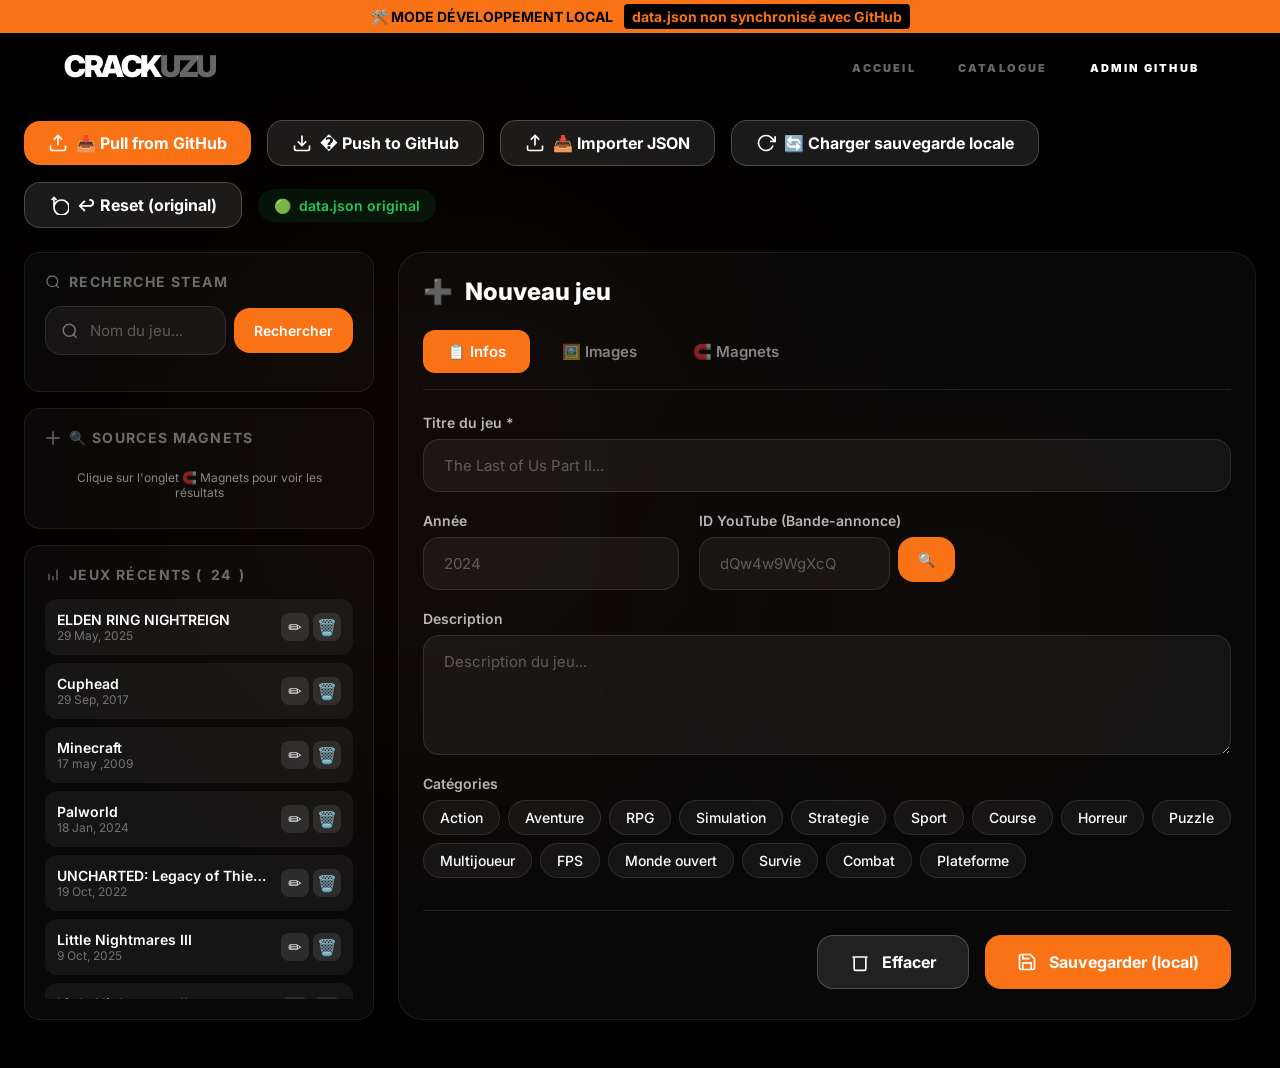
==== admin.html @ 5fe6ea0d "Update admin.html" ====
<!DOCTYPE html>
<html lang="fr">
<head>
  <meta charset="UTF-8" />
  <meta name="viewport" content="width=device-width, initial-scale=1.0" />
  <title>CRACKUZU - Admin GitHub</title>
  <link rel="preconnect" href="https://fonts.googleapis.com">
  <link rel="preconnect" href="https://fonts.gstatic.com" crossorigin>
  <link href="https://fonts.googleapis.com/css2?family=Inter:wght@300;400;500;600;700;800;900&display=swap" rel="stylesheet">
  <style>
    *,:before,:after{box-sizing:border-box;margin:0;padding:0}
    html{scroll-behavior:smooth}
    body{font-family:Inter,system-ui,-apple-system,sans-serif;background:#000;color:#fff;overflow-x:hidden;-webkit-font-smoothing:antialiased}
    a{color:inherit;text-decoration:none}
    button{font:inherit;border:0;background:none;color:inherit;cursor:pointer}
    img,svg{display:block;max-width:100%}
    textarea,input,select{font:inherit;color:inherit}

    ::-webkit-scrollbar{width:6px;height:6px}
    ::-webkit-scrollbar-track{background:transparent}
    ::-webkit-scrollbar-thumb{background:#f97316;border-radius:3px}

    /* ─── DEV MODE BANNER ─── */
    .dev-banner{position:fixed;top:0;left:0;right:0;z-index:200;background:#f97316;color:#000;padding:.5rem 1rem;text-align:center;font-weight:700;font-size:.875rem}
    .dev-banner span{background:#000;color:#f97316;padding:.25rem .5rem;border-radius:.25rem;margin-left:.5rem}

    /* ─── HEADER ─── */
    .header{position:fixed;top:32px;left:0;right:0;z-index:100;transition:all .5s;background:linear-gradient(to bottom,rgba(0,0,0,.6),rgba(0,0,0,.1),transparent)}
    .header.scrolled{background:rgba(0,0,0,.4);backdrop-filter:blur(20px);border-bottom:1px solid rgba(255,255,255,.05)}
    
    .nav{max-width:2000px;margin:0 auto}
    .nav-inner{display:flex;align-items:center;justify-content:space-between;padding:0 1.5rem;height:68px}
    @media(min-width:768px){.nav-inner{padding:0 2.5rem}}
    @media(min-width:1024px){.nav-inner{padding:0 4rem}}
    .logo-link{display:flex;align-items:center;gap:.75rem;flex-shrink:0}
    .logo-text{font-size:1.875rem;font-weight:900;letter-spacing:-.08em;line-height:1;user-select:none;text-transform:uppercase}
    .logo-dim{color:rgba(255,255,255,.4)}
    .nav-links{display:none}
    @media(min-width:1024px){.nav-links{display:flex;align-items:center}}
    .nav-links ul{display:flex;align-items:center;gap:.5rem;list-style:none}
    .nav-a{padding:.5rem 1rem;font-size:11px;font-weight:900;text-transform:uppercase;letter-spacing:.2em;border-radius:9999px;transition:all .3s;border:1px solid transparent;color:rgba(255,255,255,.4);text-decoration:none}
    .nav-a:hover{color:rgba(255,255,255,.8);background:rgba(255,255,255,.05)}
    .nav-a.active{color:#fff}
    .nav-right{display:flex;align-items:center;gap:.75rem}

    /* ─── LAYOUT ─── */
    .page{min-height:100vh;background:#000;padding-top:120px;padding-bottom:3rem;position:relative;overflow-x:hidden}
    .glow{position:fixed;top:20%;left:10%;width:600px;height:600px;border-radius:9999px;background:rgba(249,115,22,.05);filter:blur(150px);pointer-events:none;z-index:0}
    .glow2{position:fixed;bottom:10%;right:10%;width:400px;height:400px;border-radius:9999px;background:rgba(249,115,22,.03);filter:blur(120px);pointer-events:none;z-index:0}
    .wrap{position:relative;z-index:1;max-width:1400px;margin:0 auto;padding:0 1.5rem}

    /* ─── EXPORT BAR ─── */
    .export-bar{display:flex;gap:1rem;margin-bottom:1.5rem;flex-wrap:wrap;align-items:center}
    .export-btn{padding:.75rem 1.5rem;border-radius:1rem;font-weight:700;transition:all .3s;display:flex;align-items:center;gap:.5rem}
    .export-btn.primary{background:#f97316;color:#fff}
    .export-btn.primary:hover{background:#ea580c}
    .export-btn.secondary{background:rgba(255,255,255,.1);color:#fff;border:1px solid rgba(255,255,255,.2)}
    .export-btn.secondary:hover{background:rgba(255,255,255,.15)}
    .status-badge{padding:.5rem 1rem;border-radius:9999px;background:rgba(34,197,94,.1);color:#22c55e;font-size:.875rem;font-weight:600;display:flex;align-items:center;gap:.5rem}
    .status-badge.modified{background:rgba(249,115,22,.1);color:#f97316}

    /* ─── MAIN GRID ─── */
    .main-grid{display:grid;grid-template-columns:350px 1fr;gap:1.5rem}
    @media(max-width:1024px){.main-grid{grid-template-columns:1fr}}

    /* ─── LEFT PANEL ─── */
    .left-panel{display:flex;flex-direction:column;gap:1rem}
    .panel-card{padding:1.25rem;border-radius:1rem;background:rgba(255,255,255,.03);border:1px solid rgba(255,255,255,.08)}
    .panel-title{font-size:.875rem;font-weight:700;text-transform:uppercase;letter-spacing:.1em;color:rgba(255,255,255,.4);margin-bottom:1rem;display:flex;align-items:center;gap:.5rem}

    /* ─── GAME SEARCH ─── */
    .search-box{display:flex;gap:.5rem;margin-bottom:1rem;position:relative;align-items:center}
    .search-input{width:100%;padding:.875rem 1rem .875rem 2.75rem;border-radius:1rem;background:rgba(255,255,255,.05);border:1px solid rgba(255,255,255,.1);color:#fff;font-size:.9375rem;transition:all .3s}
    .search-input:focus{outline:none;border-color:#f97316;background:rgba(255,255,255,.08)}
    .search-input::placeholder{color:rgba(255,255,255,.3)}
    .search-icon{position:absolute;left:1rem;top:50%;transform:translateY(-50%);color:rgba(255,255,255,.4);pointer-events:none}
    .search-btn{padding:.875rem 1.25rem;border-radius:1rem;background:#f97316;color:#fff;font-size:.875rem;font-weight:600;border:none;cursor:pointer;transition:all .3s;white-space:nowrap;height:fit-content}
    .search-btn:hover{background:#ea580c}
    .search-results{max-height:300px;overflow-y:auto}
    .search-item{padding:.875rem;border-radius:.75rem;display:flex;align-items:center;gap:.875rem;cursor:pointer;transition:all .2s;border:1px solid transparent}
    .search-item:hover{background:rgba(255,255,255,.05);border-color:rgba(255,255,255,.1)}
    .search-img{width:48px;height:48px;border-radius:.5rem;object-fit:cover;background:rgba(255,255,255,.1)}
    .search-info{flex:1;min-width:0}
    .search-name{font-size:.9375rem;font-weight:600;white-space:nowrap;overflow:hidden;text-overflow:ellipsis}
    .search-meta{font-size:.75rem;color:rgba(255,255,255,.4);margin-top:.25rem}

    /* ─── MAGNET SOURCES ─── */
    .source-list{display:flex;flex-direction:column;gap:.5rem}
    .source-item{display:flex;align-items:center;gap:.75rem;padding:.75rem;border-radius:.75rem;background:rgba(255,255,255,.03);border:1px solid rgba(255,255,255,.08);cursor:pointer;transition:all .2s}
    .source-item:hover{background:rgba(255,255,255,.06);border-color:rgba(255,255,255,.15)}
    .source-item.active{border-color:#f97316;background:rgba(249,115,22,.1)}
    .source-dot{width:10px;height:10px;border-radius:50%;background:#22c55e}
    .source-dot.offline{background:#ef4444}
    .source-name{font-size:.875rem;font-weight:600}

    /* ─── RECENT GAMES ─── */
    .recent-list{display:flex;flex-direction:column;gap:.5rem;max-height:400px;overflow-y:auto}
    .recent-item{display:flex;align-items:center;gap:.75rem;padding:.75rem;border-radius:.75rem;background:rgba(255,255,255,.05);cursor:pointer;transition:all .2s}
    .recent-item:hover{background:rgba(249,115,22,.1)}
    .recent-img{width:40px;height:60px;border-radius:.5rem;object-fit:cover;background:#333}
    .recent-info{flex:1;min-width:0}
    .recent-title{font-size:.875rem;font-weight:600;white-space:nowrap;overflow:hidden;text-overflow:ellipsis}
    .recent-year{font-size:.75rem;color:rgba(255,255,255,.4)}
    .recent-actions{display:flex;gap:.25rem}
    .recent-btn{width:28px;height:28px;border-radius:.5rem;border:none;background:rgba(255,255,255,.1);color:#fff;cursor:pointer;display:flex;align-items:center;justify-content:center;transition:all .2s}
    .recent-btn:hover{background:#f97316}
    .recent-btn.delete:hover{background:#ef4444}

    /* ─── FORM ─── */
    .right-panel{background:rgba(255,255,255,.03);border:1px solid rgba(255,255,255,.08);border-radius:1.5rem;padding:1.5rem}
    .form-title{font-size:1.5rem;font-weight:800;margin-bottom:1.5rem;display:flex;align-items:center;gap:.75rem}
    .form-grid{display:grid;grid-template-columns:repeat(auto-fit,minmax(250px,1fr));gap:1.25rem;margin-bottom:1.5rem}
    .form-group{display:flex;flex-direction:column;gap:.5rem}
    .form-group.full-width{grid-column:1/-1}
    .form-label{font-size:.875rem;font-weight:600;color:rgba(255,255,255,.7)}
    .form-input{width:100%;padding:1rem 1.25rem;border-radius:1rem;background:rgba(255,255,255,.05);border:1px solid rgba(255,255,255,.1);color:#fff;font-size:.9375rem;transition:all .3s}
    .form-input:focus{outline:none;border-color:#f97316;background:rgba(255,255,255,.08)}
    .form-input::placeholder{color:rgba(255,255,255,.3)}
    textarea.form-input{min-height:120px;resize:vertical;font-family:inherit}

    /* ─── CATEGORIES ─── */
    .category-grid{display:flex;flex-wrap:wrap;gap:.5rem}
    .category-chip{padding:.5rem 1rem;border-radius:9999px;background:rgba(255,255,255,.05);border:1px solid rgba(255,255,255,.1);cursor:pointer;transition:all .2s;font-size:.875rem;font-weight:500}
    .category-chip:hover{background:rgba(255,255,255,.1)}
    .category-chip.active{background:#f97316;border-color:#f97316;color:#fff}

    /* ─── IMAGE GALLERY ─── */
    .gallery-section{margin-bottom:1.5rem}
    .gallery-title{font-size:1rem;font-weight:700;margin-bottom:.75rem;color:rgba(255,255,255,.8)}
    .gallery-grid{display:grid;grid-template-columns:repeat(auto-fill,minmax(120px,1fr));gap:.75rem}
    .img-item{position:relative;aspect-ratio:3/4;border-radius:.75rem;overflow:hidden;cursor:pointer;border:2px solid transparent;transition:all .2s;background:rgba(255,255,255,.05)}
    .img-item:hover{border-color:rgba(255,255,255,.3)}
    .img-item.selected{border-color:#f97316}
    .img-item img{width:100%;height:100%;object-fit:cover}
    .img-check{position:absolute;top:.5rem;right:.5rem;width:24px;height:24px;border-radius:50%;background:#f97316;display:flex;align-items:center;justify-content:center;opacity:0;transition:all .2s}
    .img-item.selected .img-check{opacity:1}

    /* ─── BANNER GALLERY ─── */
    .banner-grid{display:grid;grid-template-columns:repeat(auto-fill,minmax(200px,1fr));gap:.75rem}
    .banner-item{position:relative;aspect-ratio:16/9;border-radius:.75rem;overflow:hidden;cursor:pointer;border:2px solid transparent;transition:all .2s;background:rgba(255,255,255,.05)}
    .banner-item:hover{border-color:rgba(255,255,255,.3)}
    .banner-item.selected{border-color:#f97316}
    .banner-item img{width:100%;height:100%;object-fit:cover}

    /* ─── MAGNETS ─── */
    .magnet-list{display:flex;flex-direction:column;gap:.75rem}
    .magnet-item{display:flex;flex-direction:column;gap:.75rem;padding:1rem;border-radius:1rem;background:rgba(255,255,255,.05);border:1px solid rgba(255,255,255,.1)}
    .magnet-row{display:flex;gap:.75rem;align-items:center}
    .magnet-input{flex:1;padding:.75rem 1rem;border-radius:.75rem;background:rgba(255,255,255,.05);border:1px solid rgba(255,255,255,.1);color:#fff;font-size:.875rem}
    .magnet-input:focus{outline:none;border-color:#f97316}
    .magnet-btn{padding:.75rem 1rem;border-radius:.75rem;background:rgba(255,255,255,.1);color:#fff;border:none;cursor:pointer;transition:all .2s;font-weight:600}
    .magnet-btn:hover{background:#f97316}
    .magnet-select{padding:.75rem 1rem;border-radius:.75rem;background:rgba(255,255,255,.05);border:1px solid rgba(255,255,255,.1);color:#fff;font-size:.875rem;cursor:pointer}
    .magnet-select:focus{outline:none;border-color:#f97316}

    /* ─── UPLOAD ─── */
    .upload-zone{border:2px dashed rgba(255,255,255,.2);border-radius:1rem;padding:2rem;text-align:center;cursor:pointer;transition:all .3s}
    .upload-zone:hover{border-color:#f97316;background:rgba(249,115,22,.05)}
    .upload-zone.pasting{border-color:#22c55e;background:rgba(34,197,94,.1)}
    .upload-icon{width:48px;height:48px;margin:0 auto 1rem;color:rgba(255,255,255,.4)}
    .upload-text{color:rgba(255,255,255,.6);font-size:.9375rem}
    .upload-text span{color:#f97316;font-weight:600}
    .upload-preview{display:none;margin-top:1rem}
    .upload-preview img{max-width:200px;max-height:150px;border-radius:.75rem;margin:0 auto}
    .upload-actions{display:flex;gap:.5rem;justify-content:center;margin-top:1rem}

    /* ─── TABS ─── */
    .tabs{display:flex;gap:.5rem;margin-bottom:1.5rem;border-bottom:1px solid rgba(255,255,255,.1);padding-bottom:1rem}
    .tab{padding:.75rem 1.5rem;border-radius:.75rem;font-size:.9375rem;font-weight:600;cursor:pointer;transition:all .2s;border:none;background:transparent;color:rgba(255,255,255,.5)}
    .tab:hover{color:rgba(255,255,255,.8);background:rgba(255,255,255,.05)}
    .tab.active{color:#fff;background:#f97316}

    /* ─── ACTION BAR ─── */
    .action-bar{display:flex;gap:1rem;justify-content:flex-end;margin-top:2rem;padding-top:1.5rem;border-top:1px solid rgba(255,255,255,.1)}
    .action-btn{padding:1rem 2rem;border-radius:1rem;font-size:1rem;font-weight:700;transition:all .3s;display:flex;align-items:center;gap:.75rem}
    .btn-save{background:#f97316;color:#fff}
    .btn-save:hover{background:#ea580c}
    .btn-clear{background:rgba(255,255,255,.1);color:#fff;border:1px solid rgba(255,255,255,.2)}
    .btn-clear:hover{background:rgba(255,255,255,.15)}
    .btn-delete{background:rgba(239,68,68,.1);color:#ef4444;border:1px solid rgba(239,68,68,.2)}
    .btn-delete:hover{background:rgba(239,68,68,.2)}

    /* ─── TOAST ─── */
    .toast{position:fixed;bottom:2rem;right:2rem;padding:1rem 1.5rem;border-radius:1rem;background:rgba(255,255,255,.1);backdrop-filter:blur(20px);border:1px solid rgba(255,255,255,.2);display:flex;align-items:center;gap:.75rem;transform:translateX(400px);transition:all .3s;z-index:1000}
    .toast.show{transform:translateX(0)}
    .toast.success{background:rgba(34,197,94,.1);border-color:rgba(34,197,94,.3);color:#22c55e}
    .toast.error{background:rgba(239,68,68,.1);border-color:rgba(239,68,68,.3);color:#ef4444}

    /* ─── YOUTUBE MODAL ─── */
    .yt-modal{position:fixed;inset:0;z-index:1000;background:rgba(0,0,0,.9);display:none;align-items:center;justify-content:center;padding:2rem}
    .yt-modal.show{display:flex}
    .yt-content{width:100%;max-width:800px;max-height:90vh;overflow-y:auto;background:rgba(255,255,255,.05);backdrop-filter:blur(20px);border:1px solid rgba(255,255,255,.1);border-radius:1.5rem;padding:1.5rem}
    .yt-header{display:flex;justify-content:space-between;align-items:center;margin-bottom:1.5rem}
    .yt-title{font-size:1.25rem;font-weight:700}
    .yt-close{width:40px;height:40px;border-radius:50%;border:none;background:rgba(255,255,255,.1);color:#fff;cursor:pointer;display:flex;align-items:center;justify-content:center;transition:all .2s}
    .yt-close:hover{background:rgba(239,68,68,.8)}
    .yt-list{display:grid;grid-template-columns:repeat(auto-fill,minmax(250px,1fr));gap:1rem}
    .yt-item{cursor:pointer;border-radius:1rem;overflow:hidden;background:rgba(255,255,255,.05);transition:all .2s}
    .yt-item:hover{background:rgba(255,255,255,.1);transform:translateY(-4px)}
    .yt-thumb{width:100%;aspect-ratio:16/9;object-fit:cover}
    .yt-info{padding:1rem}
    .yt-video-title{font-size:.875rem;font-weight:600;margin-bottom:.25rem;white-space:nowrap;overflow:hidden;text-overflow:ellipsis}
    .yt-channel{font-size:.75rem;color:rgba(255,255,255,.5)}

    /* ─── LOADING ─── */
    .loading{position:fixed;inset:0;background:rgba(0,0,0,.8);display:none;align-items:center;justify-content:center;z-index:1000}
    .loading.show{display:flex}
    .loading-spinner{width:48px;height:48px;border:3px solid rgba(255,255,255,.1);border-top-color:#f97316;border-radius:50%;animation:spin 1s linear infinite}
    @keyframes spin{to{transform:rotate(360deg)}}

    /* ─── SOURCE BUTTONS ─── */
    .source-group{margin-bottom:1rem}
    .source-group-title{font-size:.75rem;font-weight:700;text-transform:uppercase;letter-spacing:.1em;color:rgba(255,255,255,.4);padding:.5rem 1rem;margin-bottom:.5rem;border-bottom:1px solid rgba(255,255,255,.1)}
    .source-result-item{display:flex;align-items:center;gap:1rem;padding:1rem;border-radius:.5rem;background:rgba(255,255,255,.05);cursor:pointer;transition:all .2s;margin-bottom:.5rem;border:1px solid rgba(255,255,255,.1)}
    .source-result-item:hover{background:rgba(249,115,22,.15);border-color:rgba(249,115,22,.3);transform:translateX(4px)}
    .source-result-item .source-icon{width:36px;height:36px;border-radius:.5rem;display:flex;align-items:center;justify-content:center;font-size:1.25rem;flex-shrink:0;background:rgba(255,255,255,.1)}
    .source-result-item .info{flex:1;min-width:0}
    .source-result-item .name{font-size:.9375rem;font-weight:600;white-space:nowrap;overflow:hidden;text-overflow:ellipsis;margin-bottom:.25rem}
    .source-result-item .meta{font-size:.75rem;color:rgba(255,255,255,.5);display:flex;gap:1rem;flex-wrap:wrap}
    .source-result-item .meta span{display:flex;align-items:center;gap:.25rem}
    .source-result-item .size{background:rgba(249,115,22,.2);color:#f97316;padding:.25rem .75rem;border-radius:9999px;font-size:.75rem;font-weight:600;white-space:nowrap}
    .source-result-item .add-btn{width:36px;height:36px;border-radius:.5rem;background:#f97316;color:#fff;border:none;cursor:pointer;display:flex;align-items:center;justify-content:center;font-size:1.25rem;font-weight:700;flex-shrink:0;transition:all .2s}
    .source-result-item .add-btn:hover{background:#ea580c;transform:scale(1.1)}
  </style>
</head>
<body>
  <!-- DEV MODE BANNER -->
  <div class="dev-banner">
    🛠️ MODE DÉVELOPPEMENT LOCAL <span>data.json non synchronisé avec GitHub</span>
  </div>

  <!-- LOADING -->
  <div class="loading" id="loading">
    <div class="loading-spinner"></div>
  </div>

  <!-- YOUTUBE MODAL -->
  <div class="yt-modal" id="ytModal">
    <div class="yt-content">
      <div class="yt-header">
        <div class="yt-title">🎬 Sélectionner une bande-annonce</div>
        <button class="yt-close" onclick="closeYtModal()">✕</button>
      </div>
      <div class="yt-list" id="ytList"></div>
    </div>
  </div>

  <!-- TOAST -->
  <div class="toast" id="toast">
    <svg width="20" height="20" viewBox="0 0 24 24" fill="none" stroke="currentColor" stroke-width="2">
      <polyline points="20,6 9,17 4,12"/>
    </svg>
    <span id="toastMsg">Sauvegardé!</span>
  </div>

  <!-- HEADER -->
  <header class="header" id="header">
    <div class="nav">
      <div class="nav-inner">
        <a href="index.html" class="logo-link">
          <div class="logo-text">CRACK<span class="logo-dim">UZU</span></div>
        </a>
        <nav class="nav-links">
          <ul>
            <li><a href="index.html" class="nav-a">Accueil</a></li>
            <li><a href="Catalogue.html" class="nav-a">Catalogue</a></li>
            <li><a href="admin.html" class="nav-a active">Admin GitHub</a></li>
          </ul>
        </nav>
      </div>
    </div>
  </header>

  <!-- MAIN PAGE -->
  <main class="page" id="mainApp">
    <div class="glow"></div>
    <div class="glow2"></div>
    <div class="wrap">
      
      <!-- EXPORT BAR -->
      <div class="export-bar">
        <button class="export-btn primary" onclick="pullFromGitHub()">
          <svg width="20" height="20" viewBox="0 0 24 24" fill="none" stroke="currentColor" stroke-width="2">
            <path d="M21 15v4a2 2 0 0 1-2 2H5a2 2 0 0 1-2-2v-4"/>
            <polyline points="17,8 12,3 7,8"/>
            <line x1="12" y1="3" x2="12" y2="15"/>
          </svg>
          📥 Pull from GitHub
        </button>
        <button class="export-btn secondary" onclick="pushToGitHub()">
          <svg width="20" height="20" viewBox="0 0 24 24" fill="none" stroke="currentColor" stroke-width="2">
            <path d="M21 15v4a2 2 0 0 1-2 2H5a2 2 0 0 1-2-2v-4"/>
            <polyline points="7,10 12,15 17,10"/>
            <line x1="12" y1="15" x2="12" y2="3"/>
          </svg>
          � Push to GitHub
        </button>
        <input type="file" id="importFile" accept=".json" style="display:none" onchange="importDataJson(this)">
        <button class="export-btn secondary" onclick="document.getElementById('importFile').click()">
          <svg width="20" height="20" viewBox="0 0 24 24" fill="none" stroke="currentColor" stroke-width="2">
            <path d="M21 15v4a2 2 0 0 1-2 2H5a2 2 0 0 1-2-2v-4"/>
            <polyline points="17,8 12,3 7,8"/>
            <line x1="12" y1="3" x2="12" y2="15"/>
          </svg>
          📥 Importer JSON
        </button>
        <button class="export-btn secondary" onclick="loadFromLocalStorage()">
          <svg width="20" height="20" viewBox="0 0 24 24" fill="none" stroke="currentColor" stroke-width="2">
            <polyline points="23,4 23,10 17,10"/>
            <path d="M20.49 15a9 9 0 1 1-2.12-9.36L23 10"/>
          </svg>
          🔄 Charger sauvegarde locale
        </button>
        <button class="export-btn secondary" onclick="resetToOriginal()">
          <svg width="20" height="20" viewBox="0 0 24 24" fill="none" stroke="currentColor" stroke-width="2">
            <polyline points="3,6 6,3 9,6"/>
            <path d="M6 3v12a9 9 0 0 0 9 9 9 9 0 0 0 9-9 9 9 0 0 0-9-9 9 9 0 0 0-9 9"/>
          </svg>
          ↩️ Reset (original)
        </button>
        <div class="status-badge" id="statusBadge">
          <span>🟢</span> data.json original
        </div>
      </div>

      <div class="main-grid">
        <!-- LEFT PANEL -->
        <aside class="left-panel">
          <!-- STEAM SEARCH -->
          <div class="panel-card">
            <div class="panel-title">
              <svg width="16" height="16" viewBox="0 0 24 24" fill="none" stroke="currentColor" stroke-width="2">
                <circle cx="11" cy="11" r="8"/>
                <path d="m21 21-4.35-4.35"/>
              </svg>
              Recherche Steam
            </div>
            <div class="search-box">
              <div style="position:relative;flex:1">
                <svg class="search-icon" width="18" height="18" viewBox="0 0 24 24" fill="none" stroke="currentColor" stroke-width="2">
                  <circle cx="11" cy="11" r="8"/>
                  <path d="m21 21-4.35-4.35"/>
                </svg>
                <input type="text" class="search-input" id="steamSearch" placeholder="Nom du jeu..." onkeydown="if(event.key==='Enter')searchSteam()">
              </div>
              <button class="search-btn" onclick="searchSteam()">Rechercher</button>
            </div>
            <div class="search-results" id="steamResults"></div>
          </div>

          <!-- MAGNET SOURCES (Hydra) -->
          <div class="panel-card">
            <div class="panel-title">
              <svg width="16" height="16" viewBox="0 0 24 24" fill="none" stroke="currentColor" stroke-width="2">
                <path d="M12 2v20M2 12h20"/>
              </svg>
              🔍 Sources Magnets
            </div>
            <div style="font-size:.75rem;color:rgba(255,255,255,.5);text-align:center;padding:.5rem">
              Clique sur l'onglet 🧲 Magnets pour voir les résultats
            </div>
          </div>

          <!-- RECENT GAMES -->
          <div class="panel-card">
            <div class="panel-title">
              <svg width="16" height="16" viewBox="0 0 24 24" fill="none" stroke="currentColor" stroke-width="2">
                <path d="M12 20v-6M6 20V10M18 20V4"/>
              </svg>
              Jeux récents (<span id="gameCount">0</span>)
            </div>
            <div class="recent-list" id="recentGames"></div>
          </div>
        </aside>

        <!-- RIGHT PANEL -->
        <div class="right-panel">
          <div class="form-title">
            <span id="formTitleIcon">➕</span>
            <span id="formTitleText">Nouveau jeu</span>
          </div>

          <!-- TABS -->
          <div class="tabs">
            <button class="tab active" onclick="switchTab('infos')" id="tab-btn-infos">📋 Infos</button>
            <button class="tab" onclick="switchTab('images')" id="tab-btn-images">🖼️ Images</button>
            <button class="tab" onclick="switchTab('magnets')" id="tab-btn-magnets">🧲 Magnets</button>
          </div>

          <!-- TAB: INFOS -->
          <div id="tab-infos">
            <div class="form-grid">
              <div class="form-group full-width">
                <label class="form-label">Titre du jeu *</label>
                <input type="text" class="form-input" id="f-title" placeholder="The Last of Us Part II...">
              </div>
              <div class="form-group">
                <label class="form-label">Année</label>
                <input type="text" class="form-input" id="f-year" placeholder="2024">
              </div>
              <div class="form-group">
                <label class="form-label">ID YouTube (Bande-annonce)</label>
                <div style="display:flex;gap:.5rem">
                  <input type="text" class="form-input" id="f-ytb" placeholder="dQw4w9WgXcQ" style="flex:1">
                  <button class="search-btn" onclick="openYtModal()" title="Rechercher sur YouTube">🔍</button>
                </div>
              </div>
              <div class="form-group full-width">
                <label class="form-label">Description</label>
                <textarea class="form-input" id="f-desc" placeholder="Description du jeu..."></textarea>
              </div>
              <div class="form-group full-width">
                <label class="form-label">Catégories</label>
                <div class="category-grid" id="categoryGrid"></div>
              </div>
            </div>
          </div>

          <!-- TAB: IMAGES -->
          <div id="tab-images" style="display:none">
            <!-- Portrait Gallery -->
            <div class="gallery-section">
              <div class="gallery-title">🎴 Portrait (600x900)</div>
              <div class="gallery-grid" id="portraitGallery"></div>
            </div>
            
            <!-- Banner Gallery -->
            <div class="gallery-section">
              <div class="gallery-title">🖼️ Bannière (16:9)</div>
              <div class="banner-grid" id="bannerGallery"></div>
            </div>

            <!-- Upload -->
            <div class="gallery-section">
              <div class="gallery-title">☁️ Upload Cloudinary</div>
              <div class="upload-zone" id="uploadZone" onclick="document.getElementById('fileInput').click()">
                <div class="upload-icon">
                  <svg width="48" height="48" viewBox="0 0 24 24" fill="none" stroke="currentColor" stroke-width="1.5">
                    <path d="M21 15v4a2 2 0 0 1-2 2H5a2 2 0 0 1-2-2v-4"/>
                    <polyline points="17,8 12,3 7,8"/>
                    <line x1="12" y1="3" x2="12" y2="15"/>
                  </svg>
                </div>
                <div class="upload-text">
                  <span>Clique pour upload</span> ou glisse-dépose<br>
                  <small style="color:rgba(255,255,255,.4)">Tu peux aussi coller une image (Ctrl+V)</small>
                </div>
                <input type="file" id="fileInput" accept="image/*" style="display:none" onchange="handleImageUpload(this)">
                <div class="upload-preview" id="uploadPreview">
                  <img id="uploadPreviewImg" src="" alt="">
                  <div class="upload-actions">
                    <button class="magnet-btn" onclick="useAsPortrait();event.stopPropagation()">Utiliser comme Portrait</button>
                    <button class="magnet-btn" onclick="useAsBanner();event.stopPropagation()">Utiliser comme Bannière</button>
                  </div>
                </div>
              </div>
            </div>

            <!-- Manual URLs -->
            <div class="gallery-section">
              <div class="gallery-title">🔗 URLs manuelles</div>
              <div class="form-grid">
                <div class="form-group">
                  <label class="form-label">URL Portrait</label>
                  <input type="text" class="form-input" id="f-portrait" placeholder="https://..." onchange="state.selectedPortrait=this.value">
                </div>
                <div class="form-group">
                  <label class="form-label">URL Bannière</label>
                  <input type="text" class="form-input" id="f-banner" placeholder="https://..." onchange="state.selectedBanner=this.value">
                </div>
              </div>
            </div>
          </div>

          <!-- TAB: MAGNETS -->
          <div id="tab-magnets" style="display:none">
            <!-- Source Results -->
            <div id="sourceResults" style="max-height:400px;overflow-y:auto;margin-bottom:1.5rem;display:none"></div>
            <div id="sourceStatus" style="margin-bottom:1rem;font-size:.75rem;color:rgba(255,255,255,.4);text-align:center"></div>
            
            <!-- Search Button -->
            <button class="search-btn" onclick="searchAllSources()" style="width:100%;margin-bottom:1.5rem" id="btn-search-all">
              🔍 Chercher dans toutes les sources
            </button>
            
            <div class="magnet-list" id="magnetList"></div>
            
            <!-- Upload .torrent to Catbox -->
            <div style="margin:1rem 0;padding:1rem;border:1px dashed var(--w20);border-radius:.5rem;background:var(--w5)">
              <div style="font-size:.8rem;font-weight:600;color:var(--w60);margin-bottom:.5rem;text-transform:uppercase;letter-spacing:.1em">
                📤 Upload .torrent (Catbox.me)
              </div>
              <div style="display:flex;gap:.5rem;align-items:center">
                <input type="file" id="torrentFile" accept=".torrent" style="display:none" onchange="uploadTorrentWithProxy(this)">
                <button class="magnet-btn" onclick="document.getElementById('torrentFile').click()" style="background:var(--accent);color:#000;font-weight:600">
                  📁 Choisir fichier .torrent
                </button>
                <span id="torrentUploadStatus" style="font-size:.8rem;color:var(--w40)"></span>
              </div>
              <div style="font-size:.7rem;color:var(--w40);margin-top:.5rem">
                Essaie Litterbox (CORS activé) puis Catbox via proxy
              </div>
            </div>
            
            <div id="manualMagnetInput">
              <div class="magnet-item">
                <div class="magnet-row">
                  <input type="text" class="magnet-input" id="m-url" placeholder="magnet:?xt=urn:btih:... ou https://..." style="font-family:monospace;font-size:.85rem">
                </div>
                <div class="magnet-row">
                  <input type="text" class="magnet-input" id="m-name" placeholder="Source (ex: FitGirl, DODI, 1337x...)" style="flex:2">
                  <input type="text" class="magnet-input" id="m-size" placeholder="Taille (ex: 15.2 GB)" style="flex:1">
                  <select class="magnet-select" id="m-type">
                    <option value="magnet">🧲 Magnet</option>
                    <option value="direct">⬇️ Direct</option>
                    <option value="torrent">📄 .torrent</option>
                  </select>
                  <button class="magnet-btn" onclick="addManualMagnet()">➕ Ajouter</button>
                </div>
              </div>
            </div>
          </div>

          <!-- ACTION BAR -->
          <div class="action-bar">
            <button class="action-btn btn-clear" onclick="clearForm()">
              <svg width="20" height="20" viewBox="0 0 24 24" fill="none" stroke="currentColor" stroke-width="2">
                <path d="M3 6h18M19 6v14c0 1-1 2-2 2H7c-1 0-2-1-2-2V6"/>
              </svg>
              Effacer
            </button>
            <button class="action-btn btn-delete" id="deleteBtn" onclick="deleteCurrentGame()" style="display:none">
              <svg width="20" height="20" viewBox="0 0 24 24" fill="none" stroke="currentColor" stroke-width="2">
                <path d="M3 6h18M19 6v14c0 1-1 2-2 2H7c-1 0-2-1-2-2V6"/>
              </svg>
              Supprimer
            </button>
            <button class="action-btn btn-save" onclick="saveGame()">
              <svg width="20" height="20" viewBox="0 0 24 24" fill="none" stroke="currentColor" stroke-width="2">
                <path d="M19 21H5a2 2 0 0 1-2-2V5a2 2 0 0 1 2-2h11l5 5v11a2 2 0 0 1-2 2z"/>
                <path d="M17 21v-8H7v8"/>
                <path d="M7 3v5h8"/>
              </svg>
              Sauvegarder (local)
            </button>
          </div>
        </div>
      </div>
    </div>
  </main>

  <script>
    // ═══════════════════════════════════════════════════════════
    // STATE & CONFIG
    // ═══════════════════════════════════════════════════════════
    const state = {
      games: [],
      selectedCategories: new Set(),
      selectedMagnets: [],
      selectedPortrait: '',
      selectedBanner: '',
      steamData: {},
      editingIndex: -1,
      uploadedImageUrl: '',
      isModified: false
    };

    const CONFIG = {
      REPO: 'ton-user/ton-repo', // Remplace par ton repo GitHub
      BRANCH: 'main',
      GITHUB_TOKEN: localStorage.getItem('github_token') || '',
      CATEGORIES: ['Action','Aventure','RPG','Simulation','Strategie','Sport','Course','Horreur','Puzzle','Multijoueur','FPS','Monde ouvert','Survie','Combat','Plateforme'],
      CLOUDINARY_CLOUD: 'dijopwaix',
      CLOUDINARY_PRESET: 'kmorlkcl',
      SOURCES: {
        onlinefix: {
          name: 'Online-Fix',
          url: 'https://raw.githubusercontent.com/ArnamentGames/HydraLinks/main/onlinefix.json',
          icon: '🌐'
        },
        fitgirl: {
          name: 'FitGirl',
          url: 'https://raw.githubusercontent.com/ArnamentGames/HydraLinks/main/fitgirl.json',
          icon: '💪'
        },
        dodi: {
          name: 'DODI',
          url: 'https://raw.githubusercontent.com/ArnamentGames/HydraLinks/main/dodi.json',
          icon: '⚡'
        },
        steamrip: {
          name: 'SteamRip',
          url: 'https://raw.githubusercontent.com/ArnamentGames/HydraLinks/main/steamrip.json',
          icon: '🎮'
        }
      }
    };

    let editingGameIndex = -1;

    // ═══════════════════════════════════════════════════════════
    // INIT
    // ═══════════════════════════════════════════════════════════
    document.addEventListener('DOMContentLoaded', () => {
      loadGames();
      renderCategories();
      setupPasteListener();
    });

    // ═══════════════════════════════════════════════════════════
    // DATA LOADING (LOCAL MODE)
    // ═══════════════════════════════════════════════════════════
    async function loadGames() {
      try {
        // First try to load from localStorage (saved work)
        const localData = localStorage.getItem('crackuzu_games');
        if (localData) {
          state.games = JSON.parse(localData);
          showToast('Données chargées depuis la sauvegarde locale', 'success');
          state.isModified = true;
          updateStatusBadge();
        } else {
          // Otherwise load from data.json file
          const res = await fetch('data.json');
          if (res.ok) {
            state.games = await res.json();
          } else {
            state.games = [];
          }
        }
        displayRecentGames();
      } catch (e) {
        console.error('Error loading games:', e);
        state.games = [];
        showToast('Erreur lors du chargement des jeux', 'error');
      }
    }

    function loadFromLocalStorage() {
      const localData = localStorage.getItem('crackuzu_games');
      if (localData) {
        state.games = JSON.parse(localData);
        displayRecentGames();
        showToast('Sauvegarde locale chargée !', 'success');
        state.isModified = true;
        updateStatusBadge();
      } else {
        showToast('Aucune sauvegarde locale trouvée', 'error');
      }
    }

    async function resetToOriginal() {
      if (!confirm('⚠️ Cela va remplacer toutes les modifications locales par le data.json original. Continuer ?')) return;
      
      try {
        const res = await fetch('data.json');
        if (res.ok) {
          state.games = await res.json();
          localStorage.removeItem('crackuzu_games');
          displayRecentGames();
          clearForm();
          state.isModified = false;
          updateStatusBadge();
          showToast('Data.json original restauré', 'success');
        }
      } catch (e) {
        showToast('Erreur lors du reset', 'error');
      }
    }

    function updateStatusBadge() {
      const badge = document.getElementById('statusBadge');
      if (state.isModified) {
        badge.className = 'status-badge modified';
        badge.innerHTML = '<span>🟠</span> Modifications non sauvegardées sur GitHub';
      } else {
        badge.className = 'status-badge';
        badge.innerHTML = '<span>🟢</span> data.json original';
      }
    }

    // ═══════════════════════════════════════════════════════════
    // SAVE (LOCAL MODE)
    // ═══════════════════════════════════════════════════════════
    async function saveGame() {
      const title = cleanText(document.getElementById('f-title').value.trim());
      if (!title) {
        showToast('Le titre est requis', 'error');
        return;
      }

      const game = {
        title,
        year: document.getElementById('f-year').value.trim(),
        description: cleanText(document.getElementById('f-desc').value.trim()),
        categories: Array.from(state.selectedCategories),
        portrait_url: state.selectedPortrait,
        banner_url: state.selectedBanner,
        ytb_id: extractYoutubeId(document.getElementById('f-ytb').value.trim()),
        magnets: state.selectedMagnets.map(m => ({
          url: m.url,
          size: m.size,
          source: m.source || 'manual',
          name: m.name || '',
          type: m.type || 'magnet'
        })),
        added_by: 'admin-local',
        added_at: new Date().toISOString()
      };

      if (editingGameIndex >= 0 && editingGameIndex < state.games.length) {
        state.games[editingGameIndex] = game;
      } else {
        const exists = state.games.find(g => g.title?.toLowerCase() === title.toLowerCase());
        if (exists) {
          if (!confirm('Un jeu avec ce titre existe déjà. Remplacer ?')) return;
          const idx = state.games.indexOf(exists);
          state.games[idx] = game;
        } else {
          state.games.push(game);
        }
      }

      // Save to localStorage
      localStorage.setItem('crackuzu_games', JSON.stringify(state.games));
      state.isModified = true;
      updateStatusBadge();
      
      showToast('Jeu sauvegardé localement ! N\'oublie pas d\'exporter data.json', 'success');
      displayRecentGames();
    }

    function exportDataJson() {
      const dataStr = localStorage.getItem('crackuzu_games') || '[]';
      const blob = new Blob([dataStr], { type: 'application/json' });
      const url = URL.createObjectURL(blob);
      const a = document.createElement('a');
      a.href = url;
      a.download = 'data.json';
      a.click();
      URL.revokeObjectURL(url);
      showToast('data.json téléchargé !', 'success');
    }

    async function importDataJson(input) {
      const file = input.files[0];
      if (!file) return;
      
      try {
        const text = await file.text();
        const games = JSON.parse(text);
        
        if (!Array.isArray(games)) {
          throw new Error('Format invalide : attendu un tableau de jeux');
        }
        
        // Sauvegarder dans localStorage
        localStorage.setItem('crackuzu_games', JSON.stringify(games));
        
        // Mettre à jour l'interface
        await loadGames();
        renderGallery();
        updateStatusBadge();
        
        showToast(`${games.length} jeux importés avec succès !`, 'success');
        input.value = '';
      } catch (err) {
        console.error('Import error:', err);
        showToast('Erreur import : ' + err.message, 'error');
        input.value = '';
      }
    }

    function deleteCurrentGame() {
      if (editingGameIndex < 0 || editingGameIndex >= state.games.length) return;
      
      if (!confirm('Supprimer ce jeu définitivement ?')) return;
      
      state.games.splice(editingGameIndex, 1);
      localStorage.setItem('crackuzu_games', JSON.stringify(state.games));
      state.isModified = true;
      updateStatusBadge();
      
      showToast('Jeu supprimé', 'success');
      displayRecentGames();
      clearForm();
    }

    // ═══════════════════════════════════════════════════════════
    // GITHUB SYNC FUNCTIONS
    // ═══════════════════════════════════════════════════════════
    
    async function pullFromGitHub() {
      const token = prompt('Entre ton GitHub Personal Access Token:');
      if (!token) return;
      
      localStorage.setItem('github_token', token);
      CONFIG.GITHUB_TOKEN = token;
      
      showToast('Récupération depuis GitHub...', 'success');
      
      try {
        const res = await fetch(`https://api.github.com/repos/${CONFIG.REPO}/contents/data.json?ref=${CONFIG.BRANCH}`, {
          headers: { 'Authorization': `token ${token}`, 'Accept': 'application/vnd.github.v3+json' }
        });
        
        if (!res.ok) throw new Error(`GitHub API: ${res.status}`);
        
        const data = await res.json();
        const content = atob(data.content.replace(/\s/g, ''));
        const games = JSON.parse(content);
        
        localStorage.setItem('crackuzu_games', JSON.stringify(games));
        state.games = games;
        displayRecentGames();
        
        showToast(`${games.length} jeux récupérés depuis GitHub !`, 'success');
        updateStatusBadge();
      } catch (e) {
        console.error('Pull error:', e);
        showToast('Erreur Pull: ' + e.message, 'error');
      }
    }
    
    async function pushToGitHub() {
      const token = CONFIG.GITHUB_TOKEN || prompt('Entre ton GitHub Personal Access Token:');
      if (!token) return;
      
      if (!CONFIG.GITHUB_TOKEN) {
        localStorage.setItem('github_token', token);
        CONFIG.GITHUB_TOKEN = token;
      }
      
      const games = state.games;
      if (!games || games.length === 0) {
        showToast('Aucun jeu à pousser', 'error');
        return;
      }
      
      showToast('Envoi vers GitHub...', 'success');
      
      try {
        // Get current file SHA
        const getRes = await fetch(`https://api.github.com/repos/${CONFIG.REPO}/contents/data.json?ref=${CONFIG.BRANCH}`, {
          headers: { 'Authorization': `token ${token}` }
        });
        
        let sha = '';
        if (getRes.ok) {
          const fileData = await getRes.json();
          sha = fileData.sha;
        }
        
        // Prepare content
        const content = btoa(unescape(encodeURIComponent(JSON.stringify(games, null, 2))));
        
        // Commit to GitHub
        const putRes = await fetch(`https://api.github.com/repos/${CONFIG.REPO}/contents/data.json`, {
          method: 'PUT',
          headers: { 
            'Authorization': `token ${token}`,
            'Content-Type': 'application/json'
          },
          body: JSON.stringify({
            message: `Update data.json - ${games.length} games`,
            content: content,
            branch: CONFIG.BRANCH,
            sha: sha || undefined
          })
        });
        
        if (!putRes.ok) throw new Error(`GitHub PUT: ${putRes.status}`);
        
        showToast(`${games.length} jeux poussés vers GitHub !`, 'success');
        state.isModified = false;
        updateStatusBadge();
      } catch (e) {
        console.error('Push error:', e);
        showToast('Erreur Push: ' + e.message, 'error');
      }
    }

    // ═══════════════════════════════════════════════════════════
    // CLEAN TEXT
    // ═══════════════════════════════════════════════════════════
    function cleanText(text) {
      if (!text) return '';
      
      text = text
        .replace(/Ã¢ÂÂ¢/g, '')
        .replace(/Ã¢âÂ¢/g, '')
        .replace(/Ã¢ÂÂ¢/g, '')
        .replace(/ÃÂ©/g, 'e')
        .replace(/Ã©/g, 'e')
        .replace(/Ã¨/g, 'e')
        .replace(/Ãª/g, 'e')
        .replace(/Ã /g, 'a')
        .replace(/Ã¢/g, 'a')
        .replace(/Ã®/g, 'i')
        .replace(/Ã¯/g, 'i')
        .replace(/Ã´/g, 'o')
        .replace(/Ã»/g, 'u')
        .replace(/Ã¹/g, 'u')
        .replace(/Ã§/g, 'c')
        .replace(/Ã±/g, 'n')
        .replace(/Ã[\s\S]?/g, '')
        .replace(/[\u00C2\u00C3\u00C4\u00C5]/g, '')
        .replace(/[\u0080-\u009F]/g, '');
      
      return text
        .replace(/[\u2122\u00AE]/g, '')
        .replace(/[\u2018\u2019]/g, "'")
        .replace(/[\u201C\u201D]/g, '"')
        .replace(/[\u2013\u2014]/g, '-')
        .replace(/\u2026/g, '...')
        .replace(/\u00A0/g, ' ')
        .replace(/[\u00C0-\u00C5]/g, 'A')
        .replace(/[\u00E0-\u00E5]/g, 'a')
        .replace(/[\u00C8-\u00CB]/g, 'E')
        .replace(/[\u00E8-\u00EB]/g, 'e')
        .replace(/[\u00CC-\u00CF]/g, 'I')
        .replace(/[\u00EC-\u00EF]/g, 'i')
        .replace(/[\u00D2-\u00D6]/g, 'O')
        .replace(/[\u00F2-\u00F6]/g, 'o')
        .replace(/[\u00D9-\u00DC]/g, 'U')
        .replace(/[\u00F9-\u00FC]/g, 'u')
        .replace(/\u00D1/g, 'N')
        .replace(/\u00F1/g, 'n')
        .replace(/\u00C7/g, 'C')
        .replace(/\u00E7/g, 'c')
        .replace(/[\u00E9\u00E8\u00EA\u00EB]/g, 'e')
        .replace(/[\u00C9\u00C8\u00CA\u00CB]/g, 'E')
        .trim();
    }

    // ═══════════════════════════════════════════════════════════
    // STEAM SEARCH
    // ═══════════════════════════════════════════════════════════
    let searchTimeout;

    async function searchSteam() {
      const query = document.getElementById('steamSearch').value.trim();
      if (!query) return;

      clearTimeout(searchTimeout);
      searchTimeout = setTimeout(async () => {
        showLoading(true);
        try {
          // Use CORS proxy to access Steam API
          const res = await fetch(`https://api.codetabs.com/v1/proxy?quest=https://steamcommunity.com/actions/SearchApps/${encodeURIComponent(query)}`);
          if (!res.ok) throw new Error('Network error');
          
          const data = await res.json();
          const container = document.getElementById('steamResults');
          
          if (!data || !data.length) {
            container.innerHTML = '<div style="padding:1rem;color:rgba(255,255,255,.5);text-align:center">Aucun résultat</div>';
            return;
          }

          container.innerHTML = data.slice(0, 6).map(game => `
            <div class="search-item" onclick="selectSteamGame(${game.appid})">
              <img class="search-img" src="https://cdn.cloudflare.steamstatic.com/steam/apps/${game.appid}/capsule_sm_120.jpg" alt="" onerror="this.style.display='none'">
              <div class="search-info">
                <div class="search-name">${esc(game.name)}</div>
                <div class="search-meta">AppID: ${game.appid}</div>
              </div>
            </div>
          `).join('');
        } catch (e) {
          console.error('Steam search error:', e);
          showToast('Erreur Steam: ' + e.message, 'error');
        } finally {
          showLoading(false);
        }
      }, 300);
    }

    async function selectSteamGame(appid) {
      showLoading(true);
      try {
        // Use CORS proxy for Steam API
        const res = await fetch(`https://api.codetabs.com/v1/proxy?quest=https://store.steampowered.com/api/appdetails?appids=${appid}&l=french&cc=FR`);
        if (!res.ok) throw new Error('Network error');
        
        const data = await res.json();
        const game = data[appid]?.data;
        
        if (!game) {
          showToast('Impossible de charger les détails', 'error');
          return;
        }

        state.steamData = {
          screenshots: game.screenshots?.map(s => s.path_full) || [],
          background: game.background
        };

        document.getElementById('f-title').value = cleanText(game.name);
        document.getElementById('f-year').value = game.release_date?.date?.split('/').pop() || 
                                                   game.release_date?.date?.split(' ').pop() || '';
        document.getElementById('f-desc').value = cleanText(game.short_description || '');
        
        game.genres?.forEach(g => {
          const cat = CONFIG.CATEGORIES.find(c => c.toLowerCase() === g.description.toLowerCase());
          if (cat) state.selectedCategories.add(cat);
        });
        renderCategories();
        
        updateGalleries(appid);
        searchYouTubeTrailer(game.name);
        
        showToast('Données Steam chargées !', 'success');
      } catch (e) {
        console.error('Steam details error:', e);
        showToast('Erreur lors du chargement: ' + e.message, 'error');
      } finally {
        showLoading(false);
      }
    }

    // ═══════════════════════════════════════════════════════════
    // IMAGE GALLERIES
    // ═══════════════════════════════════════════════════════════
    function updateGalleries(appid) {
      const portraits = [
        `https://cdn.cloudflare.steamstatic.com/steam/apps/${appid}/library_600x900.jpg`,
        `https://cdn.cloudflare.steamstatic.com/steam/apps/${appid}/library_600x900_2x.jpg`,
        `https://cdn.cloudflare.steamstatic.com/steam/apps/${appid}/portrait.png`,
        `https://cdn.cloudflare.steamstatic.com/steam/apps/${appid}/capsule_231x87.jpg`
      ];
      
      document.getElementById('portraitGallery').innerHTML = portraits.map((url, i) => `
        <div class="img-item ${state.selectedPortrait === url ? 'selected' : ''}" onclick="selectPortrait('${url}', this)">
          <img src="${url}" alt="" loading="lazy" onerror="this.style.display='none'">
          <div class="img-check"><svg width="14" height="14" viewBox="0 0 24 24" fill="none" stroke="#fff" stroke-width="3"><polyline points="20 6 9 17 4 12"/></svg></div>
        </div>
      `).join('');

      if (!state.selectedPortrait && portraits[0]) {
        state.selectedPortrait = portraits[0];
      }

      const banners = [
        appid ? `https://cdn.akamai.steamstatic.com/steam/apps/${appid}/library_hero.jpg` : null,
        appid ? `https://cdn.akamai.steamstatic.com/steam/apps/${appid}/library_hero_2x.jpg` : null,
        state.steamData.background,
        ...state.steamData.screenshots.slice(0, 3)
      ].filter(Boolean);

      document.getElementById('bannerGallery').innerHTML = banners.map((url, i) => `
        <div class="banner-item ${state.selectedBanner === url ? 'selected' : ''}" onclick="selectBanner('${url}', this)">
          <img src="${url}" alt="" loading="lazy" onerror="this.style.display='none'">
          <div class="img-check" style="top:auto;bottom:.5rem"><svg width="14" height="14" viewBox="0 0 24 24" fill="none" stroke="#fff" stroke-width="3"><polyline points="20 6 9 17 4 12"/></svg></div>
        </div>
      `).join('');

      if (banners[0]) state.selectedBanner = banners[0];
    }

    function selectPortrait(url, el) {
      state.selectedPortrait = url;
      document.querySelectorAll('#portraitGallery .img-item').forEach(i => i.classList.remove('selected'));
      el.classList.add('selected');
      document.getElementById('f-portrait').value = url;
    }

    function selectBanner(url, el) {
      state.selectedBanner = url;
      document.querySelectorAll('#bannerGallery .banner-item').forEach(i => i.classList.remove('selected'));
      el.classList.add('selected');
      document.getElementById('f-banner').value = url;
    }

    // ═══════════════════════════════════════════════════════════
    // UPLOAD
    // ═══════════════════════════════════════════════════════════
    async function handleImageUpload(input) {
      const file = input.files[0];
      if (!file) return;
      await handleImageFile(file);
    }

    async function handleImageFile(file) {
      showToast('Upload vers Cloudinary...', 'success');
      
      const reader = new FileReader();
      reader.onload = (e) => {
        document.getElementById('uploadPreviewImg').src = e.target.result;
        document.getElementById('uploadPreview').style.display = 'block';
      };
      reader.readAsDataURL(file);
      
      const formData = new FormData();
      formData.append('file', file);
      formData.append('upload_preset', CONFIG.CLOUDINARY_PRESET);
      
      try {
        const res = await fetch(`https://api.cloudinary.com/v1_1/${CONFIG.CLOUDINARY_CLOUD}/image/upload`, {
          method: 'POST',
          body: formData
        });
        
        const data = await res.json();
        
        if (data.secure_url) {
          state.uploadedImageUrl = data.secure_url;
          showToast('Image uploadée ! Clique sur "Utiliser comme..."', 'success');
        } else {
          showToast('Erreur upload: ' + (data.error?.message || 'Unknown'), 'error');
        }
      } catch (e) {
        showToast('Erreur upload Cloudinary', 'error');
      }
    }

    function setupPasteListener() {
      const uploadZone = document.getElementById('uploadZone');
      
      document.addEventListener('paste', (e) => {
        const items = e.clipboardData?.items;
        if (!items) return;
        
        for (const item of items) {
          if (item.type.startsWith('image/')) {
            const file = item.getAsFile();
            if (file) {
              uploadZone.classList.add('pasting');
              setTimeout(() => uploadZone.classList.remove('pasting'), 500);
              handleImageFile(file);
            }
          }
        }
      });
    }

    function useAsPortrait() {
      if (!state.uploadedImageUrl) return;
      state.selectedPortrait = state.uploadedImageUrl;
      document.getElementById('f-portrait').value = state.uploadedImageUrl;
      showToast('Utilisé comme portrait !', 'success');
    }

    function useAsBanner() {
      if (!state.uploadedImageUrl) return;
      state.selectedBanner = state.uploadedImageUrl;
      document.getElementById('f-banner').value = state.uploadedImageUrl;
      showToast('Utilisé comme bannière !', 'success');
    }

    // ═══════════════════════════════════════════════════════════
    // YOUTUBE
    // ═══════════════════════════════════════════════════════════
    function extractYoutubeId(url) {
      if (!url) return '';
      if (url.length === 11 && !url.includes('/')) return url;
      const match = url.match(/(?:youtube\.com\/watch\?v=|youtu\.be\/|youtube\.com\/embed\/)([a-zA-Z0-9_-]{11})/);
      return match ? match[1] : url;
    }

    async function searchYouTubeTrailer(query) {
      document.getElementById('f-ytb').value = 'Recherche...';
      
      const trailers = await searchYouTubeAPI(query + ' launch trailer');
      
      if (trailers.length > 0) {
        document.getElementById('f-ytb').value = trailers[0].id;
        showToast('Bande-annonce trouvée !', 'success');
      } else {
        document.getElementById('f-ytb').value = '';
      }
    }

    async function searchYouTubeAPI(query) {
      const instances = [
        'https://iv.datura.network',
        'https://iv.melmac.space',
        'https://iv.nboeck.de',
        'https://yt.artemislena.eu'
      ];
      
      for (const base of instances) {
        try {
          const controller = new AbortController();
          const timeout = setTimeout(() => controller.abort(), 5000);
          
          const res = await fetch(`${base}/api/v1/search?q=${encodeURIComponent(query)}&type=video`, {
            signal: controller.signal
          });
          clearTimeout(timeout);
          
          if (res.ok) {
            const data = await res.json();
            return data.slice(0, 5).map(v => ({
              id: v.videoId,
              title: v.title,
              author: v.author
            }));
          }
        } catch (e) {
          console.log(`Instance ${base} failed:`, e.message);
        }
      }
      return [];
    }

    async function openYtModal() {
      const title = document.getElementById('f-title').value || 'game';
      showLoading(true);
      
      const results = await searchYouTubeAPI(title + ' launch trailer');
      
      const list = document.getElementById('ytList');
      if (!results || results.length === 0) {
        list.innerHTML = `
          <div style="grid-column:1/-1;text-align:center;padding:3rem 2rem;color:rgba(255,255,255,.5)">
            <div style="font-size:3rem;margin-bottom:1rem">😕</div>
            <div style="font-size:1.1rem;font-weight:600;margin-bottom:.5rem">Aucune bande-annonce trouvée</div>
            <div style="font-size:.875rem">Les serveurs Invidious sont peut-être indisponibles.<br>Tu peux entrer l'ID YouTube manuellement dans le champ.</div>
          </div>
        `;
      } else {
        list.innerHTML = results.map(r => `
          <div class="yt-item" onclick="selectYt('${r.id}')">
            <img class="yt-thumb" src="https://img.youtube.com/vi/${r.id}/mqdefault.jpg">
            <div class="yt-info">
              <div class="yt-video-title">${esc(r.title)}</div>
              <div class="yt-channel">${esc(r.author)}</div>
            </div>
          </div>
        `).join('');
      }
      
      document.getElementById('ytModal').classList.add('show');
      showLoading(false);
    }

    function closeYtModal() {
      document.getElementById('ytModal').classList.remove('show');
    }

    function selectYt(id) {
      document.getElementById('f-ytb').value = id;
      closeYtModal();
      showToast('Bande-annonce sélectionnée !', 'success');
    }

    // ═══════════════════════════════════════════════════════════
    // MAGNETS (Manual input only - CORS blocks automatic scraping)
    // ═══════════════════════════════════════════════════════════
    async function uploadTorrentWithProxy(input) {
      const file = input.files[0];
      if (!file) return;
      
      const status = document.getElementById('torrentUploadStatus');
      status.textContent = '⏳ Upload via proxy...';
      
      // Try litterbox directly first (has CORS enabled)
      try {
        status.textContent = '⏳ Upload sur Litterbox...';
        
        const formData = new FormData();
        formData.append('reqtype', 'fileupload');
        formData.append('fileToUpload', file);
        formData.append('time', '72h');
        
        const response = await fetch('https://litterbox.catbox.moe/resources/internals/api.php', {
          method: 'POST',
          body: formData
        });
        
        if (response.ok) {
          const url = await response.text();
          if (url && url.startsWith('http')) {
            document.getElementById('m-url').value = url.trim();
            document.getElementById('m-name').value = file.name.replace('.torrent', '');
            document.getElementById('m-type').value = 'torrent';
            status.textContent = '✅ Upload réussi sur Litterbox !';
            showToast('Fichier uploadé !', 'success');
            input.value = '';
            return;
          }
        }
      } catch (e) {
        console.warn('Litterbox failed:', e);
      }
      
      // Fallback: try with corsproxy.io for catbox
      try {
        status.textContent = '⏳ Essai avec Catbox+proxy...';
        await new Promise(r => setTimeout(r, 1000));
        
        const formData = new FormData();
        formData.append('reqtype', 'fileupload');
        formData.append('fileToUpload', file);
        
        const response = await fetch('https://corsproxy.io/?https://catbox.moe/user/api.php', {
          method: 'POST',
          body: formData
        });
        
        if (response.ok) {
          const url = await response.text();
          if (url && url.startsWith('http')) {
            document.getElementById('m-url').value = url.trim();
            document.getElementById('m-name').value = file.name.replace('.torrent', '');
            document.getElementById('m-type').value = 'torrent';
            status.textContent = '✅ Upload réussi sur Catbox !';
            showToast('Fichier uploadé !', 'success');
            input.value = '';
            return;
          }
        }
      } catch (e) {
        console.warn('Catbox proxy failed:', e);
      }
      
      status.textContent = '❌ Upload échoué';
      showToast('Upload auto échoué. Utilise catbox.me manuellement.', 'error');
      input.value = '';
    }
    
    function addManualMagnet() {
      const url = document.getElementById('m-url').value.trim();
      const name = document.getElementById('m-name').value.trim();
      const size = document.getElementById('m-size').value.trim();
      const type = document.getElementById('m-type').value;
      
      if (!url) {
        showToast('URL requise', 'error');
        return;
      }

      state.selectedMagnets.push({ url, name, size, type, source: 'manual' });
      renderMagnets();
      
      document.getElementById('m-url').value = '';
      document.getElementById('m-name').value = '';
      document.getElementById('m-size').value = '';
      
      showToast('Magnet ajouté !', 'success');
    }

    function removeMagnet(idx) {
      state.selectedMagnets.splice(idx, 1);
      renderMagnets();
    }

    function renderMagnets() {
      const list = document.getElementById('magnetList');
      list.innerHTML = state.selectedMagnets.map((m, i) => `
        <div class="magnet-item">
          <div class="magnet-row">
            <span style="font-size:.875rem;font-weight:600;color:${m.type === 'direct' ? '#3b82f6' : '#f97316'}">
              ${m.type === 'direct' ? '⬇️' : '🧲'} ${m.name || 'Sans nom'}
            </span>
            ${m.size ? `<span style="font-size:.75rem;color:rgba(255,255,255,.5)">${m.size}</span>` : ''}
            <button class="recent-btn delete" onclick="removeMagnet(${i})" style="margin-left:auto">🗑️</button>
          </div>
          <div style="font-size:.75rem;color:rgba(255,255,255,.4);word-break:break-all">${esc(m.url)}</div>
        </div>
      `).join('');
    }

    // ═══════════════════════════════════════════════════════════
    // HYDRA SOURCES - All sources auto-search (no single source selection)
    // ═══════════════════════════════════════════════════════════
    const sourceCache = {};
    let lastSearchResults = []; // Store results to avoid re-searching when adding

    async function searchAllSources() {
      const title = document.getElementById('f-title').value.trim();
      if (!title) {
        showToast('Entre un titre de jeu d\'abord', 'error');
        return;
      }

      // Auto-switch to magnets tab
      switchTab('magnets');

      const container = document.getElementById('sourceResults');
      const status = document.getElementById('sourceStatus');
      
      container.style.display = 'block';
      container.innerHTML = `
        <div style="padding:2rem;text-align:center">
          <div style="font-size:1.5rem;margin-bottom:.5rem">⏳</div>
          <div style="color:rgba(255,255,255,.5)">Chargement des sources...</div>
        </div>
      `;
      status.textContent = 'Chargement des 4 sources...';

      const allResults = [];
      const sourceKeys = Object.keys(CONFIG.SOURCES);
      let loadedCount = 0;

      // Load all sources in parallel
      await Promise.all(sourceKeys.map(async (key) => {
        try {
          let rawData = sourceCache[key];
          if (!rawData) {
            // Use CORS proxy to access GitHub raw files
            const proxyUrl = `https://api.codetabs.com/v1/proxy?quest=${encodeURIComponent(CONFIG.SOURCES[key].url)}`;
            const res = await fetch(proxyUrl);
            if (!res.ok) throw new Error('Failed');
            rawData = await res.json();
            sourceCache[key] = rawData;
          }

          // Parse different JSON structures (array, data.list, data.games, etc.)
          let data = [];
          if (Array.isArray(rawData)) {
            data = rawData;
          } else if (rawData.list && Array.isArray(rawData.list)) {
            data = rawData.list;
          } else if (rawData.games && Array.isArray(rawData.games)) {
            data = rawData.games;
          } else if (rawData.data && Array.isArray(rawData.data)) {
            data = rawData.data;
          } else if (typeof rawData === 'object') {
            const arrProp = Object.values(rawData).find(v => Array.isArray(v));
            if (arrProp) data = arrProp;
          }

          console.log(`[${key}] Loaded ${data.length} games, searching for "${title}"`);
          const matches = searchInSource(data, title);
          console.log(`[${key}] Found ${matches.length} matches`);
          matches.forEach(m => {
            allResults.push({ ...m, sourceKey: key, sourceName: CONFIG.SOURCES[key].name, sourceIcon: CONFIG.SOURCES[key].icon });
          });
          
          loadedCount++;
          status.textContent = `Chargé ${loadedCount}/${sourceKeys.length} sources • ${allResults.length} résultats trouvés`;
        } catch (e) {
          console.error(`[${key}] Failed to load:`, e);
          loadedCount++;
          status.textContent = `Chargé ${loadedCount}/${sourceKeys.length} sources • Erreur sur ${key}`;
          showToast(`Erreur sur ${key}: ${e.message}`, 'error');
        }
      }));

      // Store results globally for adding
      lastSearchResults = allResults;
      displayAllSourceResults(allResults);
      status.textContent = `${allResults.length} résultats trouvés`;
    }

    function searchInSource(data, query) {
      const searchName = query.toLowerCase().trim();
      const results = [];
      
      for (const item of data) {
        const gameTitle = (item.title || item.name || '').toLowerCase();
        
        // Direct includes - strict match
        if (gameTitle.includes(searchName) || searchName.includes(gameTitle)) {
          results.push(item);
          continue;
        }
        
        // Word-based matching (only if more than 2 chars)
        const searchWords = searchName.split(/[\s:\-\.]+/).filter(w => w.length > 2);
        const titleWords = gameTitle.split(/[\s:\-\.]+/).filter(w => w.length > 2);
        
        const matchCount = searchWords.filter(sw => 
          titleWords.some(tw => tw.includes(sw) || sw.includes(tw))
        ).length;
        
        // More flexible: require most words to match (not all)
        // 1 word = must match
        // 2 words = both must match (100%)
        // 3+ words = at least 2/3 or 3/4 must match (75%)
        const requiredMatches = searchWords.length <= 2 
          ? searchWords.length 
          : Math.ceil(searchWords.length * 0.75);
        
        if (matchCount >= requiredMatches && searchWords.length > 0) {
          results.push(item);
        }
      }
      return results.slice(0, 10);
    }

    function displayAllSourceResults(results) {
      const container = document.getElementById('sourceResults');
      container.style.display = 'block';
      
      if (!results.length) {
        container.innerHTML = `
          <div style="padding:3rem 2rem;text-align:center;color:rgba(255,255,255,.5)">
            <div style="font-size:3rem;margin-bottom:1rem">😕</div>
            <div style="font-size:1.1rem;font-weight:600;margin-bottom:.5rem">Aucun résultat</div>
            <div style="font-size:.875rem;margin-bottom:1rem">Le jeu n'a pas été trouvé dans les sources Hydra.</div>
            <div style="font-size:.75rem;opacity:.7;background:rgba(255,255,255,.1);padding:.75rem 1rem;border-radius:.5rem;display:inline-block">
              💡 <b>Conseil:</b> Ouvre la console (F12) pour voir les détails du chargement<br>
              ou essaie avec un titre plus simple (sans ' : -)
            </div>
          </div>
        `;
        return;
      }

      // Group by source
      const bySource = {};
      results.forEach(r => {
        if (!bySource[r.sourceKey]) bySource[r.sourceKey] = [];
        bySource[r.sourceKey].push(r);
      });

      let html = '';
      Object.keys(bySource).forEach(sourceKey => {
        const source = CONFIG.SOURCES[sourceKey];
        const items = bySource[sourceKey];
        
        html += `
          <div class="source-group">
            <div class="source-group-title">${source.icon} ${source.name} (${items.length})</div>
        `;
        
        html += items.map((game, idx) => {
          const title = game.title || game.name || 'Sans titre';
          const size = game.size || game.fileSize || '';
          const version = game.version || '';
          const repack = game.repack || '';
          const linkCount = game.uris?.length || 1;
          const uniqueId = `${sourceKey}-${idx}`;
          
          return `
            <div class="source-result-item" onclick="addAllSourceMagnet('${sourceKey}', ${idx})">
              <div class="source-icon">${source.icon}</div>
              <div class="info">
                <div class="name">${esc(title)}</div>
                <div class="meta">
                  ${size ? `<span class="size">💾 ${esc(size)}</span>` : ''}
                  ${version ? `<span>📦 ${esc(version)}</span>` : ''}
                  ${repack ? `<span>🔧 ${esc(repack)}</span>` : ''}
                  ${linkCount > 1 ? `<span style="color:var(--accent)">🔗 ${linkCount} liens</span>` : ''}
                </div>
              </div>
              <button class="add-btn" onclick="event.stopPropagation();addAllSourceMagnet('${sourceKey}', ${idx})" title="Ajouter">+</button>
            </div>
          `;
        }).join('');
        
        html += '</div>';
      });

      container.innerHTML = html;
    }

    function addAllSourceMagnet(sourceKey, idx) {
      // Get results for this specific source from last search
      const sourceResults = lastSearchResults.filter(r => r.sourceKey === sourceKey);
      
      if (idx >= sourceResults.length) {
        console.error('Index out of bounds', sourceKey, idx, sourceResults.length);
        return;
      }
      
      const game = sourceResults[idx];
      console.log('Adding magnet from', sourceKey, 'game:', game);
      
      // Hydra sources use 'uris' array, check multiple property names
      let url = '';
      if (game.uris && Array.isArray(game.uris) && game.uris.length > 0) {
        url = game.uris[0]; // Take first URI from array
      } else {
        url = game.magnet || game.url || game.link || game.download || game.torrent || game.file || game.uri || '';
      }
      console.log('URL found:', url, 'from properties:', Object.keys(game));
      
      const magnet = {
        url: url,
        name: game.title || game.name || game.game || CONFIG.SOURCES[sourceKey].name,
        size: game.size || game.fileSize || game.file_size || '',
        type: url.startsWith('magnet') ? 'magnet' : (url.startsWith('http') ? 'direct' : 'torrent'),
        source: CONFIG.SOURCES[sourceKey].name
      };
      
      if (!magnet.url) {
        showToast('Pas de lien disponible - vérifie console (F12)', 'error');
        return;
      }
      
      state.selectedMagnets.push(magnet);
      renderMagnets();
      showToast(`✅ Ajouté depuis ${magnet.source}`, 'success');
    }

    // ═══════════════════════════════════════════════════════════
    // CATEGORIES
    // ═══════════════════════════════════════════════════════════
    function renderCategories() {
      const grid = document.getElementById('categoryGrid');
      grid.innerHTML = CONFIG.CATEGORIES.map(c => `
        <div class="category-chip ${state.selectedCategories.has(c) ? 'active' : ''}" onclick="toggleCategory('${c}')">
          ${c}
        </div>
      `).join('');
    }

    function toggleCategory(cat) {
      if (state.selectedCategories.has(cat)) {
        state.selectedCategories.delete(cat);
      } else {
        state.selectedCategories.add(cat);
      }
      renderCategories();
    }

    // ═══════════════════════════════════════════════════════════
    // RECENT GAMES
    // ═══════════════════════════════════════════════════════════
    function displayRecentGames() {
      const container = document.getElementById('recentGames');
      const games = state.games || [];
      
      document.getElementById('gameCount').textContent = games.length;
      
      if (!games.length) {
        container.innerHTML = '<div style="padding:1rem;text-align:center;color:rgba(255,255,255,.4)">Aucun jeu</div>';
        return;
      }
      
      container.innerHTML = games.slice(-20).reverse().map((game, idx) => {
        const realIdx = games.length - 1 - idx;
        return `
          <div class="recent-item" onclick="editGame(${realIdx})">
            <img class="recent-img" src="${esc(game.portrait_url || '')}" onerror="this.style.display='none'">
            <div class="recent-info">
              <div class="recent-title">${esc(game.title)}</div>
              <div class="recent-year">${esc(game.year || 'N/A')}</div>
            </div>
            <div class="recent-actions" onclick="event.stopPropagation()">
              <button class="recent-btn" onclick="editGame(${realIdx})" title="Modifier">✏️</button>
              <button class="recent-btn delete" onclick="deleteGame(${realIdx})" title="Supprimer">🗑️</button>
            </div>
          </div>
        `;
      }).join('');
    }

    function editGame(idx) {
      const game = state.games[idx];
      if (!game) return;
      
      editingGameIndex = idx;
      
      document.getElementById('f-title').value = game.title || '';
      document.getElementById('f-year').value = game.year || '';
      document.getElementById('f-desc').value = game.description || '';
      document.getElementById('f-ytb').value = game.ytb_id || '';
      document.getElementById('f-portrait').value = game.portrait_url || '';
      document.getElementById('f-banner').value = game.banner_url || '';
      
      state.selectedPortrait = game.portrait_url || '';
      state.selectedBanner = game.banner_url || '';
      state.selectedCategories = new Set(game.categories || []);
      state.selectedMagnets = game.magnets || [];
      
      renderCategories();
      renderMagnets();
      
      document.getElementById('formTitleIcon').textContent = '✏️';
      document.getElementById('formTitleText').textContent = 'Modifier jeu';
      document.getElementById('deleteBtn').style.display = 'flex';
      
      showToast('Jeu chargé pour modification', 'success');
    }

    function deleteGame(idx) {
      if (!confirm('Supprimer ce jeu ?')) return;
      
      state.games.splice(idx, 1);
      localStorage.setItem('crackuzu_games', JSON.stringify(state.games));
      state.isModified = true;
      updateStatusBadge();
      
      displayRecentGames();
      showToast('Jeu supprimé', 'success');
      
      if (editingGameIndex === idx) {
        clearForm();
      }
    }

    // ═══════════════════════════════════════════════════════════
    // FORM
    // ═══════════════════════════════════════════════════════════
    function clearForm() {
      editingGameIndex = -1;
      state.selectedCategories.clear();
      state.selectedMagnets = [];
      state.selectedPortrait = '';
      state.selectedBanner = '';
      state.steamData = {};
      state.uploadedImageUrl = '';
      
      document.getElementById('f-title').value = '';
      document.getElementById('f-year').value = '';
      document.getElementById('f-desc').value = '';
      document.getElementById('f-ytb').value = '';
      document.getElementById('f-portrait').value = '';
      document.getElementById('f-banner').value = '';
      document.getElementById('steamSearch').value = '';
      document.getElementById('steamResults').innerHTML = '';
      document.getElementById('portraitGallery').innerHTML = '';
      document.getElementById('bannerGallery').innerHTML = '';
      document.getElementById('uploadPreview').style.display = 'none';
      document.getElementById('uploadPreviewImg').src = '';
      document.getElementById('m-url').value = '';
      document.getElementById('m-name').value = '';
      document.getElementById('m-size').value = '';
      
      document.getElementById('formTitleIcon').textContent = '➕';
      document.getElementById('formTitleText').textContent = 'Nouveau jeu';
      document.getElementById('deleteBtn').style.display = 'none';
      
      renderCategories();
      renderMagnets();
      switchTab('infos');
    }

    function switchTab(tab) {
      document.querySelectorAll('.tab').forEach(t => t.classList.remove('active'));
      document.getElementById(`tab-btn-${tab}`).classList.add('active');
      
      document.getElementById('tab-infos').style.display = tab === 'infos' ? 'block' : 'none';
      document.getElementById('tab-images').style.display = tab === 'images' ? 'block' : 'none';
      document.getElementById('tab-magnets').style.display = tab === 'magnets' ? 'block' : 'none';
    }

    // ═══════════════════════════════════════════════════════════
    // UTILS
    // ═══════════════════════════════════════════════════════════
    function esc(str) {
      if (!str) return '';
      return str.replace(/[&<>"']/g, m => ({'&':'&amp;','<':'&lt;','>':'&gt;','"':'&quot;',"'":'&#39;'}[m]));
    }

    function showToast(msg, type = 'success') {
      const toast = document.getElementById('toast');
      document.getElementById('toastMsg').textContent = msg;
      toast.className = `toast ${type} show`;
      setTimeout(() => toast.classList.remove('show'), 3000);
    }

    function showLoading(show) {
      document.getElementById('loading').classList.toggle('show', show);
    }

    // Header scroll effect
    window.addEventListener('scroll', () => {
      document.getElementById('header').classList.toggle('scrolled', window.scrollY > 50);
    });
  </script>
</body>
</html>
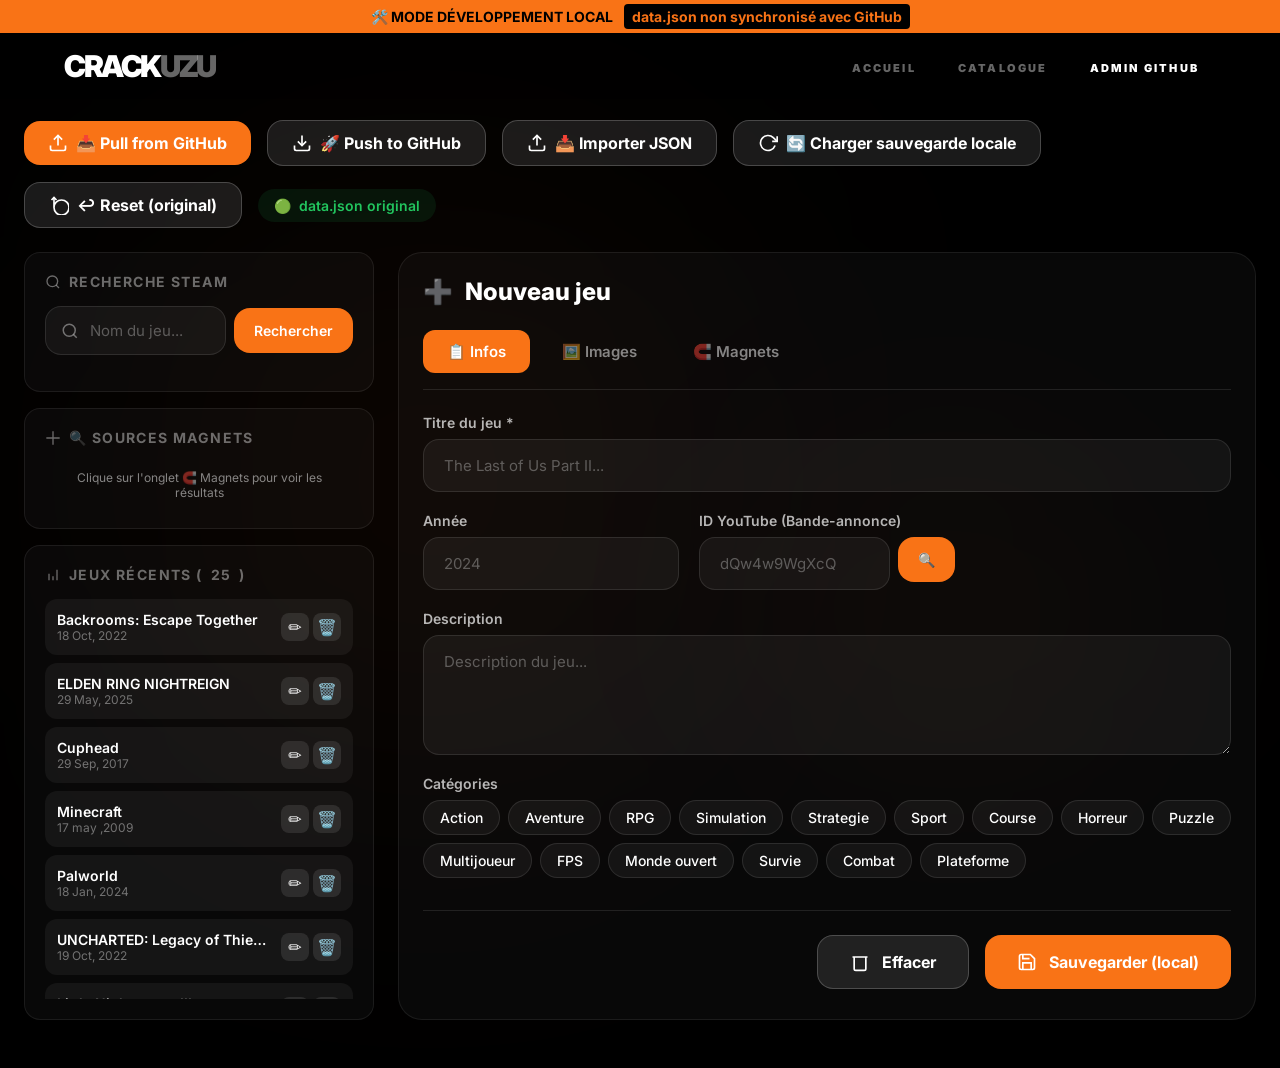
==== commit e4a615e3: "Update admin.html" ====
--- a/admin.html
+++ b/admin.html
@@ -293,7 +293,7 @@
             <polyline points="7,10 12,15 17,10"/>
             <line x1="12" y1="15" x2="12" y2="3"/>
           </svg>
-          � Push to GitHub
+          🚀 Push to GitHub
         </button>
         <input type="file" id="importFile" accept=".json" style="display:none" onchange="importDataJson(this)">
         <button class="export-btn secondary" onclick="document.getElementById('importFile').click()">
@@ -789,31 +789,76 @@
     // ═══════════════════════════════════════════════════════════
     // GITHUB SYNC FUNCTIONS
     // ═══════════════════════════════════════════════════════════
-    
+
+    // Encode UTF-8 string to base64
+    function utf8ToBase64(str) {
+      const utf8Bytes = new TextEncoder().encode(str);
+      const binaryString = Array.from(utf8Bytes, byte => String.fromCharCode(byte)).join('');
+      return btoa(binaryString);
+    }
+
+    // Decode base64 to UTF-8 string
+    function base64ToUtf8(base64) {
+      const binaryString = atob(base64.replace(/\s/g, ''));
+      const bytes = new Uint8Array(binaryString.length);
+      for (let i = 0; i < binaryString.length; i++) {
+        bytes[i] = binaryString.charCodeAt(i);
+      }
+      return new TextDecoder().decode(bytes);
+    }
+
+    // Get or prompt for GitHub config
+    function getGitHubConfig() {
+      let repo = localStorage.getItem('github_repo') || CONFIG.REPO;
+      let token = localStorage.getItem('github_token') || CONFIG.GITHUB_TOKEN;
+
+      // If repo is still the placeholder, prompt user
+      if (!repo || repo === 'ton-user/ton-repo') {
+        repo = prompt('Entre ton repo GitHub (format: user/repo):');
+        if (!repo) return null;
+        localStorage.setItem('github_repo', repo);
+      }
+
+      if (!token) {
+        token = prompt('Entre ton GitHub Personal Access Token:');
+        if (!token) return null;
+        localStorage.setItem('github_token', token);
+      }
+
+      CONFIG.REPO = repo;
+      CONFIG.GITHUB_TOKEN = token;
+      return { repo, token };
+    }
+
     async function pullFromGitHub() {
-      const token = prompt('Entre ton GitHub Personal Access Token:');
-      if (!token) return;
-      
-      localStorage.setItem('github_token', token);
-      CONFIG.GITHUB_TOKEN = token;
-      
+      const config = getGitHubConfig();
+      if (!config) return;
+
+      const { repo, token } = config;
       showToast('Récupération depuis GitHub...', 'success');
-      
+
       try {
-        const res = await fetch(`https://api.github.com/repos/${CONFIG.REPO}/contents/data.json?ref=${CONFIG.BRANCH}`, {
-          headers: { 'Authorization': `token ${token}`, 'Accept': 'application/vnd.github.v3+json' }
+        const res = await fetch(`https://api.github.com/repos/${repo}/contents/data.json?ref=${CONFIG.BRANCH}`, {
+          headers: {
+            'Authorization': `Bearer ${token}`,
+            'Accept': 'application/vnd.github.v3+json',
+            'X-GitHub-Api-Version': '2022-11-28'
+          }
         });
-        
-        if (!res.ok) throw new Error(`GitHub API: ${res.status}`);
-        
+
+        if (!res.ok) {
+          const error = await res.json().catch(() => ({}));
+          throw new Error(`${res.status}: ${error.message || res.statusText}`);
+        }
+
         const data = await res.json();
-        const content = atob(data.content.replace(/\s/g, ''));
+        const content = base64ToUtf8(data.content);
         const games = JSON.parse(content);
-        
+
         localStorage.setItem('crackuzu_games', JSON.stringify(games));
         state.games = games;
         displayRecentGames();
-        
+
         showToast(`${games.length} jeux récupérés depuis GitHub !`, 'success');
         updateStatusBadge();
       } catch (e) {
@@ -821,56 +866,65 @@
         showToast('Erreur Pull: ' + e.message, 'error');
       }
     }
-    
+
     async function pushToGitHub() {
-      const token = CONFIG.GITHUB_TOKEN || prompt('Entre ton GitHub Personal Access Token:');
-      if (!token) return;
-      
-      if (!CONFIG.GITHUB_TOKEN) {
-        localStorage.setItem('github_token', token);
-        CONFIG.GITHUB_TOKEN = token;
-      }
-      
+      const config = getGitHubConfig();
+      if (!config) return;
+
+      const { repo, token } = config;
       const games = state.games;
+
       if (!games || games.length === 0) {
         showToast('Aucun jeu à pousser', 'error');
         return;
       }
-      
+
       showToast('Envoi vers GitHub...', 'success');
-      
+
       try {
         // Get current file SHA
-        const getRes = await fetch(`https://api.github.com/repos/${CONFIG.REPO}/contents/data.json?ref=${CONFIG.BRANCH}`, {
-          headers: { 'Authorization': `token ${token}` }
+        const getRes = await fetch(`https://api.github.com/repos/${repo}/contents/data.json?ref=${CONFIG.BRANCH}`, {
+          headers: {
+            'Authorization': `Bearer ${token}`,
+            'Accept': 'application/vnd.github.v3+json'
+          }
         });
-        
+
         let sha = '';
         if (getRes.ok) {
           const fileData = await getRes.json();
           sha = fileData.sha;
+        } else if (getRes.status !== 404) {
+          const error = await getRes.json().catch(() => ({}));
+          throw new Error(`Get SHA failed: ${getRes.status} - ${error.message || getRes.statusText}`);
         }
-        
-        // Prepare content
-        const content = btoa(unescape(encodeURIComponent(JSON.stringify(games, null, 2))));
-        
+
+        // Prepare content with proper UTF-8 encoding
+        const jsonStr = JSON.stringify(games, null, 2);
+        const content = utf8ToBase64(jsonStr);
+
         // Commit to GitHub
-        const putRes = await fetch(`https://api.github.com/repos/${CONFIG.REPO}/contents/data.json`, {
+        const putRes = await fetch(`https://api.github.com/repos/${repo}/contents/data.json`, {
           method: 'PUT',
-          headers: { 
-            'Authorization': `token ${token}`,
-            'Content-Type': 'application/json'
+          headers: {
+            'Authorization': `Bearer ${token}`,
+            'Accept': 'application/vnd.github.v3+json',
+            'Content-Type': 'application/json',
+            'X-GitHub-Api-Version': '2022-11-28'
           },
           body: JSON.stringify({
             message: `Update data.json - ${games.length} games`,
             content: content,
             branch: CONFIG.BRANCH,
-            sha: sha || undefined
+            ...(sha && { sha })
           })
         });
-        
-        if (!putRes.ok) throw new Error(`GitHub PUT: ${putRes.status}`);
-        
+
+        if (!putRes.ok) {
+          const error = await putRes.json().catch(() => ({}));
+          throw new Error(`${putRes.status}: ${error.message || putRes.statusText}`);
+        }
+
         showToast(`${games.length} jeux poussés vers GitHub !`, 'success');
         state.isModified = false;
         updateStatusBadge();
@@ -878,6 +932,14 @@
         console.error('Push error:', e);
         showToast('Erreur Push: ' + e.message, 'error');
       }
+    }
+
+    // Clear saved GitHub credentials
+    function clearGitHubConfig() {
+      localStorage.removeItem('github_token');
+      localStorage.removeItem('github_repo');
+      CONFIG.GITHUB_TOKEN = '';
+      showToast('Config GitHub effacée', 'success');
     }
 
     // ═══════════════════════════════════════════════════════════
@@ -947,10 +1009,11 @@
         showLoading(true);
         try {
           // Use CORS proxy to access Steam API
-          const res = await fetch(`https://api.codetabs.com/v1/proxy?quest=https://steamcommunity.com/actions/SearchApps/${encodeURIComponent(query)}`);
+          const res = await fetch(`https://api.allorigins.win/get?url=${encodeURIComponent(`https://steamcommunity.com/actions/SearchApps/${encodeURIComponent(query)}`)}`);
           if (!res.ok) throw new Error('Network error');
-          
-          const data = await res.json();
+
+          const result = await res.json();
+          const data = JSON.parse(result.contents);
           const container = document.getElementById('steamResults');
           
           if (!data || !data.length) {
@@ -980,10 +1043,11 @@
       showLoading(true);
       try {
         // Use CORS proxy for Steam API
-        const res = await fetch(`https://api.codetabs.com/v1/proxy?quest=https://store.steampowered.com/api/appdetails?appids=${appid}&l=french&cc=FR`);
+        const res = await fetch(`https://api.allorigins.win/get?url=${encodeURIComponent(`https://store.steampowered.com/api/appdetails?appids=${appid}&l=french&cc=FR`)}`);
         if (!res.ok) throw new Error('Network error');
-        
-        const data = await res.json();
+
+        const result = await res.json();
+        const data = JSON.parse(result.contents);
         const game = data[appid]?.data;
         
         if (!game) {
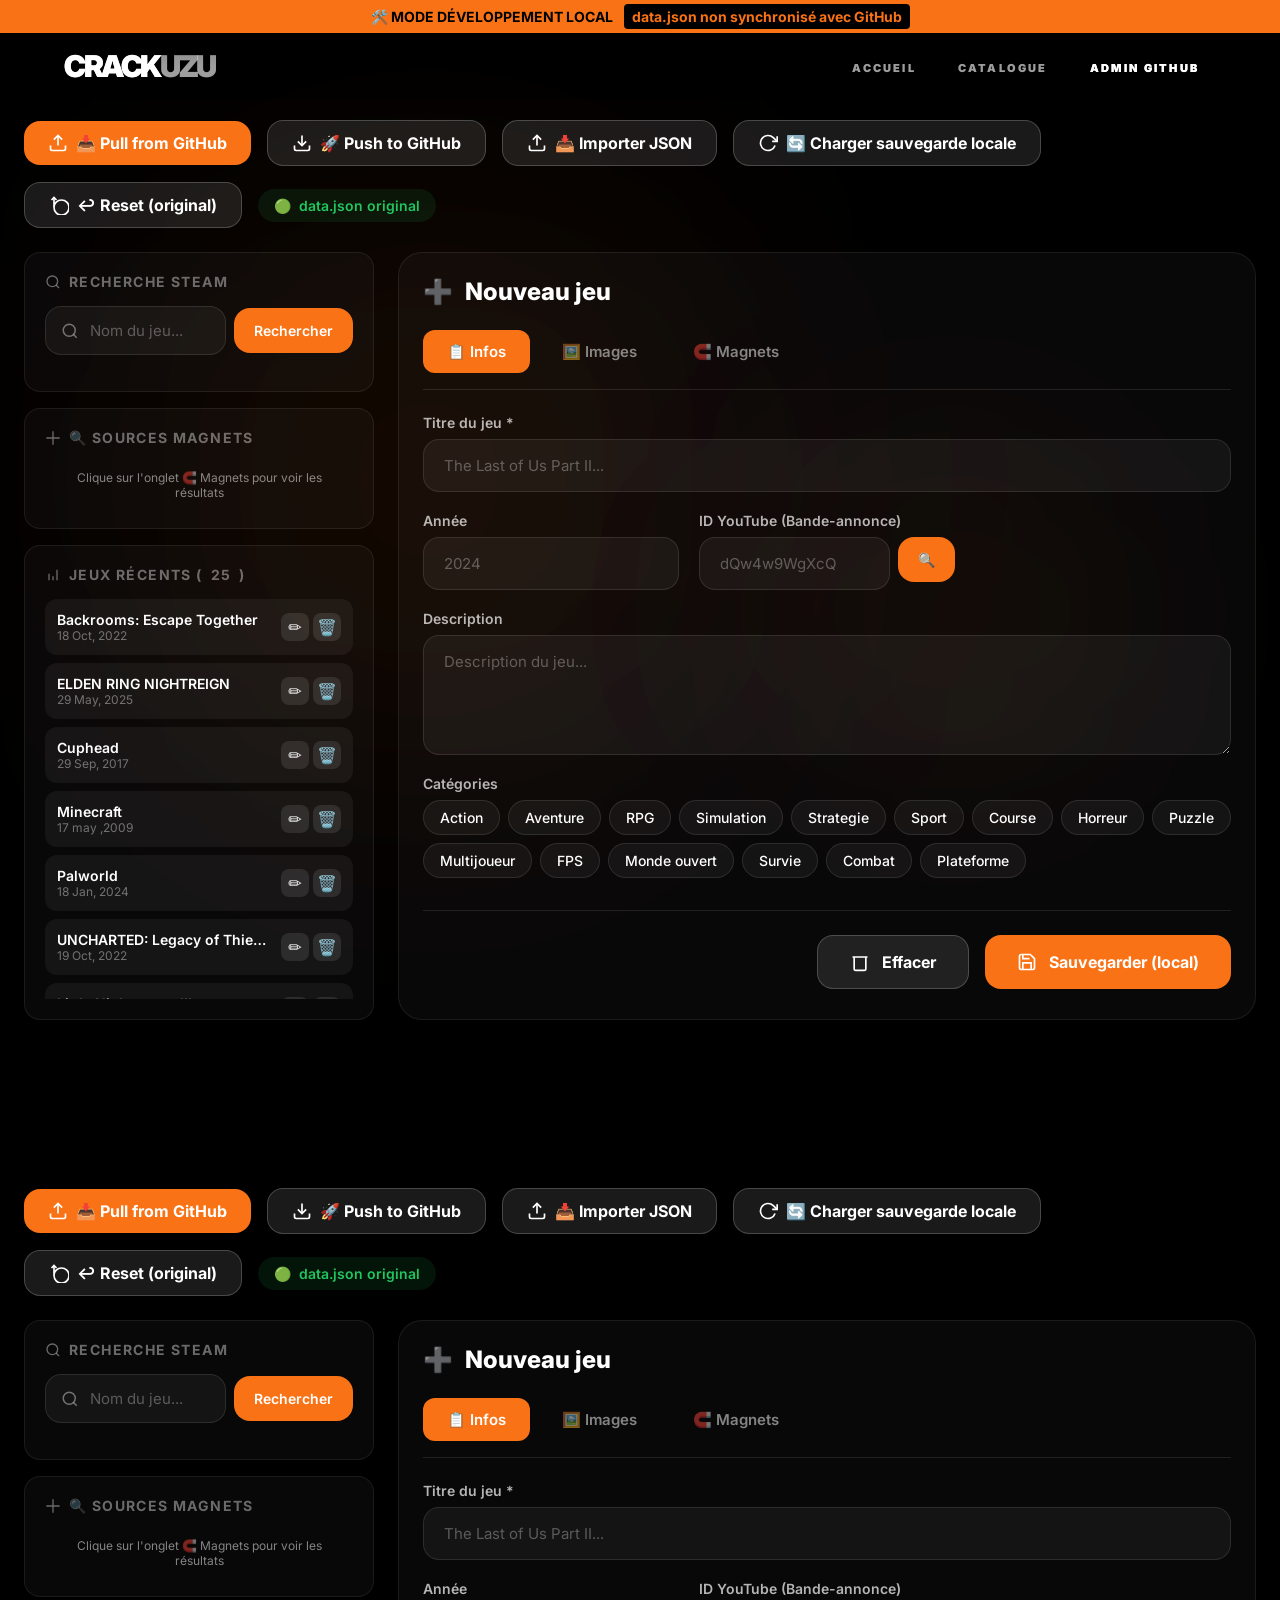
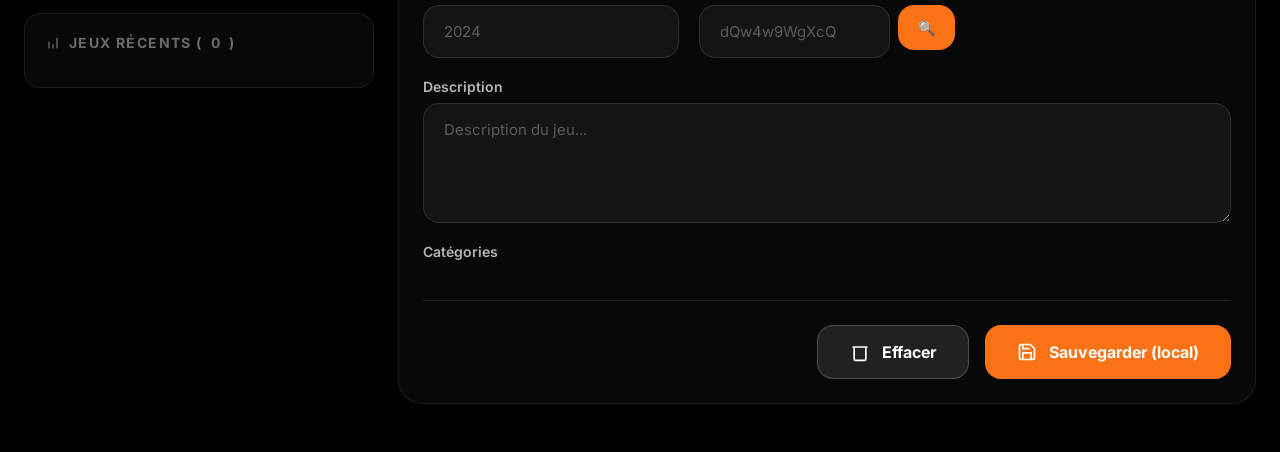
==== commit 8061be94: "Update admin.html" ====
--- a/admin.html
+++ b/admin.html
@@ -1009,11 +1009,10 @@
         showLoading(true);
         try {
           // Use CORS proxy to access Steam API
-          const res = await fetch(`https://api.allorigins.win/get?url=${encodeURIComponent(`https://steamcommunity.com/actions/SearchApps/${encodeURIComponent(query)}`)}`);
+          const res = await fetch(`https://corsproxy.io/?${encodeURIComponent(`https://steamcommunity.com/actions/SearchApps/${encodeURIComponent(query)}`)}`);
           if (!res.ok) throw new Error('Network error');
 
-          const result = await res.json();
-          const data = JSON.parse(result.contents);
+          const data = await res.json();
           const container = document.getElementById('steamResults');
           
           if (!data || !data.length) {
@@ -1043,11 +1042,10 @@
       showLoading(true);
       try {
         // Use CORS proxy for Steam API
-        const res = await fetch(`https://api.allorigins.win/get?url=${encodeURIComponent(`https://store.steampowered.com/api/appdetails?appids=${appid}&l=french&cc=FR`)}`);
+        const res = await fetch(`https://corsproxy.io/?${encodeURIComponent(`https://store.steampowered.com/api/appdetails?appids=${appid}&l=french&cc=FR`)}`);
         if (!res.ok) throw new Error('Network error');
 
-        const result = await res.json();
-        const data = JSON.parse(result.contents);
+        const data = await res.json();
         const game = data[appid]?.data;
         
         if (!game) {
@@ -1820,3 +1818,1823 @@
   </script>
 </body>
 </html>
+<!DOCTYPE html>
+<html lang="fr">
+<head>
+  <meta charset="UTF-8" />
+  <meta name="viewport" content="width=device-width, initial-scale=1.0" />
+  <title>CRACKUZU - Admin GitHub</title>
+  <link rel="preconnect" href="https://fonts.googleapis.com">
+  <link rel="preconnect" href="https://fonts.gstatic.com" crossorigin>
+  <link href="https://fonts.googleapis.com/css2?family=Inter:wght@300;400;500;600;700;800;900&display=swap" rel="stylesheet">
+  <style>
+    *,:before,:after{box-sizing:border-box;margin:0;padding:0}
+    html{scroll-behavior:smooth}
+    body{font-family:Inter,system-ui,-apple-system,sans-serif;background:#000;color:#fff;overflow-x:hidden;-webkit-font-smoothing:antialiased}
+    a{color:inherit;text-decoration:none}
+    button{font:inherit;border:0;background:none;color:inherit;cursor:pointer}
+    img,svg{display:block;max-width:100%}
+    textarea,input,select{font:inherit;color:inherit}
+
+    ::-webkit-scrollbar{width:6px;height:6px}
+    ::-webkit-scrollbar-track{background:transparent}
+    ::-webkit-scrollbar-thumb{background:#f97316;border-radius:3px}
+
+    /* ─── DEV MODE BANNER ─── */
+    .dev-banner{position:fixed;top:0;left:0;right:0;z-index:200;background:#f97316;color:#000;padding:.5rem 1rem;text-align:center;font-weight:700;font-size:.875rem}
+    .dev-banner span{background:#000;color:#f97316;padding:.25rem .5rem;border-radius:.25rem;margin-left:.5rem}
+
+    /* ─── HEADER ─── */
+    .header{position:fixed;top:32px;left:0;right:0;z-index:100;transition:all .5s;background:linear-gradient(to bottom,rgba(0,0,0,.6),rgba(0,0,0,.1),transparent)}
+    .header.scrolled{background:rgba(0,0,0,.4);backdrop-filter:blur(20px);border-bottom:1px solid rgba(255,255,255,.05)}
+    
+    .nav{max-width:2000px;margin:0 auto}
+    .nav-inner{display:flex;align-items:center;justify-content:space-between;padding:0 1.5rem;height:68px}
+    @media(min-width:768px){.nav-inner{padding:0 2.5rem}}
+    @media(min-width:1024px){.nav-inner{padding:0 4rem}}
+    .logo-link{display:flex;align-items:center;gap:.75rem;flex-shrink:0}
+    .logo-text{font-size:1.875rem;font-weight:900;letter-spacing:-.08em;line-height:1;user-select:none;text-transform:uppercase}
+    .logo-dim{color:rgba(255,255,255,.4)}
+    .nav-links{display:none}
+    @media(min-width:1024px){.nav-links{display:flex;align-items:center}}
+    .nav-links ul{display:flex;align-items:center;gap:.5rem;list-style:none}
+    .nav-a{padding:.5rem 1rem;font-size:11px;font-weight:900;text-transform:uppercase;letter-spacing:.2em;border-radius:9999px;transition:all .3s;border:1px solid transparent;color:rgba(255,255,255,.4);text-decoration:none}
+    .nav-a:hover{color:rgba(255,255,255,.8);background:rgba(255,255,255,.05)}
+    .nav-a.active{color:#fff}
+    .nav-right{display:flex;align-items:center;gap:.75rem}
+
+    /* ─── LAYOUT ─── */
+    .page{min-height:100vh;background:#000;padding-top:120px;padding-bottom:3rem;position:relative;overflow-x:hidden}
+    .glow{position:fixed;top:20%;left:10%;width:600px;height:600px;border-radius:9999px;background:rgba(249,115,22,.05);filter:blur(150px);pointer-events:none;z-index:0}
+    .glow2{position:fixed;bottom:10%;right:10%;width:400px;height:400px;border-radius:9999px;background:rgba(249,115,22,.03);filter:blur(120px);pointer-events:none;z-index:0}
+    .wrap{position:relative;z-index:1;max-width:1400px;margin:0 auto;padding:0 1.5rem}
+
+    /* ─── EXPORT BAR ─── */
+    .export-bar{display:flex;gap:1rem;margin-bottom:1.5rem;flex-wrap:wrap;align-items:center}
+    .export-btn{padding:.75rem 1.5rem;border-radius:1rem;font-weight:700;transition:all .3s;display:flex;align-items:center;gap:.5rem}
+    .export-btn.primary{background:#f97316;color:#fff}
+    .export-btn.primary:hover{background:#ea580c}
+    .export-btn.secondary{background:rgba(255,255,255,.1);color:#fff;border:1px solid rgba(255,255,255,.2)}
+    .export-btn.secondary:hover{background:rgba(255,255,255,.15)}
+    .status-badge{padding:.5rem 1rem;border-radius:9999px;background:rgba(34,197,94,.1);color:#22c55e;font-size:.875rem;font-weight:600;display:flex;align-items:center;gap:.5rem}
+    .status-badge.modified{background:rgba(249,115,22,.1);color:#f97316}
+
+    /* ─── MAIN GRID ─── */
+    .main-grid{display:grid;grid-template-columns:350px 1fr;gap:1.5rem}
+    @media(max-width:1024px){.main-grid{grid-template-columns:1fr}}
+
+    /* ─── LEFT PANEL ─── */
+    .left-panel{display:flex;flex-direction:column;gap:1rem}
+    .panel-card{padding:1.25rem;border-radius:1rem;background:rgba(255,255,255,.03);border:1px solid rgba(255,255,255,.08)}
+    .panel-title{font-size:.875rem;font-weight:700;text-transform:uppercase;letter-spacing:.1em;color:rgba(255,255,255,.4);margin-bottom:1rem;display:flex;align-items:center;gap:.5rem}
+
+    /* ─── GAME SEARCH ─── */
+    .search-box{display:flex;gap:.5rem;margin-bottom:1rem;position:relative;align-items:center}
+    .search-input{width:100%;padding:.875rem 1rem .875rem 2.75rem;border-radius:1rem;background:rgba(255,255,255,.05);border:1px solid rgba(255,255,255,.1);color:#fff;font-size:.9375rem;transition:all .3s}
+    .search-input:focus{outline:none;border-color:#f97316;background:rgba(255,255,255,.08)}
+    .search-input::placeholder{color:rgba(255,255,255,.3)}
+    .search-icon{position:absolute;left:1rem;top:50%;transform:translateY(-50%);color:rgba(255,255,255,.4);pointer-events:none}
+    .search-btn{padding:.875rem 1.25rem;border-radius:1rem;background:#f97316;color:#fff;font-size:.875rem;font-weight:600;border:none;cursor:pointer;transition:all .3s;white-space:nowrap;height:fit-content}
+    .search-btn:hover{background:#ea580c}
+    .search-results{max-height:300px;overflow-y:auto}
+    .search-item{padding:.875rem;border-radius:.75rem;display:flex;align-items:center;gap:.875rem;cursor:pointer;transition:all .2s;border:1px solid transparent}
+    .search-item:hover{background:rgba(255,255,255,.05);border-color:rgba(255,255,255,.1)}
+    .search-img{width:48px;height:48px;border-radius:.5rem;object-fit:cover;background:rgba(255,255,255,.1)}
+    .search-info{flex:1;min-width:0}
+    .search-name{font-size:.9375rem;font-weight:600;white-space:nowrap;overflow:hidden;text-overflow:ellipsis}
+    .search-meta{font-size:.75rem;color:rgba(255,255,255,.4);margin-top:.25rem}
+
+    /* ─── MAGNET SOURCES ─── */
+    .source-list{display:flex;flex-direction:column;gap:.5rem}
+    .source-item{display:flex;align-items:center;gap:.75rem;padding:.75rem;border-radius:.75rem;background:rgba(255,255,255,.03);border:1px solid rgba(255,255,255,.08);cursor:pointer;transition:all .2s}
+    .source-item:hover{background:rgba(255,255,255,.06);border-color:rgba(255,255,255,.15)}
+    .source-item.active{border-color:#f97316;background:rgba(249,115,22,.1)}
+    .source-dot{width:10px;height:10px;border-radius:50%;background:#22c55e}
+    .source-dot.offline{background:#ef4444}
+    .source-name{font-size:.875rem;font-weight:600}
+
+    /* ─── RECENT GAMES ─── */
+    .recent-list{display:flex;flex-direction:column;gap:.5rem;max-height:400px;overflow-y:auto}
+    .recent-item{display:flex;align-items:center;gap:.75rem;padding:.75rem;border-radius:.75rem;background:rgba(255,255,255,.05);cursor:pointer;transition:all .2s}
+    .recent-item:hover{background:rgba(249,115,22,.1)}
+    .recent-img{width:40px;height:60px;border-radius:.5rem;object-fit:cover;background:#333}
+    .recent-info{flex:1;min-width:0}
+    .recent-title{font-size:.875rem;font-weight:600;white-space:nowrap;overflow:hidden;text-overflow:ellipsis}
+    .recent-year{font-size:.75rem;color:rgba(255,255,255,.4)}
+    .recent-actions{display:flex;gap:.25rem}
+    .recent-btn{width:28px;height:28px;border-radius:.5rem;border:none;background:rgba(255,255,255,.1);color:#fff;cursor:pointer;display:flex;align-items:center;justify-content:center;transition:all .2s}
+    .recent-btn:hover{background:#f97316}
+    .recent-btn.delete:hover{background:#ef4444}
+
+    /* ─── FORM ─── */
+    .right-panel{background:rgba(255,255,255,.03);border:1px solid rgba(255,255,255,.08);border-radius:1.5rem;padding:1.5rem}
+    .form-title{font-size:1.5rem;font-weight:800;margin-bottom:1.5rem;display:flex;align-items:center;gap:.75rem}
+    .form-grid{display:grid;grid-template-columns:repeat(auto-fit,minmax(250px,1fr));gap:1.25rem;margin-bottom:1.5rem}
+    .form-group{display:flex;flex-direction:column;gap:.5rem}
+    .form-group.full-width{grid-column:1/-1}
+    .form-label{font-size:.875rem;font-weight:600;color:rgba(255,255,255,.7)}
+    .form-input{width:100%;padding:1rem 1.25rem;border-radius:1rem;background:rgba(255,255,255,.05);border:1px solid rgba(255,255,255,.1);color:#fff;font-size:.9375rem;transition:all .3s}
+    .form-input:focus{outline:none;border-color:#f97316;background:rgba(255,255,255,.08)}
+    .form-input::placeholder{color:rgba(255,255,255,.3)}
+    textarea.form-input{min-height:120px;resize:vertical;font-family:inherit}
+
+    /* ─── CATEGORIES ─── */
+    .category-grid{display:flex;flex-wrap:wrap;gap:.5rem}
+    .category-chip{padding:.5rem 1rem;border-radius:9999px;background:rgba(255,255,255,.05);border:1px solid rgba(255,255,255,.1);cursor:pointer;transition:all .2s;font-size:.875rem;font-weight:500}
+    .category-chip:hover{background:rgba(255,255,255,.1)}
+    .category-chip.active{background:#f97316;border-color:#f97316;color:#fff}
+
+    /* ─── IMAGE GALLERY ─── */
+    .gallery-section{margin-bottom:1.5rem}
+    .gallery-title{font-size:1rem;font-weight:700;margin-bottom:.75rem;color:rgba(255,255,255,.8)}
+    .gallery-grid{display:grid;grid-template-columns:repeat(auto-fill,minmax(120px,1fr));gap:.75rem}
+    .img-item{position:relative;aspect-ratio:3/4;border-radius:.75rem;overflow:hidden;cursor:pointer;border:2px solid transparent;transition:all .2s;background:rgba(255,255,255,.05)}
+    .img-item:hover{border-color:rgba(255,255,255,.3)}
+    .img-item.selected{border-color:#f97316}
+    .img-item img{width:100%;height:100%;object-fit:cover}
+    .img-check{position:absolute;top:.5rem;right:.5rem;width:24px;height:24px;border-radius:50%;background:#f97316;display:flex;align-items:center;justify-content:center;opacity:0;transition:all .2s}
+    .img-item.selected .img-check{opacity:1}
+
+    /* ─── BANNER GALLERY ─── */
+    .banner-grid{display:grid;grid-template-columns:repeat(auto-fill,minmax(200px,1fr));gap:.75rem}
+    .banner-item{position:relative;aspect-ratio:16/9;border-radius:.75rem;overflow:hidden;cursor:pointer;border:2px solid transparent;transition:all .2s;background:rgba(255,255,255,.05)}
+    .banner-item:hover{border-color:rgba(255,255,255,.3)}
+    .banner-item.selected{border-color:#f97316}
+    .banner-item img{width:100%;height:100%;object-fit:cover}
+
+    /* ─── MAGNETS ─── */
+    .magnet-list{display:flex;flex-direction:column;gap:.75rem}
+    .magnet-item{display:flex;flex-direction:column;gap:.75rem;padding:1rem;border-radius:1rem;background:rgba(255,255,255,.05);border:1px solid rgba(255,255,255,.1)}
+    .magnet-row{display:flex;gap:.75rem;align-items:center}
+    .magnet-input{flex:1;padding:.75rem 1rem;border-radius:.75rem;background:rgba(255,255,255,.05);border:1px solid rgba(255,255,255,.1);color:#fff;font-size:.875rem}
+    .magnet-input:focus{outline:none;border-color:#f97316}
+    .magnet-btn{padding:.75rem 1rem;border-radius:.75rem;background:rgba(255,255,255,.1);color:#fff;border:none;cursor:pointer;transition:all .2s;font-weight:600}
+    .magnet-btn:hover{background:#f97316}
+    .magnet-select{padding:.75rem 1rem;border-radius:.75rem;background:rgba(255,255,255,.05);border:1px solid rgba(255,255,255,.1);color:#fff;font-size:.875rem;cursor:pointer}
+    .magnet-select:focus{outline:none;border-color:#f97316}
+
+    /* ─── UPLOAD ─── */
+    .upload-zone{border:2px dashed rgba(255,255,255,.2);border-radius:1rem;padding:2rem;text-align:center;cursor:pointer;transition:all .3s}
+    .upload-zone:hover{border-color:#f97316;background:rgba(249,115,22,.05)}
+    .upload-zone.pasting{border-color:#22c55e;background:rgba(34,197,94,.1)}
+    .upload-icon{width:48px;height:48px;margin:0 auto 1rem;color:rgba(255,255,255,.4)}
+    .upload-text{color:rgba(255,255,255,.6);font-size:.9375rem}
+    .upload-text span{color:#f97316;font-weight:600}
+    .upload-preview{display:none;margin-top:1rem}
+    .upload-preview img{max-width:200px;max-height:150px;border-radius:.75rem;margin:0 auto}
+    .upload-actions{display:flex;gap:.5rem;justify-content:center;margin-top:1rem}
+
+    /* ─── TABS ─── */
+    .tabs{display:flex;gap:.5rem;margin-bottom:1.5rem;border-bottom:1px solid rgba(255,255,255,.1);padding-bottom:1rem}
+    .tab{padding:.75rem 1.5rem;border-radius:.75rem;font-size:.9375rem;font-weight:600;cursor:pointer;transition:all .2s;border:none;background:transparent;color:rgba(255,255,255,.5)}
+    .tab:hover{color:rgba(255,255,255,.8);background:rgba(255,255,255,.05)}
+    .tab.active{color:#fff;background:#f97316}
+
+    /* ─── ACTION BAR ─── */
+    .action-bar{display:flex;gap:1rem;justify-content:flex-end;margin-top:2rem;padding-top:1.5rem;border-top:1px solid rgba(255,255,255,.1)}
+    .action-btn{padding:1rem 2rem;border-radius:1rem;font-size:1rem;font-weight:700;transition:all .3s;display:flex;align-items:center;gap:.75rem}
+    .btn-save{background:#f97316;color:#fff}
+    .btn-save:hover{background:#ea580c}
+    .btn-clear{background:rgba(255,255,255,.1);color:#fff;border:1px solid rgba(255,255,255,.2)}
+    .btn-clear:hover{background:rgba(255,255,255,.15)}
+    .btn-delete{background:rgba(239,68,68,.1);color:#ef4444;border:1px solid rgba(239,68,68,.2)}
+    .btn-delete:hover{background:rgba(239,68,68,.2)}
+
+    /* ─── TOAST ─── */
+    .toast{position:fixed;bottom:2rem;right:2rem;padding:1rem 1.5rem;border-radius:1rem;background:rgba(255,255,255,.1);backdrop-filter:blur(20px);border:1px solid rgba(255,255,255,.2);display:flex;align-items:center;gap:.75rem;transform:translateX(400px);transition:all .3s;z-index:1000}
+    .toast.show{transform:translateX(0)}
+    .toast.success{background:rgba(34,197,94,.1);border-color:rgba(34,197,94,.3);color:#22c55e}
+    .toast.error{background:rgba(239,68,68,.1);border-color:rgba(239,68,68,.3);color:#ef4444}
+
+    /* ─── YOUTUBE MODAL ─── */
+    .yt-modal{position:fixed;inset:0;z-index:1000;background:rgba(0,0,0,.9);display:none;align-items:center;justify-content:center;padding:2rem}
+    .yt-modal.show{display:flex}
+    .yt-content{width:100%;max-width:800px;max-height:90vh;overflow-y:auto;background:rgba(255,255,255,.05);backdrop-filter:blur(20px);border:1px solid rgba(255,255,255,.1);border-radius:1.5rem;padding:1.5rem}
+    .yt-header{display:flex;justify-content:space-between;align-items:center;margin-bottom:1.5rem}
+    .yt-title{font-size:1.25rem;font-weight:700}
+    .yt-close{width:40px;height:40px;border-radius:50%;border:none;background:rgba(255,255,255,.1);color:#fff;cursor:pointer;display:flex;align-items:center;justify-content:center;transition:all .2s}
+    .yt-close:hover{background:rgba(239,68,68,.8)}
+    .yt-list{display:grid;grid-template-columns:repeat(auto-fill,minmax(250px,1fr));gap:1rem}
+    .yt-item{cursor:pointer;border-radius:1rem;overflow:hidden;background:rgba(255,255,255,.05);transition:all .2s}
+    .yt-item:hover{background:rgba(255,255,255,.1);transform:translateY(-4px)}
+    .yt-thumb{width:100%;aspect-ratio:16/9;object-fit:cover}
+    .yt-info{padding:1rem}
+    .yt-video-title{font-size:.875rem;font-weight:600;margin-bottom:.25rem;white-space:nowrap;overflow:hidden;text-overflow:ellipsis}
+    .yt-channel{font-size:.75rem;color:rgba(255,255,255,.5)}
+
+    /* ─── LOADING ─── */
+    .loading{position:fixed;inset:0;background:rgba(0,0,0,.8);display:none;align-items:center;justify-content:center;z-index:1000}
+    .loading.show{display:flex}
+    .loading-spinner{width:48px;height:48px;border:3px solid rgba(255,255,255,.1);border-top-color:#f97316;border-radius:50%;animation:spin 1s linear infinite}
+    @keyframes spin{to{transform:rotate(360deg)}}
+
+    /* ─── SOURCE BUTTONS ─── */
+    .source-group{margin-bottom:1rem}
+    .source-group-title{font-size:.75rem;font-weight:700;text-transform:uppercase;letter-spacing:.1em;color:rgba(255,255,255,.4);padding:.5rem 1rem;margin-bottom:.5rem;border-bottom:1px solid rgba(255,255,255,.1)}
+    .source-result-item{display:flex;align-items:center;gap:1rem;padding:1rem;border-radius:.5rem;background:rgba(255,255,255,.05);cursor:pointer;transition:all .2s;margin-bottom:.5rem;border:1px solid rgba(255,255,255,.1)}
+    .source-result-item:hover{background:rgba(249,115,22,.15);border-color:rgba(249,115,22,.3);transform:translateX(4px)}
+    .source-result-item .source-icon{width:36px;height:36px;border-radius:.5rem;display:flex;align-items:center;justify-content:center;font-size:1.25rem;flex-shrink:0;background:rgba(255,255,255,.1)}
+    .source-result-item .info{flex:1;min-width:0}
+    .source-result-item .name{font-size:.9375rem;font-weight:600;white-space:nowrap;overflow:hidden;text-overflow:ellipsis;margin-bottom:.25rem}
+    .source-result-item .meta{font-size:.75rem;color:rgba(255,255,255,.5);display:flex;gap:1rem;flex-wrap:wrap}
+    .source-result-item .meta span{display:flex;align-items:center;gap:.25rem}
+    .source-result-item .size{background:rgba(249,115,22,.2);color:#f97316;padding:.25rem .75rem;border-radius:9999px;font-size:.75rem;font-weight:600;white-space:nowrap}
+    .source-result-item .add-btn{width:36px;height:36px;border-radius:.5rem;background:#f97316;color:#fff;border:none;cursor:pointer;display:flex;align-items:center;justify-content:center;font-size:1.25rem;font-weight:700;flex-shrink:0;transition:all .2s}
+    .source-result-item .add-btn:hover{background:#ea580c;transform:scale(1.1)}
+  </style>
+</head>
+<body>
+  <!-- DEV MODE BANNER -->
+  <div class="dev-banner">
+    🛠️ MODE DÉVELOPPEMENT LOCAL <span>data.json non synchronisé avec GitHub</span>
+  </div>
+
+  <!-- LOADING -->
+  <div class="loading" id="loading">
+    <div class="loading-spinner"></div>
+  </div>
+
+  <!-- YOUTUBE MODAL -->
+  <div class="yt-modal" id="ytModal">
+    <div class="yt-content">
+      <div class="yt-header">
+        <div class="yt-title">🎬 Sélectionner une bande-annonce</div>
+        <button class="yt-close" onclick="closeYtModal()">✕</button>
+      </div>
+      <div class="yt-list" id="ytList"></div>
+    </div>
+  </div>
+
+  <!-- TOAST -->
+  <div class="toast" id="toast">
+    <svg width="20" height="20" viewBox="0 0 24 24" fill="none" stroke="currentColor" stroke-width="2">
+      <polyline points="20,6 9,17 4,12"/>
+    </svg>
+    <span id="toastMsg">Sauvegardé!</span>
+  </div>
+
+  <!-- HEADER -->
+  <header class="header" id="header">
+    <div class="nav">
+      <div class="nav-inner">
+        <a href="index.html" class="logo-link">
+          <div class="logo-text">CRACK<span class="logo-dim">UZU</span></div>
+        </a>
+        <nav class="nav-links">
+          <ul>
+            <li><a href="index.html" class="nav-a">Accueil</a></li>
+            <li><a href="Catalogue.html" class="nav-a">Catalogue</a></li>
+            <li><a href="admin.html" class="nav-a active">Admin GitHub</a></li>
+          </ul>
+        </nav>
+      </div>
+    </div>
+  </header>
+
+  <!-- MAIN PAGE -->
+  <main class="page" id="mainApp">
+    <div class="glow"></div>
+    <div class="glow2"></div>
+    <div class="wrap">
+      
+      <!-- EXPORT BAR -->
+      <div class="export-bar">
+        <button class="export-btn primary" onclick="pullFromGitHub()">
+          <svg width="20" height="20" viewBox="0 0 24 24" fill="none" stroke="currentColor" stroke-width="2">
+            <path d="M21 15v4a2 2 0 0 1-2 2H5a2 2 0 0 1-2-2v-4"/>
+            <polyline points="17,8 12,3 7,8"/>
+            <line x1="12" y1="3" x2="12" y2="15"/>
+          </svg>
+          📥 Pull from GitHub
+        </button>
+        <button class="export-btn secondary" onclick="pushToGitHub()">
+          <svg width="20" height="20" viewBox="0 0 24 24" fill="none" stroke="currentColor" stroke-width="2">
+            <path d="M21 15v4a2 2 0 0 1-2 2H5a2 2 0 0 1-2-2v-4"/>
+            <polyline points="7,10 12,15 17,10"/>
+            <line x1="12" y1="15" x2="12" y2="3"/>
+          </svg>
+          🚀 Push to GitHub
+        </button>
+        <input type="file" id="importFile" accept=".json" style="display:none" onchange="importDataJson(this)">
+        <button class="export-btn secondary" onclick="document.getElementById('importFile').click()">
+          <svg width="20" height="20" viewBox="0 0 24 24" fill="none" stroke="currentColor" stroke-width="2">
+            <path d="M21 15v4a2 2 0 0 1-2 2H5a2 2 0 0 1-2-2v-4"/>
+            <polyline points="17,8 12,3 7,8"/>
+            <line x1="12" y1="3" x2="12" y2="15"/>
+          </svg>
+          📥 Importer JSON
+        </button>
+        <button class="export-btn secondary" onclick="loadFromLocalStorage()">
+          <svg width="20" height="20" viewBox="0 0 24 24" fill="none" stroke="currentColor" stroke-width="2">
+            <polyline points="23,4 23,10 17,10"/>
+            <path d="M20.49 15a9 9 0 1 1-2.12-9.36L23 10"/>
+          </svg>
+          🔄 Charger sauvegarde locale
+        </button>
+        <button class="export-btn secondary" onclick="resetToOriginal()">
+          <svg width="20" height="20" viewBox="0 0 24 24" fill="none" stroke="currentColor" stroke-width="2">
+            <polyline points="3,6 6,3 9,6"/>
+            <path d="M6 3v12a9 9 0 0 0 9 9 9 9 0 0 0 9-9 9 9 0 0 0-9-9 9 9 0 0 0-9 9"/>
+          </svg>
+          ↩️ Reset (original)
+        </button>
+        <div class="status-badge" id="statusBadge">
+          <span>🟢</span> data.json original
+        </div>
+      </div>
+
+      <div class="main-grid">
+        <!-- LEFT PANEL -->
+        <aside class="left-panel">
+          <!-- STEAM SEARCH -->
+          <div class="panel-card">
+            <div class="panel-title">
+              <svg width="16" height="16" viewBox="0 0 24 24" fill="none" stroke="currentColor" stroke-width="2">
+                <circle cx="11" cy="11" r="8"/>
+                <path d="m21 21-4.35-4.35"/>
+              </svg>
+              Recherche Steam
+            </div>
+            <div class="search-box">
+              <div style="position:relative;flex:1">
+                <svg class="search-icon" width="18" height="18" viewBox="0 0 24 24" fill="none" stroke="currentColor" stroke-width="2">
+                  <circle cx="11" cy="11" r="8"/>
+                  <path d="m21 21-4.35-4.35"/>
+                </svg>
+                <input type="text" class="search-input" id="steamSearch" placeholder="Nom du jeu..." onkeydown="if(event.key==='Enter')searchSteam()">
+              </div>
+              <button class="search-btn" onclick="searchSteam()">Rechercher</button>
+            </div>
+            <div class="search-results" id="steamResults"></div>
+          </div>
+
+          <!-- MAGNET SOURCES (Hydra) -->
+          <div class="panel-card">
+            <div class="panel-title">
+              <svg width="16" height="16" viewBox="0 0 24 24" fill="none" stroke="currentColor" stroke-width="2">
+                <path d="M12 2v20M2 12h20"/>
+              </svg>
+              🔍 Sources Magnets
+            </div>
+            <div style="font-size:.75rem;color:rgba(255,255,255,.5);text-align:center;padding:.5rem">
+              Clique sur l'onglet 🧲 Magnets pour voir les résultats
+            </div>
+          </div>
+
+          <!-- RECENT GAMES -->
+          <div class="panel-card">
+            <div class="panel-title">
+              <svg width="16" height="16" viewBox="0 0 24 24" fill="none" stroke="currentColor" stroke-width="2">
+                <path d="M12 20v-6M6 20V10M18 20V4"/>
+              </svg>
+              Jeux récents (<span id="gameCount">0</span>)
+            </div>
+            <div class="recent-list" id="recentGames"></div>
+          </div>
+        </aside>
+
+        <!-- RIGHT PANEL -->
+        <div class="right-panel">
+          <div class="form-title">
+            <span id="formTitleIcon">➕</span>
+            <span id="formTitleText">Nouveau jeu</span>
+          </div>
+
+          <!-- TABS -->
+          <div class="tabs">
+            <button class="tab active" onclick="switchTab('infos')" id="tab-btn-infos">📋 Infos</button>
+            <button class="tab" onclick="switchTab('images')" id="tab-btn-images">🖼️ Images</button>
+            <button class="tab" onclick="switchTab('magnets')" id="tab-btn-magnets">🧲 Magnets</button>
+          </div>
+
+          <!-- TAB: INFOS -->
+          <div id="tab-infos">
+            <div class="form-grid">
+              <div class="form-group full-width">
+                <label class="form-label">Titre du jeu *</label>
+                <input type="text" class="form-input" id="f-title" placeholder="The Last of Us Part II...">
+              </div>
+              <div class="form-group">
+                <label class="form-label">Année</label>
+                <input type="text" class="form-input" id="f-year" placeholder="2024">
+              </div>
+              <div class="form-group">
+                <label class="form-label">ID YouTube (Bande-annonce)</label>
+                <div style="display:flex;gap:.5rem">
+                  <input type="text" class="form-input" id="f-ytb" placeholder="dQw4w9WgXcQ" style="flex:1">
+                  <button class="search-btn" onclick="openYtModal()" title="Rechercher sur YouTube">🔍</button>
+                </div>
+              </div>
+              <div class="form-group full-width">
+                <label class="form-label">Description</label>
+                <textarea class="form-input" id="f-desc" placeholder="Description du jeu..."></textarea>
+              </div>
+              <div class="form-group full-width">
+                <label class="form-label">Catégories</label>
+                <div class="category-grid" id="categoryGrid"></div>
+              </div>
+            </div>
+          </div>
+
+          <!-- TAB: IMAGES -->
+          <div id="tab-images" style="display:none">
+            <!-- Portrait Gallery -->
+            <div class="gallery-section">
+              <div class="gallery-title">🎴 Portrait (600x900)</div>
+              <div class="gallery-grid" id="portraitGallery"></div>
+            </div>
+            
+            <!-- Banner Gallery -->
+            <div class="gallery-section">
+              <div class="gallery-title">🖼️ Bannière (16:9)</div>
+              <div class="banner-grid" id="bannerGallery"></div>
+            </div>
+
+            <!-- Upload -->
+            <div class="gallery-section">
+              <div class="gallery-title">☁️ Upload Cloudinary</div>
+              <div class="upload-zone" id="uploadZone" onclick="document.getElementById('fileInput').click()">
+                <div class="upload-icon">
+                  <svg width="48" height="48" viewBox="0 0 24 24" fill="none" stroke="currentColor" stroke-width="1.5">
+                    <path d="M21 15v4a2 2 0 0 1-2 2H5a2 2 0 0 1-2-2v-4"/>
+                    <polyline points="17,8 12,3 7,8"/>
+                    <line x1="12" y1="3" x2="12" y2="15"/>
+                  </svg>
+                </div>
+                <div class="upload-text">
+                  <span>Clique pour upload</span> ou glisse-dépose<br>
+                  <small style="color:rgba(255,255,255,.4)">Tu peux aussi coller une image (Ctrl+V)</small>
+                </div>
+                <input type="file" id="fileInput" accept="image/*" style="display:none" onchange="handleImageUpload(this)">
+                <div class="upload-preview" id="uploadPreview">
+                  <img id="uploadPreviewImg" src="" alt="">
+                  <div class="upload-actions">
+                    <button class="magnet-btn" onclick="useAsPortrait();event.stopPropagation()">Utiliser comme Portrait</button>
+                    <button class="magnet-btn" onclick="useAsBanner();event.stopPropagation()">Utiliser comme Bannière</button>
+                  </div>
+                </div>
+              </div>
+            </div>
+
+            <!-- Manual URLs -->
+            <div class="gallery-section">
+              <div class="gallery-title">🔗 URLs manuelles</div>
+              <div class="form-grid">
+                <div class="form-group">
+                  <label class="form-label">URL Portrait</label>
+                  <input type="text" class="form-input" id="f-portrait" placeholder="https://..." onchange="state.selectedPortrait=this.value">
+                </div>
+                <div class="form-group">
+                  <label class="form-label">URL Bannière</label>
+                  <input type="text" class="form-input" id="f-banner" placeholder="https://..." onchange="state.selectedBanner=this.value">
+                </div>
+              </div>
+            </div>
+          </div>
+
+          <!-- TAB: MAGNETS -->
+          <div id="tab-magnets" style="display:none">
+            <!-- Source Results -->
+            <div id="sourceResults" style="max-height:400px;overflow-y:auto;margin-bottom:1.5rem;display:none"></div>
+            <div id="sourceStatus" style="margin-bottom:1rem;font-size:.75rem;color:rgba(255,255,255,.4);text-align:center"></div>
+            
+            <!-- Search Button -->
+            <button class="search-btn" onclick="searchAllSources()" style="width:100%;margin-bottom:1.5rem" id="btn-search-all">
+              🔍 Chercher dans toutes les sources
+            </button>
+            
+            <div class="magnet-list" id="magnetList"></div>
+            
+            <!-- Upload .torrent to Catbox -->
+            <div style="margin:1rem 0;padding:1rem;border:1px dashed var(--w20);border-radius:.5rem;background:var(--w5)">
+              <div style="font-size:.8rem;font-weight:600;color:var(--w60);margin-bottom:.5rem;text-transform:uppercase;letter-spacing:.1em">
+                📤 Upload .torrent (Catbox.me)
+              </div>
+              <div style="display:flex;gap:.5rem;align-items:center">
+                <input type="file" id="torrentFile" accept=".torrent" style="display:none" onchange="uploadTorrentWithProxy(this)">
+                <button class="magnet-btn" onclick="document.getElementById('torrentFile').click()" style="background:var(--accent);color:#000;font-weight:600">
+                  📁 Choisir fichier .torrent
+                </button>
+                <span id="torrentUploadStatus" style="font-size:.8rem;color:var(--w40)"></span>
+              </div>
+              <div style="font-size:.7rem;color:var(--w40);margin-top:.5rem">
+                Essaie Litterbox (CORS activé) puis Catbox via proxy
+              </div>
+            </div>
+            
+            <div id="manualMagnetInput">
+              <div class="magnet-item">
+                <div class="magnet-row">
+                  <input type="text" class="magnet-input" id="m-url" placeholder="magnet:?xt=urn:btih:... ou https://..." style="font-family:monospace;font-size:.85rem">
+                </div>
+                <div class="magnet-row">
+                  <input type="text" class="magnet-input" id="m-name" placeholder="Source (ex: FitGirl, DODI, 1337x...)" style="flex:2">
+                  <input type="text" class="magnet-input" id="m-size" placeholder="Taille (ex: 15.2 GB)" style="flex:1">
+                  <select class="magnet-select" id="m-type">
+                    <option value="magnet">🧲 Magnet</option>
+                    <option value="direct">⬇️ Direct</option>
+                    <option value="torrent">📄 .torrent</option>
+                  </select>
+                  <button class="magnet-btn" onclick="addManualMagnet()">➕ Ajouter</button>
+                </div>
+              </div>
+            </div>
+          </div>
+
+          <!-- ACTION BAR -->
+          <div class="action-bar">
+            <button class="action-btn btn-clear" onclick="clearForm()">
+              <svg width="20" height="20" viewBox="0 0 24 24" fill="none" stroke="currentColor" stroke-width="2">
+                <path d="M3 6h18M19 6v14c0 1-1 2-2 2H7c-1 0-2-1-2-2V6"/>
+              </svg>
+              Effacer
+            </button>
+            <button class="action-btn btn-delete" id="deleteBtn" onclick="deleteCurrentGame()" style="display:none">
+              <svg width="20" height="20" viewBox="0 0 24 24" fill="none" stroke="currentColor" stroke-width="2">
+                <path d="M3 6h18M19 6v14c0 1-1 2-2 2H7c-1 0-2-1-2-2V6"/>
+              </svg>
+              Supprimer
+            </button>
+            <button class="action-btn btn-save" onclick="saveGame()">
+              <svg width="20" height="20" viewBox="0 0 24 24" fill="none" stroke="currentColor" stroke-width="2">
+                <path d="M19 21H5a2 2 0 0 1-2-2V5a2 2 0 0 1 2-2h11l5 5v11a2 2 0 0 1-2 2z"/>
+                <path d="M17 21v-8H7v8"/>
+                <path d="M7 3v5h8"/>
+              </svg>
+              Sauvegarder (local)
+            </button>
+          </div>
+        </div>
+      </div>
+    </div>
+  </main>
+
+  <script>
+    // ═══════════════════════════════════════════════════════════
+    // STATE & CONFIG
+    // ═══════════════════════════════════════════════════════════
+    const state = {
+      games: [],
+      selectedCategories: new Set(),
+      selectedMagnets: [],
+      selectedPortrait: '',
+      selectedBanner: '',
+      steamData: {},
+      editingIndex: -1,
+      uploadedImageUrl: '',
+      isModified: false
+    };
+
+    const CONFIG = {
+      REPO: 'ton-user/ton-repo', // Remplace par ton repo GitHub
+      BRANCH: 'main',
+      GITHUB_TOKEN: localStorage.getItem('github_token') || '',
+      CATEGORIES: ['Action','Aventure','RPG','Simulation','Strategie','Sport','Course','Horreur','Puzzle','Multijoueur','FPS','Monde ouvert','Survie','Combat','Plateforme'],
+      CLOUDINARY_CLOUD: 'dijopwaix',
+      CLOUDINARY_PRESET: 'kmorlkcl',
+      SOURCES: {
+        onlinefix: {
+          name: 'Online-Fix',
+          url: 'https://raw.githubusercontent.com/ArnamentGames/HydraLinks/main/onlinefix.json',
+          icon: '🌐'
+        },
+        fitgirl: {
+          name: 'FitGirl',
+          url: 'https://raw.githubusercontent.com/ArnamentGames/HydraLinks/main/fitgirl.json',
+          icon: '💪'
+        },
+        dodi: {
+          name: 'DODI',
+          url: 'https://raw.githubusercontent.com/ArnamentGames/HydraLinks/main/dodi.json',
+          icon: '⚡'
+        },
+        steamrip: {
+          name: 'SteamRip',
+          url: 'https://raw.githubusercontent.com/ArnamentGames/HydraLinks/main/steamrip.json',
+          icon: '🎮'
+        }
+      }
+    };
+
+    let editingGameIndex = -1;
+
+    // ═══════════════════════════════════════════════════════════
+    // INIT
+    // ═══════════════════════════════════════════════════════════
+    document.addEventListener('DOMContentLoaded', () => {
+      loadGames();
+      renderCategories();
+      setupPasteListener();
+    });
+
+    // ═══════════════════════════════════════════════════════════
+    // DATA LOADING (LOCAL MODE)
+    // ═══════════════════════════════════════════════════════════
+    async function loadGames() {
+      try {
+        // First try to load from localStorage (saved work)
+        const localData = localStorage.getItem('crackuzu_games');
+        if (localData) {
+          state.games = JSON.parse(localData);
+          showToast('Données chargées depuis la sauvegarde locale', 'success');
+          state.isModified = true;
+          updateStatusBadge();
+        } else {
+          // Otherwise load from data.json file
+          const res = await fetch('data.json');
+          if (res.ok) {
+            state.games = await res.json();
+          } else {
+            state.games = [];
+          }
+        }
+        displayRecentGames();
+      } catch (e) {
+        console.error('Error loading games:', e);
+        state.games = [];
+        showToast('Erreur lors du chargement des jeux', 'error');
+      }
+    }
+
+    function loadFromLocalStorage() {
+      const localData = localStorage.getItem('crackuzu_games');
+      if (localData) {
+        state.games = JSON.parse(localData);
+        displayRecentGames();
+        showToast('Sauvegarde locale chargée !', 'success');
+        state.isModified = true;
+        updateStatusBadge();
+      } else {
+        showToast('Aucune sauvegarde locale trouvée', 'error');
+      }
+    }
+
+    async function resetToOriginal() {
+      if (!confirm('⚠️ Cela va remplacer toutes les modifications locales par le data.json original. Continuer ?')) return;
+      
+      try {
+        const res = await fetch('data.json');
+        if (res.ok) {
+          state.games = await res.json();
+          localStorage.removeItem('crackuzu_games');
+          displayRecentGames();
+          clearForm();
+          state.isModified = false;
+          updateStatusBadge();
+          showToast('Data.json original restauré', 'success');
+        }
+      } catch (e) {
+        showToast('Erreur lors du reset', 'error');
+      }
+    }
+
+    function updateStatusBadge() {
+      const badge = document.getElementById('statusBadge');
+      if (state.isModified) {
+        badge.className = 'status-badge modified';
+        badge.innerHTML = '<span>🟠</span> Modifications non sauvegardées sur GitHub';
+      } else {
+        badge.className = 'status-badge';
+        badge.innerHTML = '<span>🟢</span> data.json original';
+      }
+    }
+
+    // ═══════════════════════════════════════════════════════════
+    // SAVE (LOCAL MODE)
+    // ═══════════════════════════════════════════════════════════
+    async function saveGame() {
+      const title = cleanText(document.getElementById('f-title').value.trim());
+      if (!title) {
+        showToast('Le titre est requis', 'error');
+        return;
+      }
+
+      const game = {
+        title,
+        year: document.getElementById('f-year').value.trim(),
+        description: cleanText(document.getElementById('f-desc').value.trim()),
+        categories: Array.from(state.selectedCategories),
+        portrait_url: state.selectedPortrait,
+        banner_url: state.selectedBanner,
+        ytb_id: extractYoutubeId(document.getElementById('f-ytb').value.trim()),
+        magnets: state.selectedMagnets.map(m => ({
+          url: m.url,
+          size: m.size,
+          source: m.source || 'manual',
+          name: m.name || '',
+          type: m.type || 'magnet'
+        })),
+        added_by: 'admin-local',
+        added_at: new Date().toISOString()
+      };
+
+      if (editingGameIndex >= 0 && editingGameIndex < state.games.length) {
+        state.games[editingGameIndex] = game;
+      } else {
+        const exists = state.games.find(g => g.title?.toLowerCase() === title.toLowerCase());
+        if (exists) {
+          if (!confirm('Un jeu avec ce titre existe déjà. Remplacer ?')) return;
+          const idx = state.games.indexOf(exists);
+          state.games[idx] = game;
+        } else {
+          state.games.push(game);
+        }
+      }
+
+      // Save to localStorage
+      localStorage.setItem('crackuzu_games', JSON.stringify(state.games));
+      state.isModified = true;
+      updateStatusBadge();
+      
+      showToast('Jeu sauvegardé localement ! N\'oublie pas d\'exporter data.json', 'success');
+      displayRecentGames();
+    }
+
+    function exportDataJson() {
+      const dataStr = localStorage.getItem('crackuzu_games') || '[]';
+      const blob = new Blob([dataStr], { type: 'application/json' });
+      const url = URL.createObjectURL(blob);
+      const a = document.createElement('a');
+      a.href = url;
+      a.download = 'data.json';
+      a.click();
+      URL.revokeObjectURL(url);
+      showToast('data.json téléchargé !', 'success');
+    }
+
+    async function importDataJson(input) {
+      const file = input.files[0];
+      if (!file) return;
+      
+      try {
+        const text = await file.text();
+        const games = JSON.parse(text);
+        
+        if (!Array.isArray(games)) {
+          throw new Error('Format invalide : attendu un tableau de jeux');
+        }
+        
+        // Sauvegarder dans localStorage
+        localStorage.setItem('crackuzu_games', JSON.stringify(games));
+        
+        // Mettre à jour l'interface
+        await loadGames();
+        renderGallery();
+        updateStatusBadge();
+        
+        showToast(`${games.length} jeux importés avec succès !`, 'success');
+        input.value = '';
+      } catch (err) {
+        console.error('Import error:', err);
+        showToast('Erreur import : ' + err.message, 'error');
+        input.value = '';
+      }
+    }
+
+    function deleteCurrentGame() {
+      if (editingGameIndex < 0 || editingGameIndex >= state.games.length) return;
+      
+      if (!confirm('Supprimer ce jeu définitivement ?')) return;
+      
+      state.games.splice(editingGameIndex, 1);
+      localStorage.setItem('crackuzu_games', JSON.stringify(state.games));
+      state.isModified = true;
+      updateStatusBadge();
+      
+      showToast('Jeu supprimé', 'success');
+      displayRecentGames();
+      clearForm();
+    }
+
+    // ═══════════════════════════════════════════════════════════
+    // GITHUB SYNC FUNCTIONS
+    // ═══════════════════════════════════════════════════════════
+
+    // Encode UTF-8 string to base64
+    function utf8ToBase64(str) {
+      const utf8Bytes = new TextEncoder().encode(str);
+      const binaryString = Array.from(utf8Bytes, byte => String.fromCharCode(byte)).join('');
+      return btoa(binaryString);
+    }
+
+    // Decode base64 to UTF-8 string
+    function base64ToUtf8(base64) {
+      const binaryString = atob(base64.replace(/\s/g, ''));
+      const bytes = new Uint8Array(binaryString.length);
+      for (let i = 0; i < binaryString.length; i++) {
+        bytes[i] = binaryString.charCodeAt(i);
+      }
+      return new TextDecoder().decode(bytes);
+    }
+
+    // Get or prompt for GitHub config
+    function getGitHubConfig() {
+      let repo = localStorage.getItem('github_repo') || CONFIG.REPO;
+      let token = localStorage.getItem('github_token') || CONFIG.GITHUB_TOKEN;
+
+      // If repo is still the placeholder, prompt user
+      if (!repo || repo === 'ton-user/ton-repo') {
+        repo = prompt('Entre ton repo GitHub (format: user/repo):');
+        if (!repo) return null;
+        localStorage.setItem('github_repo', repo);
+      }
+
+      if (!token) {
+        token = prompt('Entre ton GitHub Personal Access Token:');
+        if (!token) return null;
+        localStorage.setItem('github_token', token);
+      }
+
+      CONFIG.REPO = repo;
+      CONFIG.GITHUB_TOKEN = token;
+      return { repo, token };
+    }
+
+    async function pullFromGitHub() {
+      const config = getGitHubConfig();
+      if (!config) return;
+
+      const { repo, token } = config;
+      showToast('Récupération depuis GitHub...', 'success');
+
+      try {
+        const res = await fetch(`https://api.github.com/repos/${repo}/contents/data.json?ref=${CONFIG.BRANCH}`, {
+          headers: {
+            'Authorization': `Bearer ${token}`,
+            'Accept': 'application/vnd.github.v3+json',
+            'X-GitHub-Api-Version': '2022-11-28'
+          }
+        });
+
+        if (!res.ok) {
+          const error = await res.json().catch(() => ({}));
+          throw new Error(`${res.status}: ${error.message || res.statusText}`);
+        }
+
+        const data = await res.json();
+        const content = base64ToUtf8(data.content);
+        const games = JSON.parse(content);
+
+        localStorage.setItem('crackuzu_games', JSON.stringify(games));
+        state.games = games;
+        displayRecentGames();
+
+        showToast(`${games.length} jeux récupérés depuis GitHub !`, 'success');
+        updateStatusBadge();
+      } catch (e) {
+        console.error('Pull error:', e);
+        showToast('Erreur Pull: ' + e.message, 'error');
+      }
+    }
+
+    async function pushToGitHub() {
+      const config = getGitHubConfig();
+      if (!config) return;
+
+      const { repo, token } = config;
+      const games = state.games;
+
+      if (!games || games.length === 0) {
+        showToast('Aucun jeu à pousser', 'error');
+        return;
+      }
+
+      showToast('Envoi vers GitHub...', 'success');
+
+      try {
+        // Get current file SHA
+        const getRes = await fetch(`https://api.github.com/repos/${repo}/contents/data.json?ref=${CONFIG.BRANCH}`, {
+          headers: {
+            'Authorization': `Bearer ${token}`,
+            'Accept': 'application/vnd.github.v3+json'
+          }
+        });
+
+        let sha = '';
+        if (getRes.ok) {
+          const fileData = await getRes.json();
+          sha = fileData.sha;
+        } else if (getRes.status !== 404) {
+          const error = await getRes.json().catch(() => ({}));
+          throw new Error(`Get SHA failed: ${getRes.status} - ${error.message || getRes.statusText}`);
+        }
+
+        // Prepare content with proper UTF-8 encoding
+        const jsonStr = JSON.stringify(games, null, 2);
+        const content = utf8ToBase64(jsonStr);
+
+        // Commit to GitHub
+        const putRes = await fetch(`https://api.github.com/repos/${repo}/contents/data.json`, {
+          method: 'PUT',
+          headers: {
+            'Authorization': `Bearer ${token}`,
+            'Accept': 'application/vnd.github.v3+json',
+            'Content-Type': 'application/json',
+            'X-GitHub-Api-Version': '2022-11-28'
+          },
+          body: JSON.stringify({
+            message: `Update data.json - ${games.length} games`,
+            content: content,
+            branch: CONFIG.BRANCH,
+            ...(sha && { sha })
+          })
+        });
+
+        if (!putRes.ok) {
+          const error = await putRes.json().catch(() => ({}));
+          throw new Error(`${putRes.status}: ${error.message || putRes.statusText}`);
+        }
+
+        showToast(`${games.length} jeux poussés vers GitHub !`, 'success');
+        state.isModified = false;
+        updateStatusBadge();
+      } catch (e) {
+        console.error('Push error:', e);
+        showToast('Erreur Push: ' + e.message, 'error');
+      }
+    }
+
+    // Clear saved GitHub credentials
+    function clearGitHubConfig() {
+      localStorage.removeItem('github_token');
+      localStorage.removeItem('github_repo');
+      CONFIG.GITHUB_TOKEN = '';
+      showToast('Config GitHub effacée', 'success');
+    }
+
+    // ═══════════════════════════════════════════════════════════
+    // CLEAN TEXT
+    // ═══════════════════════════════════════════════════════════
+    function cleanText(text) {
+      if (!text) return '';
+      
+      text = text
+        .replace(/Ã¢ÂÂ¢/g, '')
+        .replace(/Ã¢âÂ¢/g, '')
+        .replace(/Ã¢ÂÂ¢/g, '')
+        .replace(/ÃÂ©/g, 'e')
+        .replace(/Ã©/g, 'e')
+        .replace(/Ã¨/g, 'e')
+        .replace(/Ãª/g, 'e')
+        .replace(/Ã /g, 'a')
+        .replace(/Ã¢/g, 'a')
+        .replace(/Ã®/g, 'i')
+        .replace(/Ã¯/g, 'i')
+        .replace(/Ã´/g, 'o')
+        .replace(/Ã»/g, 'u')
+        .replace(/Ã¹/g, 'u')
+        .replace(/Ã§/g, 'c')
+        .replace(/Ã±/g, 'n')
+        .replace(/Ã[\s\S]?/g, '')
+        .replace(/[\u00C2\u00C3\u00C4\u00C5]/g, '')
+        .replace(/[\u0080-\u009F]/g, '');
+      
+      return text
+        .replace(/[\u2122\u00AE]/g, '')
+        .replace(/[\u2018\u2019]/g, "'")
+        .replace(/[\u201C\u201D]/g, '"')
+        .replace(/[\u2013\u2014]/g, '-')
+        .replace(/\u2026/g, '...')
+        .replace(/\u00A0/g, ' ')
+        .replace(/[\u00C0-\u00C5]/g, 'A')
+        .replace(/[\u00E0-\u00E5]/g, 'a')
+        .replace(/[\u00C8-\u00CB]/g, 'E')
+        .replace(/[\u00E8-\u00EB]/g, 'e')
+        .replace(/[\u00CC-\u00CF]/g, 'I')
+        .replace(/[\u00EC-\u00EF]/g, 'i')
+        .replace(/[\u00D2-\u00D6]/g, 'O')
+        .replace(/[\u00F2-\u00F6]/g, 'o')
+        .replace(/[\u00D9-\u00DC]/g, 'U')
+        .replace(/[\u00F9-\u00FC]/g, 'u')
+        .replace(/\u00D1/g, 'N')
+        .replace(/\u00F1/g, 'n')
+        .replace(/\u00C7/g, 'C')
+        .replace(/\u00E7/g, 'c')
+        .replace(/[\u00E9\u00E8\u00EA\u00EB]/g, 'e')
+        .replace(/[\u00C9\u00C8\u00CA\u00CB]/g, 'E')
+        .trim();
+    }
+
+    // ═══════════════════════════════════════════════════════════
+    // STEAM SEARCH
+    // ═══════════════════════════════════════════════════════════
+    let searchTimeout;
+
+    async function searchSteam() {
+      const query = document.getElementById('steamSearch').value.trim();
+      if (!query) return;
+
+      clearTimeout(searchTimeout);
+      searchTimeout = setTimeout(async () => {
+        showLoading(true);
+        try {
+          // Use CORS proxy to access Steam API
+          const res = await fetch(`https://corsproxy.io/?${encodeURIComponent(`https://steamcommunity.com/actions/SearchApps/${encodeURIComponent(query)}`)}`);
+          if (!res.ok) throw new Error('Network error');
+
+          const data = await res.json();
+          const container = document.getElementById('steamResults');
+          
+          if (!data || !data.length) {
+            container.innerHTML = '<div style="padding:1rem;color:rgba(255,255,255,.5);text-align:center">Aucun résultat</div>';
+            return;
+          }
+
+          container.innerHTML = data.slice(0, 6).map(game => `
+            <div class="search-item" onclick="selectSteamGame(${game.appid})">
+              <img class="search-img" src="https://cdn.cloudflare.steamstatic.com/steam/apps/${game.appid}/capsule_sm_120.jpg" alt="" onerror="this.style.display='none'">
+              <div class="search-info">
+                <div class="search-name">${esc(game.name)}</div>
+                <div class="search-meta">AppID: ${game.appid}</div>
+              </div>
+            </div>
+          `).join('');
+        } catch (e) {
+          console.error('Steam search error:', e);
+          showToast('Erreur Steam: ' + e.message, 'error');
+        } finally {
+          showLoading(false);
+        }
+      }, 300);
+    }
+
+    async function selectSteamGame(appid) {
+      showLoading(true);
+      try {
+        // Use CORS proxy for Steam API
+        const res = await fetch(`https://corsproxy.io/?${encodeURIComponent(`https://store.steampowered.com/api/appdetails?appids=${appid}&l=french&cc=FR`)}`);
+        if (!res.ok) throw new Error('Network error');
+
+        const data = await res.json();
+        const game = data[appid]?.data;
+        
+        if (!game) {
+          showToast('Impossible de charger les détails', 'error');
+          return;
+        }
+
+        state.steamData = {
+          screenshots: game.screenshots?.map(s => s.path_full) || [],
+          background: game.background
+        };
+
+        document.getElementById('f-title').value = cleanText(game.name);
+        document.getElementById('f-year').value = game.release_date?.date?.split('/').pop() || 
+                                                   game.release_date?.date?.split(' ').pop() || '';
+        document.getElementById('f-desc').value = cleanText(game.short_description || '');
+        
+        game.genres?.forEach(g => {
+          const cat = CONFIG.CATEGORIES.find(c => c.toLowerCase() === g.description.toLowerCase());
+          if (cat) state.selectedCategories.add(cat);
+        });
+        renderCategories();
+        
+        updateGalleries(appid);
+        searchYouTubeTrailer(game.name);
+        
+        showToast('Données Steam chargées !', 'success');
+      } catch (e) {
+        console.error('Steam details error:', e);
+        showToast('Erreur lors du chargement: ' + e.message, 'error');
+      } finally {
+        showLoading(false);
+      }
+    }
+
+    // ═══════════════════════════════════════════════════════════
+    // IMAGE GALLERIES
+    // ═══════════════════════════════════════════════════════════
+    function updateGalleries(appid) {
+      const portraits = [
+        `https://cdn.cloudflare.steamstatic.com/steam/apps/${appid}/library_600x900.jpg`,
+        `https://cdn.cloudflare.steamstatic.com/steam/apps/${appid}/library_600x900_2x.jpg`,
+        `https://cdn.cloudflare.steamstatic.com/steam/apps/${appid}/portrait.png`,
+        `https://cdn.cloudflare.steamstatic.com/steam/apps/${appid}/capsule_231x87.jpg`
+      ];
+      
+      document.getElementById('portraitGallery').innerHTML = portraits.map((url, i) => `
+        <div class="img-item ${state.selectedPortrait === url ? 'selected' : ''}" onclick="selectPortrait('${url}', this)">
+          <img src="${url}" alt="" loading="lazy" onerror="this.style.display='none'">
+          <div class="img-check"><svg width="14" height="14" viewBox="0 0 24 24" fill="none" stroke="#fff" stroke-width="3"><polyline points="20 6 9 17 4 12"/></svg></div>
+        </div>
+      `).join('');
+
+      if (!state.selectedPortrait && portraits[0]) {
+        state.selectedPortrait = portraits[0];
+      }
+
+      const banners = [
+        appid ? `https://cdn.akamai.steamstatic.com/steam/apps/${appid}/library_hero.jpg` : null,
+        appid ? `https://cdn.akamai.steamstatic.com/steam/apps/${appid}/library_hero_2x.jpg` : null,
+        state.steamData.background,
+        ...state.steamData.screenshots.slice(0, 3)
+      ].filter(Boolean);
+
+      document.getElementById('bannerGallery').innerHTML = banners.map((url, i) => `
+        <div class="banner-item ${state.selectedBanner === url ? 'selected' : ''}" onclick="selectBanner('${url}', this)">
+          <img src="${url}" alt="" loading="lazy" onerror="this.style.display='none'">
+          <div class="img-check" style="top:auto;bottom:.5rem"><svg width="14" height="14" viewBox="0 0 24 24" fill="none" stroke="#fff" stroke-width="3"><polyline points="20 6 9 17 4 12"/></svg></div>
+        </div>
+      `).join('');
+
+      if (banners[0]) state.selectedBanner = banners[0];
+    }
+
+    function selectPortrait(url, el) {
+      state.selectedPortrait = url;
+      document.querySelectorAll('#portraitGallery .img-item').forEach(i => i.classList.remove('selected'));
+      el.classList.add('selected');
+      document.getElementById('f-portrait').value = url;
+    }
+
+    function selectBanner(url, el) {
+      state.selectedBanner = url;
+      document.querySelectorAll('#bannerGallery .banner-item').forEach(i => i.classList.remove('selected'));
+      el.classList.add('selected');
+      document.getElementById('f-banner').value = url;
+    }
+
+    // ═══════════════════════════════════════════════════════════
+    // UPLOAD
+    // ═══════════════════════════════════════════════════════════
+    async function handleImageUpload(input) {
+      const file = input.files[0];
+      if (!file) return;
+      await handleImageFile(file);
+    }
+
+    async function handleImageFile(file) {
+      showToast('Upload vers Cloudinary...', 'success');
+      
+      const reader = new FileReader();
+      reader.onload = (e) => {
+        document.getElementById('uploadPreviewImg').src = e.target.result;
+        document.getElementById('uploadPreview').style.display = 'block';
+      };
+      reader.readAsDataURL(file);
+      
+      const formData = new FormData();
+      formData.append('file', file);
+      formData.append('upload_preset', CONFIG.CLOUDINARY_PRESET);
+      
+      try {
+        const res = await fetch(`https://api.cloudinary.com/v1_1/${CONFIG.CLOUDINARY_CLOUD}/image/upload`, {
+          method: 'POST',
+          body: formData
+        });
+        
+        const data = await res.json();
+        
+        if (data.secure_url) {
+          state.uploadedImageUrl = data.secure_url;
+          showToast('Image uploadée ! Clique sur "Utiliser comme..."', 'success');
+        } else {
+          showToast('Erreur upload: ' + (data.error?.message || 'Unknown'), 'error');
+        }
+      } catch (e) {
+        showToast('Erreur upload Cloudinary', 'error');
+      }
+    }
+
+    function setupPasteListener() {
+      const uploadZone = document.getElementById('uploadZone');
+      
+      document.addEventListener('paste', (e) => {
+        const items = e.clipboardData?.items;
+        if (!items) return;
+        
+        for (const item of items) {
+          if (item.type.startsWith('image/')) {
+            const file = item.getAsFile();
+            if (file) {
+              uploadZone.classList.add('pasting');
+              setTimeout(() => uploadZone.classList.remove('pasting'), 500);
+              handleImageFile(file);
+            }
+          }
+        }
+      });
+    }
+
+    function useAsPortrait() {
+      if (!state.uploadedImageUrl) return;
+      state.selectedPortrait = state.uploadedImageUrl;
+      document.getElementById('f-portrait').value = state.uploadedImageUrl;
+      showToast('Utilisé comme portrait !', 'success');
+    }
+
+    function useAsBanner() {
+      if (!state.uploadedImageUrl) return;
+      state.selectedBanner = state.uploadedImageUrl;
+      document.getElementById('f-banner').value = state.uploadedImageUrl;
+      showToast('Utilisé comme bannière !', 'success');
+    }
+
+    // ═══════════════════════════════════════════════════════════
+    // YOUTUBE
+    // ═══════════════════════════════════════════════════════════
+    function extractYoutubeId(url) {
+      if (!url) return '';
+      if (url.length === 11 && !url.includes('/')) return url;
+      const match = url.match(/(?:youtube\.com\/watch\?v=|youtu\.be\/|youtube\.com\/embed\/)([a-zA-Z0-9_-]{11})/);
+      return match ? match[1] : url;
+    }
+
+    async function searchYouTubeTrailer(query) {
+      document.getElementById('f-ytb').value = 'Recherche...';
+      
+      const trailers = await searchYouTubeAPI(query + ' launch trailer');
+      
+      if (trailers.length > 0) {
+        document.getElementById('f-ytb').value = trailers[0].id;
+        showToast('Bande-annonce trouvée !', 'success');
+      } else {
+        document.getElementById('f-ytb').value = '';
+      }
+    }
+
+    async function searchYouTubeAPI(query) {
+      const instances = [
+        'https://iv.datura.network',
+        'https://iv.melmac.space',
+        'https://iv.nboeck.de',
+        'https://yt.artemislena.eu'
+      ];
+      
+      for (const base of instances) {
+        try {
+          const controller = new AbortController();
+          const timeout = setTimeout(() => controller.abort(), 5000);
+          
+          const res = await fetch(`${base}/api/v1/search?q=${encodeURIComponent(query)}&type=video`, {
+            signal: controller.signal
+          });
+          clearTimeout(timeout);
+          
+          if (res.ok) {
+            const data = await res.json();
+            return data.slice(0, 5).map(v => ({
+              id: v.videoId,
+              title: v.title,
+              author: v.author
+            }));
+          }
+        } catch (e) {
+          console.log(`Instance ${base} failed:`, e.message);
+        }
+      }
+      return [];
+    }
+
+    async function openYtModal() {
+      const title = document.getElementById('f-title').value || 'game';
+      showLoading(true);
+      
+      const results = await searchYouTubeAPI(title + ' launch trailer');
+      
+      const list = document.getElementById('ytList');
+      if (!results || results.length === 0) {
+        list.innerHTML = `
+          <div style="grid-column:1/-1;text-align:center;padding:3rem 2rem;color:rgba(255,255,255,.5)">
+            <div style="font-size:3rem;margin-bottom:1rem">😕</div>
+            <div style="font-size:1.1rem;font-weight:600;margin-bottom:.5rem">Aucune bande-annonce trouvée</div>
+            <div style="font-size:.875rem">Les serveurs Invidious sont peut-être indisponibles.<br>Tu peux entrer l'ID YouTube manuellement dans le champ.</div>
+          </div>
+        `;
+      } else {
+        list.innerHTML = results.map(r => `
+          <div class="yt-item" onclick="selectYt('${r.id}')">
+            <img class="yt-thumb" src="https://img.youtube.com/vi/${r.id}/mqdefault.jpg">
+            <div class="yt-info">
+              <div class="yt-video-title">${esc(r.title)}</div>
+              <div class="yt-channel">${esc(r.author)}</div>
+            </div>
+          </div>
+        `).join('');
+      }
+      
+      document.getElementById('ytModal').classList.add('show');
+      showLoading(false);
+    }
+
+    function closeYtModal() {
+      document.getElementById('ytModal').classList.remove('show');
+    }
+
+    function selectYt(id) {
+      document.getElementById('f-ytb').value = id;
+      closeYtModal();
+      showToast('Bande-annonce sélectionnée !', 'success');
+    }
+
+    // ═══════════════════════════════════════════════════════════
+    // MAGNETS (Manual input only - CORS blocks automatic scraping)
+    // ═══════════════════════════════════════════════════════════
+    async function uploadTorrentWithProxy(input) {
+      const file = input.files[0];
+      if (!file) return;
+      
+      const status = document.getElementById('torrentUploadStatus');
+      status.textContent = '⏳ Upload via proxy...';
+      
+      // Try litterbox directly first (has CORS enabled)
+      try {
+        status.textContent = '⏳ Upload sur Litterbox...';
+        
+        const formData = new FormData();
+        formData.append('reqtype', 'fileupload');
+        formData.append('fileToUpload', file);
+        formData.append('time', '72h');
+        
+        const response = await fetch('https://litterbox.catbox.moe/resources/internals/api.php', {
+          method: 'POST',
+          body: formData
+        });
+        
+        if (response.ok) {
+          const url = await response.text();
+          if (url && url.startsWith('http')) {
+            document.getElementById('m-url').value = url.trim();
+            document.getElementById('m-name').value = file.name.replace('.torrent', '');
+            document.getElementById('m-type').value = 'torrent';
+            status.textContent = '✅ Upload réussi sur Litterbox !';
+            showToast('Fichier uploadé !', 'success');
+            input.value = '';
+            return;
+          }
+        }
+      } catch (e) {
+        console.warn('Litterbox failed:', e);
+      }
+      
+      // Fallback: try with corsproxy.io for catbox
+      try {
+        status.textContent = '⏳ Essai avec Catbox+proxy...';
+        await new Promise(r => setTimeout(r, 1000));
+        
+        const formData = new FormData();
+        formData.append('reqtype', 'fileupload');
+        formData.append('fileToUpload', file);
+        
+        const response = await fetch('https://corsproxy.io/?https://catbox.moe/user/api.php', {
+          method: 'POST',
+          body: formData
+        });
+        
+        if (response.ok) {
+          const url = await response.text();
+          if (url && url.startsWith('http')) {
+            document.getElementById('m-url').value = url.trim();
+            document.getElementById('m-name').value = file.name.replace('.torrent', '');
+            document.getElementById('m-type').value = 'torrent';
+            status.textContent = '✅ Upload réussi sur Catbox !';
+            showToast('Fichier uploadé !', 'success');
+            input.value = '';
+            return;
+          }
+        }
+      } catch (e) {
+        console.warn('Catbox proxy failed:', e);
+      }
+      
+      status.textContent = '❌ Upload échoué';
+      showToast('Upload auto échoué. Utilise catbox.me manuellement.', 'error');
+      input.value = '';
+    }
+    
+    function addManualMagnet() {
+      const url = document.getElementById('m-url').value.trim();
+      const name = document.getElementById('m-name').value.trim();
+      const size = document.getElementById('m-size').value.trim();
+      const type = document.getElementById('m-type').value;
+      
+      if (!url) {
+        showToast('URL requise', 'error');
+        return;
+      }
+
+      state.selectedMagnets.push({ url, name, size, type, source: 'manual' });
+      renderMagnets();
+      
+      document.getElementById('m-url').value = '';
+      document.getElementById('m-name').value = '';
+      document.getElementById('m-size').value = '';
+      
+      showToast('Magnet ajouté !', 'success');
+    }
+
+    function removeMagnet(idx) {
+      state.selectedMagnets.splice(idx, 1);
+      renderMagnets();
+    }
+
+    function renderMagnets() {
+      const list = document.getElementById('magnetList');
+      list.innerHTML = state.selectedMagnets.map((m, i) => `
+        <div class="magnet-item">
+          <div class="magnet-row">
+            <span style="font-size:.875rem;font-weight:600;color:${m.type === 'direct' ? '#3b82f6' : '#f97316'}">
+              ${m.type === 'direct' ? '⬇️' : '🧲'} ${m.name || 'Sans nom'}
+            </span>
+            ${m.size ? `<span style="font-size:.75rem;color:rgba(255,255,255,.5)">${m.size}</span>` : ''}
+            <button class="recent-btn delete" onclick="removeMagnet(${i})" style="margin-left:auto">🗑️</button>
+          </div>
+          <div style="font-size:.75rem;color:rgba(255,255,255,.4);word-break:break-all">${esc(m.url)}</div>
+        </div>
+      `).join('');
+    }
+
+    // ═══════════════════════════════════════════════════════════
+    // HYDRA SOURCES - All sources auto-search (no single source selection)
+    // ═══════════════════════════════════════════════════════════
+    const sourceCache = {};
+    let lastSearchResults = []; // Store results to avoid re-searching when adding
+
+    async function searchAllSources() {
+      const title = document.getElementById('f-title').value.trim();
+      if (!title) {
+        showToast('Entre un titre de jeu d\'abord', 'error');
+        return;
+      }
+
+      // Auto-switch to magnets tab
+      switchTab('magnets');
+
+      const container = document.getElementById('sourceResults');
+      const status = document.getElementById('sourceStatus');
+      
+      container.style.display = 'block';
+      container.innerHTML = `
+        <div style="padding:2rem;text-align:center">
+          <div style="font-size:1.5rem;margin-bottom:.5rem">⏳</div>
+          <div style="color:rgba(255,255,255,.5)">Chargement des sources...</div>
+        </div>
+      `;
+      status.textContent = 'Chargement des 4 sources...';
+
+      const allResults = [];
+      const sourceKeys = Object.keys(CONFIG.SOURCES);
+      let loadedCount = 0;
+
+      // Load all sources in parallel
+      await Promise.all(sourceKeys.map(async (key) => {
+        try {
+          let rawData = sourceCache[key];
+          if (!rawData) {
+            // Use CORS proxy to access GitHub raw files
+            const proxyUrl = `https://api.codetabs.com/v1/proxy?quest=${encodeURIComponent(CONFIG.SOURCES[key].url)}`;
+            const res = await fetch(proxyUrl);
+            if (!res.ok) throw new Error('Failed');
+            rawData = await res.json();
+            sourceCache[key] = rawData;
+          }
+
+          // Parse different JSON structures (array, data.list, data.games, etc.)
+          let data = [];
+          if (Array.isArray(rawData)) {
+            data = rawData;
+          } else if (rawData.list && Array.isArray(rawData.list)) {
+            data = rawData.list;
+          } else if (rawData.games && Array.isArray(rawData.games)) {
+            data = rawData.games;
+          } else if (rawData.data && Array.isArray(rawData.data)) {
+            data = rawData.data;
+          } else if (typeof rawData === 'object') {
+            const arrProp = Object.values(rawData).find(v => Array.isArray(v));
+            if (arrProp) data = arrProp;
+          }
+
+          console.log(`[${key}] Loaded ${data.length} games, searching for "${title}"`);
+          const matches = searchInSource(data, title);
+          console.log(`[${key}] Found ${matches.length} matches`);
+          matches.forEach(m => {
+            allResults.push({ ...m, sourceKey: key, sourceName: CONFIG.SOURCES[key].name, sourceIcon: CONFIG.SOURCES[key].icon });
+          });
+          
+          loadedCount++;
+          status.textContent = `Chargé ${loadedCount}/${sourceKeys.length} sources • ${allResults.length} résultats trouvés`;
+        } catch (e) {
+          console.error(`[${key}] Failed to load:`, e);
+          loadedCount++;
+          status.textContent = `Chargé ${loadedCount}/${sourceKeys.length} sources • Erreur sur ${key}`;
+          showToast(`Erreur sur ${key}: ${e.message}`, 'error');
+        }
+      }));
+
+      // Store results globally for adding
+      lastSearchResults = allResults;
+      displayAllSourceResults(allResults);
+      status.textContent = `${allResults.length} résultats trouvés`;
+    }
+
+    function searchInSource(data, query) {
+      const searchName = query.toLowerCase().trim();
+      const results = [];
+      
+      for (const item of data) {
+        const gameTitle = (item.title || item.name || '').toLowerCase();
+        
+        // Direct includes - strict match
+        if (gameTitle.includes(searchName) || searchName.includes(gameTitle)) {
+          results.push(item);
+          continue;
+        }
+        
+        // Word-based matching (only if more than 2 chars)
+        const searchWords = searchName.split(/[\s:\-\.]+/).filter(w => w.length > 2);
+        const titleWords = gameTitle.split(/[\s:\-\.]+/).filter(w => w.length > 2);
+        
+        const matchCount = searchWords.filter(sw => 
+          titleWords.some(tw => tw.includes(sw) || sw.includes(tw))
+        ).length;
+        
+        // More flexible: require most words to match (not all)
+        // 1 word = must match
+        // 2 words = both must match (100%)
+        // 3+ words = at least 2/3 or 3/4 must match (75%)
+        const requiredMatches = searchWords.length <= 2 
+          ? searchWords.length 
+          : Math.ceil(searchWords.length * 0.75);
+        
+        if (matchCount >= requiredMatches && searchWords.length > 0) {
+          results.push(item);
+        }
+      }
+      return results.slice(0, 10);
+    }
+
+    function displayAllSourceResults(results) {
+      const container = document.getElementById('sourceResults');
+      container.style.display = 'block';
+      
+      if (!results.length) {
+        container.innerHTML = `
+          <div style="padding:3rem 2rem;text-align:center;color:rgba(255,255,255,.5)">
+            <div style="font-size:3rem;margin-bottom:1rem">😕</div>
+            <div style="font-size:1.1rem;font-weight:600;margin-bottom:.5rem">Aucun résultat</div>
+            <div style="font-size:.875rem;margin-bottom:1rem">Le jeu n'a pas été trouvé dans les sources Hydra.</div>
+            <div style="font-size:.75rem;opacity:.7;background:rgba(255,255,255,.1);padding:.75rem 1rem;border-radius:.5rem;display:inline-block">
+              💡 <b>Conseil:</b> Ouvre la console (F12) pour voir les détails du chargement<br>
+              ou essaie avec un titre plus simple (sans ' : -)
+            </div>
+          </div>
+        `;
+        return;
+      }
+
+      // Group by source
+      const bySource = {};
+      results.forEach(r => {
+        if (!bySource[r.sourceKey]) bySource[r.sourceKey] = [];
+        bySource[r.sourceKey].push(r);
+      });
+
+      let html = '';
+      Object.keys(bySource).forEach(sourceKey => {
+        const source = CONFIG.SOURCES[sourceKey];
+        const items = bySource[sourceKey];
+        
+        html += `
+          <div class="source-group">
+            <div class="source-group-title">${source.icon} ${source.name} (${items.length})</div>
+        `;
+        
+        html += items.map((game, idx) => {
+          const title = game.title || game.name || 'Sans titre';
+          const size = game.size || game.fileSize || '';
+          const version = game.version || '';
+          const repack = game.repack || '';
+          const linkCount = game.uris?.length || 1;
+          const uniqueId = `${sourceKey}-${idx}`;
+          
+          return `
+            <div class="source-result-item" onclick="addAllSourceMagnet('${sourceKey}', ${idx})">
+              <div class="source-icon">${source.icon}</div>
+              <div class="info">
+                <div class="name">${esc(title)}</div>
+                <div class="meta">
+                  ${size ? `<span class="size">💾 ${esc(size)}</span>` : ''}
+                  ${version ? `<span>📦 ${esc(version)}</span>` : ''}
+                  ${repack ? `<span>🔧 ${esc(repack)}</span>` : ''}
+                  ${linkCount > 1 ? `<span style="color:var(--accent)">🔗 ${linkCount} liens</span>` : ''}
+                </div>
+              </div>
+              <button class="add-btn" onclick="event.stopPropagation();addAllSourceMagnet('${sourceKey}', ${idx})" title="Ajouter">+</button>
+            </div>
+          `;
+        }).join('');
+        
+        html += '</div>';
+      });
+
+      container.innerHTML = html;
+    }
+
+    function addAllSourceMagnet(sourceKey, idx) {
+      // Get results for this specific source from last search
+      const sourceResults = lastSearchResults.filter(r => r.sourceKey === sourceKey);
+      
+      if (idx >= sourceResults.length) {
+        console.error('Index out of bounds', sourceKey, idx, sourceResults.length);
+        return;
+      }
+      
+      const game = sourceResults[idx];
+      console.log('Adding magnet from', sourceKey, 'game:', game);
+      
+      // Hydra sources use 'uris' array, check multiple property names
+      let url = '';
+      if (game.uris && Array.isArray(game.uris) && game.uris.length > 0) {
+        url = game.uris[0]; // Take first URI from array
+      } else {
+        url = game.magnet || game.url || game.link || game.download || game.torrent || game.file || game.uri || '';
+      }
+      console.log('URL found:', url, 'from properties:', Object.keys(game));
+      
+      const magnet = {
+        url: url,
+        name: game.title || game.name || game.game || CONFIG.SOURCES[sourceKey].name,
+        size: game.size || game.fileSize || game.file_size || '',
+        type: url.startsWith('magnet') ? 'magnet' : (url.startsWith('http') ? 'direct' : 'torrent'),
+        source: CONFIG.SOURCES[sourceKey].name
+      };
+      
+      if (!magnet.url) {
+        showToast('Pas de lien disponible - vérifie console (F12)', 'error');
+        return;
+      }
+      
+      state.selectedMagnets.push(magnet);
+      renderMagnets();
+      showToast(`✅ Ajouté depuis ${magnet.source}`, 'success');
+    }
+
+    // ═══════════════════════════════════════════════════════════
+    // CATEGORIES
+    // ═══════════════════════════════════════════════════════════
+    function renderCategories() {
+      const grid = document.getElementById('categoryGrid');
+      grid.innerHTML = CONFIG.CATEGORIES.map(c => `
+        <div class="category-chip ${state.selectedCategories.has(c) ? 'active' : ''}" onclick="toggleCategory('${c}')">
+          ${c}
+        </div>
+      `).join('');
+    }
+
+    function toggleCategory(cat) {
+      if (state.selectedCategories.has(cat)) {
+        state.selectedCategories.delete(cat);
+      } else {
+        state.selectedCategories.add(cat);
+      }
+      renderCategories();
+    }
+
+    // ═══════════════════════════════════════════════════════════
+    // RECENT GAMES
+    // ═══════════════════════════════════════════════════════════
+    function displayRecentGames() {
+      const container = document.getElementById('recentGames');
+      const games = state.games || [];
+      
+      document.getElementById('gameCount').textContent = games.length;
+      
+      if (!games.length) {
+        container.innerHTML = '<div style="padding:1rem;text-align:center;color:rgba(255,255,255,.4)">Aucun jeu</div>';
+        return;
+      }
+      
+      container.innerHTML = games.slice(-20).reverse().map((game, idx) => {
+        const realIdx = games.length - 1 - idx;
+        return `
+          <div class="recent-item" onclick="editGame(${realIdx})">
+            <img class="recent-img" src="${esc(game.portrait_url || '')}" onerror="this.style.display='none'">
+            <div class="recent-info">
+              <div class="recent-title">${esc(game.title)}</div>
+              <div class="recent-year">${esc(game.year || 'N/A')}</div>
+            </div>
+            <div class="recent-actions" onclick="event.stopPropagation()">
+              <button class="recent-btn" onclick="editGame(${realIdx})" title="Modifier">✏️</button>
+              <button class="recent-btn delete" onclick="deleteGame(${realIdx})" title="Supprimer">🗑️</button>
+            </div>
+          </div>
+        `;
+      }).join('');
+    }
+
+    function editGame(idx) {
+      const game = state.games[idx];
+      if (!game) return;
+      
+      editingGameIndex = idx;
+      
+      document.getElementById('f-title').value = game.title || '';
+      document.getElementById('f-year').value = game.year || '';
+      document.getElementById('f-desc').value = game.description || '';
+      document.getElementById('f-ytb').value = game.ytb_id || '';
+      document.getElementById('f-portrait').value = game.portrait_url || '';
+      document.getElementById('f-banner').value = game.banner_url || '';
+      
+      state.selectedPortrait = game.portrait_url || '';
+      state.selectedBanner = game.banner_url || '';
+      state.selectedCategories = new Set(game.categories || []);
+      state.selectedMagnets = game.magnets || [];
+      
+      renderCategories();
+      renderMagnets();
+      
+      document.getElementById('formTitleIcon').textContent = '✏️';
+      document.getElementById('formTitleText').textContent = 'Modifier jeu';
+      document.getElementById('deleteBtn').style.display = 'flex';
+      
+      showToast('Jeu chargé pour modification', 'success');
+    }
+
+    function deleteGame(idx) {
+      if (!confirm('Supprimer ce jeu ?')) return;
+      
+      state.games.splice(idx, 1);
+      localStorage.setItem('crackuzu_games', JSON.stringify(state.games));
+      state.isModified = true;
+      updateStatusBadge();
+      
+      displayRecentGames();
+      showToast('Jeu supprimé', 'success');
+      
+      if (editingGameIndex === idx) {
+        clearForm();
+      }
+    }
+
+    // ═══════════════════════════════════════════════════════════
+    // FORM
+    // ═══════════════════════════════════════════════════════════
+    function clearForm() {
+      editingGameIndex = -1;
+      state.selectedCategories.clear();
+      state.selectedMagnets = [];
+      state.selectedPortrait = '';
+      state.selectedBanner = '';
+      state.steamData = {};
+      state.uploadedImageUrl = '';
+      
+      document.getElementById('f-title').value = '';
+      document.getElementById('f-year').value = '';
+      document.getElementById('f-desc').value = '';
+      document.getElementById('f-ytb').value = '';
+      document.getElementById('f-portrait').value = '';
+      document.getElementById('f-banner').value = '';
+      document.getElementById('steamSearch').value = '';
+      document.getElementById('steamResults').innerHTML = '';
+      document.getElementById('portraitGallery').innerHTML = '';
+      document.getElementById('bannerGallery').innerHTML = '';
+      document.getElementById('uploadPreview').style.display = 'none';
+      document.getElementById('uploadPreviewImg').src = '';
+      document.getElementById('m-url').value = '';
+      document.getElementById('m-name').value = '';
+      document.getElementById('m-size').value = '';
+      
+      document.getElementById('formTitleIcon').textContent = '➕';
+      document.getElementById('formTitleText').textContent = 'Nouveau jeu';
+      document.getElementById('deleteBtn').style.display = 'none';
+      
+      renderCategories();
+      renderMagnets();
+      switchTab('infos');
+    }
+
+    function switchTab(tab) {
+      document.querySelectorAll('.tab').forEach(t => t.classList.remove('active'));
+      document.getElementById(`tab-btn-${tab}`).classList.add('active');
+      
+      document.getElementById('tab-infos').style.display = tab === 'infos' ? 'block' : 'none';
+      document.getElementById('tab-images').style.display = tab === 'images' ? 'block' : 'none';
+      document.getElementById('tab-magnets').style.display = tab === 'magnets' ? 'block' : 'none';
+    }
+
+    // ═══════════════════════════════════════════════════════════
+    // UTILS
+    // ═══════════════════════════════════════════════════════════
+    function esc(str) {
+      if (!str) return '';
+      return str.replace(/[&<>"']/g, m => ({'&':'&amp;','<':'&lt;','>':'&gt;','"':'&quot;',"'":'&#39;'}[m]));
+    }
+
+    function showToast(msg, type = 'success') {
+      const toast = document.getElementById('toast');
+      document.getElementById('toastMsg').textContent = msg;
+      toast.className = `toast ${type} show`;
+      setTimeout(() => toast.classList.remove('show'), 3000);
+    }
+
+    function showLoading(show) {
+      document.getElementById('loading').classList.toggle('show', show);
+    }
+
+    // Header scroll effect
+    window.addEventListener('scroll', () => {
+      document.getElementById('header').classList.toggle('scrolled', window.scrollY > 50);
+    });
+  </script>
+</body>
+</html>
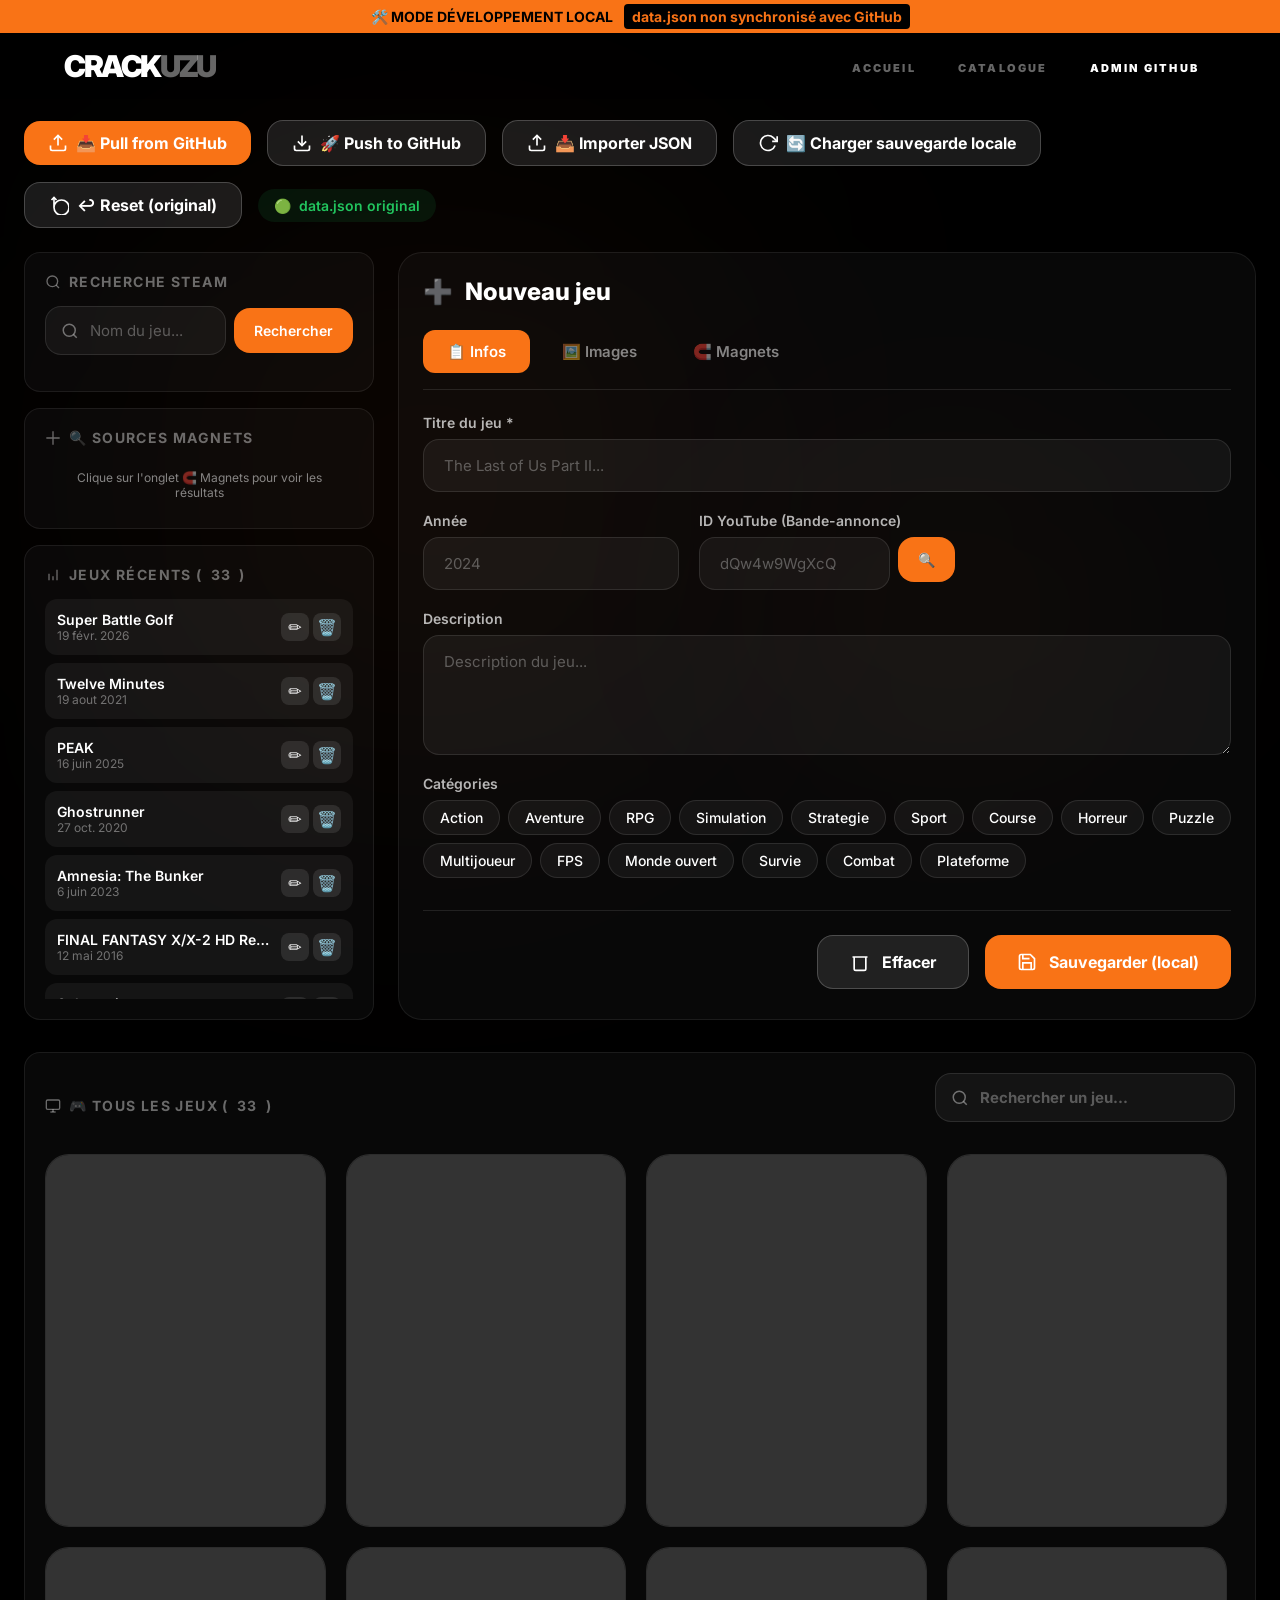
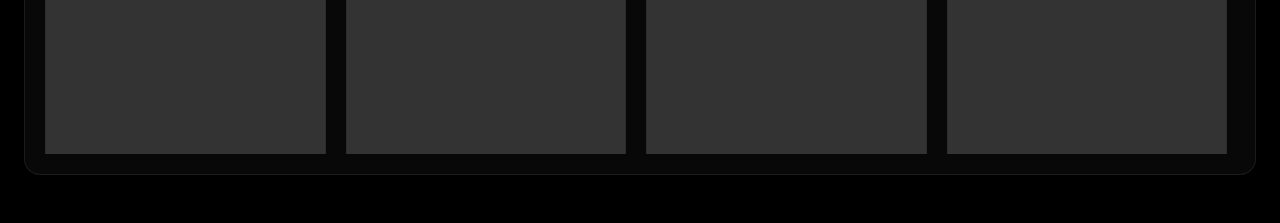
==== commit 4d41c650: "Update admin.html" ====
--- a/admin.html
+++ b/admin.html
@@ -105,6 +105,23 @@
     .recent-btn{width:28px;height:28px;border-radius:.5rem;border:none;background:rgba(255,255,255,.1);color:#fff;cursor:pointer;display:flex;align-items:center;justify-content:center;transition:all .2s}
     .recent-btn:hover{background:#f97316}
     .recent-btn.delete:hover{background:#ef4444}
+
+    /* ─── ALL GAMES GRID ─── */
+    .games-grid{display:grid;grid-template-columns:repeat(auto-fill,minmax(260px,1fr));gap:1.25rem;max-height:600px;overflow-y:auto;padding-right:.5rem}
+    .game-card{position:relative;background:rgba(255,255,255,.05);border:1px solid rgba(255,255,255,.1);border-radius:1.5rem;overflow:hidden;transition:all .2s;cursor:pointer}
+    .game-card:hover{background:rgba(255,255,255,.08);border-color:rgba(255,255,255,.2);transform:translateY(-2px)}
+    .game-card-img{width:100%;aspect-ratio:3/4;object-fit:cover;background:#333;transition:all .2s}
+    .game-card:hover .game-card-img{filter:brightness(.5)}
+    .game-card-overlay{position:absolute;top:0;left:0;right:0;bottom:0;background:rgba(0,0,0,.6);opacity:0;transition:all .3s;display:flex;flex-direction:column;align-items:center;justify-content:center;gap:.75rem}
+    .game-card:hover .game-card-overlay{opacity:1}
+    .game-card-btn{width:120px;padding:.625rem 0;border-radius:1rem;border:1px solid rgba(255,255,255,.3);background:rgba(255,255,255,.1);color:#fff;font-size:.8125rem;font-weight:600;cursor:pointer;transition:all .2s;display:flex;align-items:center;justify-content:center;gap:.5rem}
+    .game-card-btn:hover{background:rgba(249,115,22,.8);border-color:transparent;transform:scale(1.05)}
+    .game-card-btn.delete:hover{background:rgba(239,68,68,.8)}
+    .game-card-info{position:absolute;bottom:0;left:0;right:0;padding:5rem 1rem 1.5rem;opacity:0;transition:all .3s;background:linear-gradient(to top,rgba(0,0,0,.95) 0%,rgba(0,0,0,.7) 50%,rgba(0,0,0,0) 100%);pointer-events:none}
+    .game-card:hover .game-card-info{opacity:1}
+    .game-card-title{font-size:.9375rem;font-weight:600;white-space:nowrap;overflow:hidden;text-overflow:ellipsis;margin-bottom:.25rem}
+    .game-card-year{font-size:.75rem;color:rgba(255,255,255,.6)}
+    .game-card.hidden{display:none}
 
     /* ─── FORM ─── */
     .right-panel{background:rgba(255,255,255,.03);border:1px solid rgba(255,255,255,.08);border-radius:1.5rem;padding:1.5rem}
@@ -546,6 +563,33 @@
           </div>
         </div>
       </div>
+
+      <!-- ALL GAMES SECTION -->
+      <div class="games-section" style="margin-top:2rem">
+        <div class="panel-card">
+          <div class="panel-title" style="display:flex;align-items:center;justify-content:space-between;flex-wrap:wrap;gap:1rem">
+            <div style="display:flex;align-items:center;gap:.5rem">
+              <svg width="16" height="16" viewBox="0 0 24 24" fill="none" stroke="currentColor" stroke-width="2">
+                <rect x="2" y="3" width="20" height="14" rx="2" ry="2"/>
+                <line x1="8" y1="21" x2="16" y2="21"/>
+                <line x1="12" y1="17" x2="12" y2="21"/>
+              </svg>
+              🎮 Tous les jeux (<span id="allGamesCount">0</span>)
+            </div>
+            <div class="search-box" style="max-width:300px">
+              <div style="position:relative;flex:1">
+                <svg class="search-icon" width="18" height="18" viewBox="0 0 24 24" fill="none" stroke="currentColor" stroke-width="2">
+                  <circle cx="11" cy="11" r="8"/>
+                  <path d="m21 21-4.35-4.35"/>
+                </svg>
+                <input type="text" class="search-input" id="gamesSearch" placeholder="Rechercher un jeu..." oninput="filterGames()">
+              </div>
+            </div>
+          </div>
+          <div class="games-grid" id="allGamesGrid"></div>
+        </div>
+      </div>
+
     </div>
   </main>
 
@@ -629,6 +673,7 @@
           }
         }
         displayRecentGames();
+        displayAllGames();
       } catch (e) {
         console.error('Error loading games:', e);
         state.games = [];
@@ -641,6 +686,7 @@
       if (localData) {
         state.games = JSON.parse(localData);
         displayRecentGames();
+        displayAllGames();
         showToast('Sauvegarde locale chargée !', 'success');
         state.isModified = true;
         updateStatusBadge();
@@ -658,6 +704,7 @@
           state.games = await res.json();
           localStorage.removeItem('crackuzu_games');
           displayRecentGames();
+          displayAllGames();
           clearForm();
           state.isModified = false;
           updateStatusBadge();
@@ -728,6 +775,7 @@
       
       showToast('Jeu sauvegardé localement ! N\'oublie pas d\'exporter data.json', 'success');
       displayRecentGames();
+      displayAllGames();
     }
 
     function exportDataJson() {
@@ -783,6 +831,7 @@
       
       showToast('Jeu supprimé', 'success');
       displayRecentGames();
+      displayAllGames();
       clearForm();
     }
 
@@ -858,6 +907,7 @@
         localStorage.setItem('crackuzu_games', JSON.stringify(games));
         state.games = games;
         displayRecentGames();
+        displayAllGames();
 
         showToast(`${games.length} jeux récupérés depuis GitHub !`, 'success');
         updateStatusBadge();
@@ -1022,7 +1072,7 @@
 
           container.innerHTML = data.slice(0, 6).map(game => `
             <div class="search-item" onclick="selectSteamGame(${game.appid})">
-              <img class="search-img" src="https://cdn.cloudflare.steamstatic.com/steam/apps/${game.appid}/capsule_sm_120.jpg" alt="" onerror="this.style.display='none'">
+              <img class="search-img" src="https://cdn.cloudflare.steamstatic.com/steam/apps/${game.appid}/capsule_sm_120.jpg" alt="" onerror="this.parentElement.style.display='none'">
               <div class="search-info">
                 <div class="search-name">${esc(game.name)}</div>
                 <div class="search-meta">AppID: ${game.appid}</div>
@@ -1085,16 +1135,22 @@
     // IMAGE GALLERIES
     // ═══════════════════════════════════════════════════════════
     function updateGalleries(appid) {
+      // All Steam portrait options
       const portraits = [
         `https://cdn.cloudflare.steamstatic.com/steam/apps/${appid}/library_600x900.jpg`,
         `https://cdn.cloudflare.steamstatic.com/steam/apps/${appid}/library_600x900_2x.jpg`,
         `https://cdn.cloudflare.steamstatic.com/steam/apps/${appid}/portrait.png`,
-        `https://cdn.cloudflare.steamstatic.com/steam/apps/${appid}/capsule_231x87.jpg`
+        `https://cdn.cloudflare.steamstatic.com/steam/apps/${appid}/library_hero_portrait.png`,
+        `https://cdn.cloudflare.steamstatic.com/steam/apps/${appid}/hero_capsule.jpg`,
+        `https://cdn.cloudflare.steamstatic.com/steam/apps/${appid}/capsule_231x87.jpg`,
+        `https://cdn.cloudflare.steamstatic.com/steam/apps/${appid}/capsule_467x181.jpg`,
+        `https://cdn.cloudflare.steamstatic.com/steam/apps/${appid}/capsule_616x353.jpg`,
+        `https://cdn.cloudflare.steamstatic.com/steam/apps/${appid}/store_capsule_vertical.jpg`
       ];
-      
+
       document.getElementById('portraitGallery').innerHTML = portraits.map((url, i) => `
         <div class="img-item ${state.selectedPortrait === url ? 'selected' : ''}" onclick="selectPortrait('${url}', this)">
-          <img src="${url}" alt="" loading="lazy" onerror="this.style.display='none'">
+          <img src="${url}" alt="" loading="lazy" onerror="this.parentElement.style.display='none'">
           <div class="img-check"><svg width="14" height="14" viewBox="0 0 24 24" fill="none" stroke="#fff" stroke-width="3"><polyline points="20 6 9 17 4 12"/></svg></div>
         </div>
       `).join('');
@@ -1103,16 +1159,23 @@
         state.selectedPortrait = portraits[0];
       }
 
+      // All Steam banner options + API data
       const banners = [
-        appid ? `https://cdn.akamai.steamstatic.com/steam/apps/${appid}/library_hero.jpg` : null,
-        appid ? `https://cdn.akamai.steamstatic.com/steam/apps/${appid}/library_hero_2x.jpg` : null,
+        `https://cdn.akamai.steamstatic.com/steam/apps/${appid}/library_hero.jpg`,
+        `https://cdn.akamai.steamstatic.com/steam/apps/${appid}/library_hero_2x.jpg`,
+        `https://cdn.cloudflare.steamstatic.com/steam/apps/${appid}/header.jpg`,
+        `https://cdn.cloudflare.steamstatic.com/steam/apps/${appid}/page_bg_raw.jpg`,
+        `https://cdn.cloudflare.steamstatic.com/steam/apps/${appid}/page_background_generated.jpg`,
+        `https://cdn.akamai.steamstatic.com/steam/apps/${appid}/library_hero_blur.jpg`,
+        `https://cdn.cloudflare.steamstatic.com/steam/apps/${appid}/capsule_616x353.jpg`,
+        `https://cdn.cloudflare.steamstatic.com/steam/apps/${appid}/capsule_467x181.jpg`,
         state.steamData.background,
-        ...state.steamData.screenshots.slice(0, 3)
+        ...state.steamData.screenshots.slice(0, 4)
       ].filter(Boolean);
 
       document.getElementById('bannerGallery').innerHTML = banners.map((url, i) => `
         <div class="banner-item ${state.selectedBanner === url ? 'selected' : ''}" onclick="selectBanner('${url}', this)">
-          <img src="${url}" alt="" loading="lazy" onerror="this.style.display='none'">
+          <img src="${url}" alt="" loading="lazy" onerror="this.parentElement.style.display='none'">
           <div class="img-check" style="top:auto;bottom:.5rem"><svg width="14" height="14" viewBox="0 0 24 24" fill="none" stroke="#fff" stroke-width="3"><polyline points="20 6 9 17 4 12"/></svg></div>
         </div>
       `).join('');
@@ -1132,6 +1195,114 @@
       document.querySelectorAll('#bannerGallery .banner-item').forEach(i => i.classList.remove('selected'));
       el.classList.add('selected');
       document.getElementById('f-banner').value = url;
+    }
+
+    // ═══════════════════════════════════════════════════════════
+    // LOAD EXISTING IMAGES FOR EDIT
+    // ═══════════════════════════════════════════════════════════
+    async function loadExistingImages(game) {
+      // Extract appid from Steam URL if possible
+      let appid = null;
+      const steamUrlMatch = (game.portrait_url || game.banner_url || '').match(/steam\/apps\/(\d+)/);
+      if (steamUrlMatch) {
+        appid = steamUrlMatch[1];
+      }
+
+      // Fetch Steam API data if we have appid
+      let steamScreenshots = [];
+      let steamBackground = null;
+      if (appid) {
+        try {
+          const res = await fetch(`https://corsproxy.io/?${encodeURIComponent(`https://store.steampowered.com/api/appdetails?appids=${appid}&l=french&cc=FR`)}`);
+          if (res.ok) {
+            const result = await res.json();
+            const steamData = result[appid]?.data;
+            if (steamData) {
+              steamScreenshots = steamData.screenshots?.map(s => s.path_full) || [];
+              steamBackground = steamData.background;
+            }
+          }
+        } catch (e) {
+          console.log('Steam API fetch failed:', e);
+        }
+      }
+
+      // Build portrait gallery with current selected + Steam options
+      const portraits = [];
+      if (game.portrait_url && !game.portrait_url.includes('steam/apps/')) {
+        // Custom portrait (non-Steam)
+        portraits.push({ url: game.portrait_url, selected: true, label: 'Custom' });
+      }
+      if (appid) {
+        // Steam portraits - plus d'options
+        const steamPortraits = [
+          `https://cdn.cloudflare.steamstatic.com/steam/apps/${appid}/library_600x900.jpg`,
+          `https://cdn.cloudflare.steamstatic.com/steam/apps/${appid}/library_600x900_2x.jpg`,
+          `https://cdn.cloudflare.steamstatic.com/steam/apps/${appid}/portrait.png`,
+          `https://cdn.cloudflare.steamstatic.com/steam/apps/${appid}/library_hero_portrait.png`,
+          `https://cdn.cloudflare.steamstatic.com/steam/apps/${appid}/hero_capsule.jpg`,
+          `https://cdn.cloudflare.steamstatic.com/steam/apps/${appid}/capsule_231x87.jpg`,
+          `https://cdn.cloudflare.steamstatic.com/steam/apps/${appid}/capsule_467x181.jpg`,
+          `https://cdn.cloudflare.steamstatic.com/steam/apps/${appid}/capsule_616x353.jpg`,
+          `https://cdn.cloudflare.steamstatic.com/steam/apps/${appid}/store_capsule_vertical.jpg`
+        ];
+        steamPortraits.forEach(url => {
+          portraits.push({
+            url: url,
+            selected: game.portrait_url === url,
+            label: 'Steam'
+          });
+        });
+      } else if (game.portrait_url) {
+        // No Steam appid but has portrait - just show it
+        portraits.push({ url: game.portrait_url, selected: true, label: 'Current' });
+      }
+
+      document.getElementById('portraitGallery').innerHTML = portraits.map(p => `
+        <div class="img-item ${p.selected ? 'selected' : ''}" onclick="selectPortrait('${p.url}', this)">
+          <img src="${p.url}" alt="" loading="lazy" onerror="this.parentElement.style.display='none'">
+          <div class="img-check"><svg width="14" height="14" viewBox="0 0 24 24" fill="none" stroke="#fff" stroke-width="3"><polyline points="20 6 9 17 4 12"/></svg></div>
+        </div>
+      `).join('');
+
+      // Build banner gallery with current selected + Steam options + screenshots
+      const banners = [];
+      if (game.banner_url && !game.banner_url.includes('steam/apps/') && !game.banner_url.includes('akamai.steamstatic')) {
+        // Custom banner (non-Steam)
+        banners.push({ url: game.banner_url, selected: true, label: 'Custom' });
+      }
+      if (appid) {
+        // Steam banners - plus d'options
+        const steamBanners = [
+          `https://cdn.akamai.steamstatic.com/steam/apps/${appid}/library_hero.jpg`,
+          `https://cdn.akamai.steamstatic.com/steam/apps/${appid}/library_hero_2x.jpg`,
+          `https://cdn.cloudflare.steamstatic.com/steam/apps/${appid}/header.jpg`,
+          `https://cdn.cloudflare.steamstatic.com/steam/apps/${appid}/page_bg_raw.jpg`,
+          `https://cdn.cloudflare.steamstatic.com/steam/apps/${appid}/page_background_generated.jpg`,
+          `https://cdn.akamai.steamstatic.com/steam/apps/${appid}/library_hero_blur.jpg`,
+          `https://cdn.cloudflare.steamstatic.com/steam/apps/${appid}/capsule_616x353.jpg`,
+          `https://cdn.cloudflare.steamstatic.com/steam/apps/${appid}/capsule_467x181.jpg`,
+          steamBackground,
+          ...steamScreenshots.slice(0, 4)
+        ].filter(Boolean);
+        steamBanners.forEach(url => {
+          banners.push({
+            url: url,
+            selected: game.banner_url === url,
+            label: 'Steam'
+          });
+        });
+      } else if (game.banner_url) {
+        // No Steam appid but has banner - just show it
+        banners.push({ url: game.banner_url, selected: true, label: 'Current' });
+      }
+
+      document.getElementById('bannerGallery').innerHTML = banners.map(b => `
+        <div class="banner-item ${b.selected ? 'selected' : ''}" onclick="selectBanner('${b.url}', this)">
+          <img src="${b.url}" alt="" loading="lazy" onerror="this.parentElement.style.display='none'">
+          <div class="img-check" style="top:auto;bottom:.5rem"><svg width="14" height="14" viewBox="0 0 24 24" fill="none" stroke="#fff" stroke-width="3"><polyline points="20 6 9 17 4 12"/></svg></div>
+        </div>
+      `).join('');
     }
 
     // ═══════════════════════════════════════════════════════════
@@ -1702,7 +1873,7 @@
       }).join('');
     }
 
-    function editGame(idx) {
+    async function editGame(idx) {
       const game = state.games[idx];
       if (!game) return;
       
@@ -1719,14 +1890,18 @@
       state.selectedBanner = game.banner_url || '';
       state.selectedCategories = new Set(game.categories || []);
       state.selectedMagnets = game.magnets || [];
-      
+
       renderCategories();
       renderMagnets();
+      await loadExistingImages(game);
       
       document.getElementById('formTitleIcon').textContent = '✏️';
       document.getElementById('formTitleText').textContent = 'Modifier jeu';
       document.getElementById('deleteBtn').style.display = 'flex';
-      
+
+      // Scroll vers le formulaire d'édition
+      window.scrollTo({ top: 0, behavior: 'smooth' });
+
       showToast('Jeu chargé pour modification', 'success');
     }
 
@@ -1741,6 +1916,66 @@
       displayRecentGames();
       showToast('Jeu supprimé', 'success');
       
+      if (editingGameIndex === idx) {
+        clearForm();
+      }
+    }
+
+    // ═══════════════════════════════════════════════════════════
+    // ALL GAMES GRID
+    // ═══════════════════════════════════════════════════════════
+    function displayAllGames() {
+      const container = document.getElementById('allGamesGrid');
+      const games = state.games || [];
+
+      document.getElementById('allGamesCount').textContent = games.length;
+
+      if (!games.length) {
+        container.innerHTML = '<div style="padding:2rem;text-align:center;color:rgba(255,255,255,.4);grid-column:1/-1">Aucun jeu</div>';
+        return;
+      }
+
+      container.innerHTML = games.map((game, idx) => `
+        <div class="game-card" data-title="${esc(game.title || '').toLowerCase()}" data-idx="${idx}">
+          <img class="game-card-img" src="${esc(game.portrait_url || '')}" onerror="this.src='data:image/svg+xml,<svg xmlns=%22http://www.w3.org/2000/svg%22 viewBox=%220 0 1 1%22><rect fill=%22%23333%22/></svg>'">
+          <div class="game-card-overlay">
+            <button class="game-card-btn" onclick="event.stopPropagation();editGame(${idx})" title="Modifier">✏️ Modifier</button>
+            <button class="game-card-btn delete" onclick="event.stopPropagation();deleteGameFromCard(${idx})" title="Supprimer">🗑️ Supprimer</button>
+          </div>
+          <div class="game-card-info">
+            <div class="game-card-title" title="${esc(game.title || '')}">${esc(game.title || 'Sans titre')}</div>
+            <div class="game-card-year">${esc(game.year || 'N/A')} • ${esc(game.categories?.[0] || 'Sans catégorie')}</div>
+          </div>
+        </div>
+      `).join('');
+    }
+
+    function filterGames() {
+      const searchTerm = document.getElementById('gamesSearch').value.toLowerCase().trim();
+      const cards = document.querySelectorAll('.game-card');
+
+      cards.forEach(card => {
+        const title = card.getAttribute('data-title');
+        if (searchTerm === '' || title.includes(searchTerm)) {
+          card.classList.remove('hidden');
+        } else {
+          card.classList.add('hidden');
+        }
+      });
+    }
+
+    function deleteGameFromCard(idx) {
+      if (!confirm('Supprimer ce jeu ?')) return;
+
+      state.games.splice(idx, 1);
+      localStorage.setItem('crackuzu_games', JSON.stringify(state.games));
+      state.isModified = true;
+      updateStatusBadge();
+
+      displayRecentGames();
+      displayAllGames();
+      showToast('Jeu supprimé', 'success');
+
       if (editingGameIndex === idx) {
         clearForm();
       }
@@ -1818,1823 +2053,3 @@
   </script>
 </body>
 </html>
-<!DOCTYPE html>
-<html lang="fr">
-<head>
-  <meta charset="UTF-8" />
-  <meta name="viewport" content="width=device-width, initial-scale=1.0" />
-  <title>CRACKUZU - Admin GitHub</title>
-  <link rel="preconnect" href="https://fonts.googleapis.com">
-  <link rel="preconnect" href="https://fonts.gstatic.com" crossorigin>
-  <link href="https://fonts.googleapis.com/css2?family=Inter:wght@300;400;500;600;700;800;900&display=swap" rel="stylesheet">
-  <style>
-    *,:before,:after{box-sizing:border-box;margin:0;padding:0}
-    html{scroll-behavior:smooth}
-    body{font-family:Inter,system-ui,-apple-system,sans-serif;background:#000;color:#fff;overflow-x:hidden;-webkit-font-smoothing:antialiased}
-    a{color:inherit;text-decoration:none}
-    button{font:inherit;border:0;background:none;color:inherit;cursor:pointer}
-    img,svg{display:block;max-width:100%}
-    textarea,input,select{font:inherit;color:inherit}
-
-    ::-webkit-scrollbar{width:6px;height:6px}
-    ::-webkit-scrollbar-track{background:transparent}
-    ::-webkit-scrollbar-thumb{background:#f97316;border-radius:3px}
-
-    /* ─── DEV MODE BANNER ─── */
-    .dev-banner{position:fixed;top:0;left:0;right:0;z-index:200;background:#f97316;color:#000;padding:.5rem 1rem;text-align:center;font-weight:700;font-size:.875rem}
-    .dev-banner span{background:#000;color:#f97316;padding:.25rem .5rem;border-radius:.25rem;margin-left:.5rem}
-
-    /* ─── HEADER ─── */
-    .header{position:fixed;top:32px;left:0;right:0;z-index:100;transition:all .5s;background:linear-gradient(to bottom,rgba(0,0,0,.6),rgba(0,0,0,.1),transparent)}
-    .header.scrolled{background:rgba(0,0,0,.4);backdrop-filter:blur(20px);border-bottom:1px solid rgba(255,255,255,.05)}
-    
-    .nav{max-width:2000px;margin:0 auto}
-    .nav-inner{display:flex;align-items:center;justify-content:space-between;padding:0 1.5rem;height:68px}
-    @media(min-width:768px){.nav-inner{padding:0 2.5rem}}
-    @media(min-width:1024px){.nav-inner{padding:0 4rem}}
-    .logo-link{display:flex;align-items:center;gap:.75rem;flex-shrink:0}
-    .logo-text{font-size:1.875rem;font-weight:900;letter-spacing:-.08em;line-height:1;user-select:none;text-transform:uppercase}
-    .logo-dim{color:rgba(255,255,255,.4)}
-    .nav-links{display:none}
-    @media(min-width:1024px){.nav-links{display:flex;align-items:center}}
-    .nav-links ul{display:flex;align-items:center;gap:.5rem;list-style:none}
-    .nav-a{padding:.5rem 1rem;font-size:11px;font-weight:900;text-transform:uppercase;letter-spacing:.2em;border-radius:9999px;transition:all .3s;border:1px solid transparent;color:rgba(255,255,255,.4);text-decoration:none}
-    .nav-a:hover{color:rgba(255,255,255,.8);background:rgba(255,255,255,.05)}
-    .nav-a.active{color:#fff}
-    .nav-right{display:flex;align-items:center;gap:.75rem}
-
-    /* ─── LAYOUT ─── */
-    .page{min-height:100vh;background:#000;padding-top:120px;padding-bottom:3rem;position:relative;overflow-x:hidden}
-    .glow{position:fixed;top:20%;left:10%;width:600px;height:600px;border-radius:9999px;background:rgba(249,115,22,.05);filter:blur(150px);pointer-events:none;z-index:0}
-    .glow2{position:fixed;bottom:10%;right:10%;width:400px;height:400px;border-radius:9999px;background:rgba(249,115,22,.03);filter:blur(120px);pointer-events:none;z-index:0}
-    .wrap{position:relative;z-index:1;max-width:1400px;margin:0 auto;padding:0 1.5rem}
-
-    /* ─── EXPORT BAR ─── */
-    .export-bar{display:flex;gap:1rem;margin-bottom:1.5rem;flex-wrap:wrap;align-items:center}
-    .export-btn{padding:.75rem 1.5rem;border-radius:1rem;font-weight:700;transition:all .3s;display:flex;align-items:center;gap:.5rem}
-    .export-btn.primary{background:#f97316;color:#fff}
-    .export-btn.primary:hover{background:#ea580c}
-    .export-btn.secondary{background:rgba(255,255,255,.1);color:#fff;border:1px solid rgba(255,255,255,.2)}
-    .export-btn.secondary:hover{background:rgba(255,255,255,.15)}
-    .status-badge{padding:.5rem 1rem;border-radius:9999px;background:rgba(34,197,94,.1);color:#22c55e;font-size:.875rem;font-weight:600;display:flex;align-items:center;gap:.5rem}
-    .status-badge.modified{background:rgba(249,115,22,.1);color:#f97316}
-
-    /* ─── MAIN GRID ─── */
-    .main-grid{display:grid;grid-template-columns:350px 1fr;gap:1.5rem}
-    @media(max-width:1024px){.main-grid{grid-template-columns:1fr}}
-
-    /* ─── LEFT PANEL ─── */
-    .left-panel{display:flex;flex-direction:column;gap:1rem}
-    .panel-card{padding:1.25rem;border-radius:1rem;background:rgba(255,255,255,.03);border:1px solid rgba(255,255,255,.08)}
-    .panel-title{font-size:.875rem;font-weight:700;text-transform:uppercase;letter-spacing:.1em;color:rgba(255,255,255,.4);margin-bottom:1rem;display:flex;align-items:center;gap:.5rem}
-
-    /* ─── GAME SEARCH ─── */
-    .search-box{display:flex;gap:.5rem;margin-bottom:1rem;position:relative;align-items:center}
-    .search-input{width:100%;padding:.875rem 1rem .875rem 2.75rem;border-radius:1rem;background:rgba(255,255,255,.05);border:1px solid rgba(255,255,255,.1);color:#fff;font-size:.9375rem;transition:all .3s}
-    .search-input:focus{outline:none;border-color:#f97316;background:rgba(255,255,255,.08)}
-    .search-input::placeholder{color:rgba(255,255,255,.3)}
-    .search-icon{position:absolute;left:1rem;top:50%;transform:translateY(-50%);color:rgba(255,255,255,.4);pointer-events:none}
-    .search-btn{padding:.875rem 1.25rem;border-radius:1rem;background:#f97316;color:#fff;font-size:.875rem;font-weight:600;border:none;cursor:pointer;transition:all .3s;white-space:nowrap;height:fit-content}
-    .search-btn:hover{background:#ea580c}
-    .search-results{max-height:300px;overflow-y:auto}
-    .search-item{padding:.875rem;border-radius:.75rem;display:flex;align-items:center;gap:.875rem;cursor:pointer;transition:all .2s;border:1px solid transparent}
-    .search-item:hover{background:rgba(255,255,255,.05);border-color:rgba(255,255,255,.1)}
-    .search-img{width:48px;height:48px;border-radius:.5rem;object-fit:cover;background:rgba(255,255,255,.1)}
-    .search-info{flex:1;min-width:0}
-    .search-name{font-size:.9375rem;font-weight:600;white-space:nowrap;overflow:hidden;text-overflow:ellipsis}
-    .search-meta{font-size:.75rem;color:rgba(255,255,255,.4);margin-top:.25rem}
-
-    /* ─── MAGNET SOURCES ─── */
-    .source-list{display:flex;flex-direction:column;gap:.5rem}
-    .source-item{display:flex;align-items:center;gap:.75rem;padding:.75rem;border-radius:.75rem;background:rgba(255,255,255,.03);border:1px solid rgba(255,255,255,.08);cursor:pointer;transition:all .2s}
-    .source-item:hover{background:rgba(255,255,255,.06);border-color:rgba(255,255,255,.15)}
-    .source-item.active{border-color:#f97316;background:rgba(249,115,22,.1)}
-    .source-dot{width:10px;height:10px;border-radius:50%;background:#22c55e}
-    .source-dot.offline{background:#ef4444}
-    .source-name{font-size:.875rem;font-weight:600}
-
-    /* ─── RECENT GAMES ─── */
-    .recent-list{display:flex;flex-direction:column;gap:.5rem;max-height:400px;overflow-y:auto}
-    .recent-item{display:flex;align-items:center;gap:.75rem;padding:.75rem;border-radius:.75rem;background:rgba(255,255,255,.05);cursor:pointer;transition:all .2s}
-    .recent-item:hover{background:rgba(249,115,22,.1)}
-    .recent-img{width:40px;height:60px;border-radius:.5rem;object-fit:cover;background:#333}
-    .recent-info{flex:1;min-width:0}
-    .recent-title{font-size:.875rem;font-weight:600;white-space:nowrap;overflow:hidden;text-overflow:ellipsis}
-    .recent-year{font-size:.75rem;color:rgba(255,255,255,.4)}
-    .recent-actions{display:flex;gap:.25rem}
-    .recent-btn{width:28px;height:28px;border-radius:.5rem;border:none;background:rgba(255,255,255,.1);color:#fff;cursor:pointer;display:flex;align-items:center;justify-content:center;transition:all .2s}
-    .recent-btn:hover{background:#f97316}
-    .recent-btn.delete:hover{background:#ef4444}
-
-    /* ─── FORM ─── */
-    .right-panel{background:rgba(255,255,255,.03);border:1px solid rgba(255,255,255,.08);border-radius:1.5rem;padding:1.5rem}
-    .form-title{font-size:1.5rem;font-weight:800;margin-bottom:1.5rem;display:flex;align-items:center;gap:.75rem}
-    .form-grid{display:grid;grid-template-columns:repeat(auto-fit,minmax(250px,1fr));gap:1.25rem;margin-bottom:1.5rem}
-    .form-group{display:flex;flex-direction:column;gap:.5rem}
-    .form-group.full-width{grid-column:1/-1}
-    .form-label{font-size:.875rem;font-weight:600;color:rgba(255,255,255,.7)}
-    .form-input{width:100%;padding:1rem 1.25rem;border-radius:1rem;background:rgba(255,255,255,.05);border:1px solid rgba(255,255,255,.1);color:#fff;font-size:.9375rem;transition:all .3s}
-    .form-input:focus{outline:none;border-color:#f97316;background:rgba(255,255,255,.08)}
-    .form-input::placeholder{color:rgba(255,255,255,.3)}
-    textarea.form-input{min-height:120px;resize:vertical;font-family:inherit}
-
-    /* ─── CATEGORIES ─── */
-    .category-grid{display:flex;flex-wrap:wrap;gap:.5rem}
-    .category-chip{padding:.5rem 1rem;border-radius:9999px;background:rgba(255,255,255,.05);border:1px solid rgba(255,255,255,.1);cursor:pointer;transition:all .2s;font-size:.875rem;font-weight:500}
-    .category-chip:hover{background:rgba(255,255,255,.1)}
-    .category-chip.active{background:#f97316;border-color:#f97316;color:#fff}
-
-    /* ─── IMAGE GALLERY ─── */
-    .gallery-section{margin-bottom:1.5rem}
-    .gallery-title{font-size:1rem;font-weight:700;margin-bottom:.75rem;color:rgba(255,255,255,.8)}
-    .gallery-grid{display:grid;grid-template-columns:repeat(auto-fill,minmax(120px,1fr));gap:.75rem}
-    .img-item{position:relative;aspect-ratio:3/4;border-radius:.75rem;overflow:hidden;cursor:pointer;border:2px solid transparent;transition:all .2s;background:rgba(255,255,255,.05)}
-    .img-item:hover{border-color:rgba(255,255,255,.3)}
-    .img-item.selected{border-color:#f97316}
-    .img-item img{width:100%;height:100%;object-fit:cover}
-    .img-check{position:absolute;top:.5rem;right:.5rem;width:24px;height:24px;border-radius:50%;background:#f97316;display:flex;align-items:center;justify-content:center;opacity:0;transition:all .2s}
-    .img-item.selected .img-check{opacity:1}
-
-    /* ─── BANNER GALLERY ─── */
-    .banner-grid{display:grid;grid-template-columns:repeat(auto-fill,minmax(200px,1fr));gap:.75rem}
-    .banner-item{position:relative;aspect-ratio:16/9;border-radius:.75rem;overflow:hidden;cursor:pointer;border:2px solid transparent;transition:all .2s;background:rgba(255,255,255,.05)}
-    .banner-item:hover{border-color:rgba(255,255,255,.3)}
-    .banner-item.selected{border-color:#f97316}
-    .banner-item img{width:100%;height:100%;object-fit:cover}
-
-    /* ─── MAGNETS ─── */
-    .magnet-list{display:flex;flex-direction:column;gap:.75rem}
-    .magnet-item{display:flex;flex-direction:column;gap:.75rem;padding:1rem;border-radius:1rem;background:rgba(255,255,255,.05);border:1px solid rgba(255,255,255,.1)}
-    .magnet-row{display:flex;gap:.75rem;align-items:center}
-    .magnet-input{flex:1;padding:.75rem 1rem;border-radius:.75rem;background:rgba(255,255,255,.05);border:1px solid rgba(255,255,255,.1);color:#fff;font-size:.875rem}
-    .magnet-input:focus{outline:none;border-color:#f97316}
-    .magnet-btn{padding:.75rem 1rem;border-radius:.75rem;background:rgba(255,255,255,.1);color:#fff;border:none;cursor:pointer;transition:all .2s;font-weight:600}
-    .magnet-btn:hover{background:#f97316}
-    .magnet-select{padding:.75rem 1rem;border-radius:.75rem;background:rgba(255,255,255,.05);border:1px solid rgba(255,255,255,.1);color:#fff;font-size:.875rem;cursor:pointer}
-    .magnet-select:focus{outline:none;border-color:#f97316}
-
-    /* ─── UPLOAD ─── */
-    .upload-zone{border:2px dashed rgba(255,255,255,.2);border-radius:1rem;padding:2rem;text-align:center;cursor:pointer;transition:all .3s}
-    .upload-zone:hover{border-color:#f97316;background:rgba(249,115,22,.05)}
-    .upload-zone.pasting{border-color:#22c55e;background:rgba(34,197,94,.1)}
-    .upload-icon{width:48px;height:48px;margin:0 auto 1rem;color:rgba(255,255,255,.4)}
-    .upload-text{color:rgba(255,255,255,.6);font-size:.9375rem}
-    .upload-text span{color:#f97316;font-weight:600}
-    .upload-preview{display:none;margin-top:1rem}
-    .upload-preview img{max-width:200px;max-height:150px;border-radius:.75rem;margin:0 auto}
-    .upload-actions{display:flex;gap:.5rem;justify-content:center;margin-top:1rem}
-
-    /* ─── TABS ─── */
-    .tabs{display:flex;gap:.5rem;margin-bottom:1.5rem;border-bottom:1px solid rgba(255,255,255,.1);padding-bottom:1rem}
-    .tab{padding:.75rem 1.5rem;border-radius:.75rem;font-size:.9375rem;font-weight:600;cursor:pointer;transition:all .2s;border:none;background:transparent;color:rgba(255,255,255,.5)}
-    .tab:hover{color:rgba(255,255,255,.8);background:rgba(255,255,255,.05)}
-    .tab.active{color:#fff;background:#f97316}
-
-    /* ─── ACTION BAR ─── */
-    .action-bar{display:flex;gap:1rem;justify-content:flex-end;margin-top:2rem;padding-top:1.5rem;border-top:1px solid rgba(255,255,255,.1)}
-    .action-btn{padding:1rem 2rem;border-radius:1rem;font-size:1rem;font-weight:700;transition:all .3s;display:flex;align-items:center;gap:.75rem}
-    .btn-save{background:#f97316;color:#fff}
-    .btn-save:hover{background:#ea580c}
-    .btn-clear{background:rgba(255,255,255,.1);color:#fff;border:1px solid rgba(255,255,255,.2)}
-    .btn-clear:hover{background:rgba(255,255,255,.15)}
-    .btn-delete{background:rgba(239,68,68,.1);color:#ef4444;border:1px solid rgba(239,68,68,.2)}
-    .btn-delete:hover{background:rgba(239,68,68,.2)}
-
-    /* ─── TOAST ─── */
-    .toast{position:fixed;bottom:2rem;right:2rem;padding:1rem 1.5rem;border-radius:1rem;background:rgba(255,255,255,.1);backdrop-filter:blur(20px);border:1px solid rgba(255,255,255,.2);display:flex;align-items:center;gap:.75rem;transform:translateX(400px);transition:all .3s;z-index:1000}
-    .toast.show{transform:translateX(0)}
-    .toast.success{background:rgba(34,197,94,.1);border-color:rgba(34,197,94,.3);color:#22c55e}
-    .toast.error{background:rgba(239,68,68,.1);border-color:rgba(239,68,68,.3);color:#ef4444}
-
-    /* ─── YOUTUBE MODAL ─── */
-    .yt-modal{position:fixed;inset:0;z-index:1000;background:rgba(0,0,0,.9);display:none;align-items:center;justify-content:center;padding:2rem}
-    .yt-modal.show{display:flex}
-    .yt-content{width:100%;max-width:800px;max-height:90vh;overflow-y:auto;background:rgba(255,255,255,.05);backdrop-filter:blur(20px);border:1px solid rgba(255,255,255,.1);border-radius:1.5rem;padding:1.5rem}
-    .yt-header{display:flex;justify-content:space-between;align-items:center;margin-bottom:1.5rem}
-    .yt-title{font-size:1.25rem;font-weight:700}
-    .yt-close{width:40px;height:40px;border-radius:50%;border:none;background:rgba(255,255,255,.1);color:#fff;cursor:pointer;display:flex;align-items:center;justify-content:center;transition:all .2s}
-    .yt-close:hover{background:rgba(239,68,68,.8)}
-    .yt-list{display:grid;grid-template-columns:repeat(auto-fill,minmax(250px,1fr));gap:1rem}
-    .yt-item{cursor:pointer;border-radius:1rem;overflow:hidden;background:rgba(255,255,255,.05);transition:all .2s}
-    .yt-item:hover{background:rgba(255,255,255,.1);transform:translateY(-4px)}
-    .yt-thumb{width:100%;aspect-ratio:16/9;object-fit:cover}
-    .yt-info{padding:1rem}
-    .yt-video-title{font-size:.875rem;font-weight:600;margin-bottom:.25rem;white-space:nowrap;overflow:hidden;text-overflow:ellipsis}
-    .yt-channel{font-size:.75rem;color:rgba(255,255,255,.5)}
-
-    /* ─── LOADING ─── */
-    .loading{position:fixed;inset:0;background:rgba(0,0,0,.8);display:none;align-items:center;justify-content:center;z-index:1000}
-    .loading.show{display:flex}
-    .loading-spinner{width:48px;height:48px;border:3px solid rgba(255,255,255,.1);border-top-color:#f97316;border-radius:50%;animation:spin 1s linear infinite}
-    @keyframes spin{to{transform:rotate(360deg)}}
-
-    /* ─── SOURCE BUTTONS ─── */
-    .source-group{margin-bottom:1rem}
-    .source-group-title{font-size:.75rem;font-weight:700;text-transform:uppercase;letter-spacing:.1em;color:rgba(255,255,255,.4);padding:.5rem 1rem;margin-bottom:.5rem;border-bottom:1px solid rgba(255,255,255,.1)}
-    .source-result-item{display:flex;align-items:center;gap:1rem;padding:1rem;border-radius:.5rem;background:rgba(255,255,255,.05);cursor:pointer;transition:all .2s;margin-bottom:.5rem;border:1px solid rgba(255,255,255,.1)}
-    .source-result-item:hover{background:rgba(249,115,22,.15);border-color:rgba(249,115,22,.3);transform:translateX(4px)}
-    .source-result-item .source-icon{width:36px;height:36px;border-radius:.5rem;display:flex;align-items:center;justify-content:center;font-size:1.25rem;flex-shrink:0;background:rgba(255,255,255,.1)}
-    .source-result-item .info{flex:1;min-width:0}
-    .source-result-item .name{font-size:.9375rem;font-weight:600;white-space:nowrap;overflow:hidden;text-overflow:ellipsis;margin-bottom:.25rem}
-    .source-result-item .meta{font-size:.75rem;color:rgba(255,255,255,.5);display:flex;gap:1rem;flex-wrap:wrap}
-    .source-result-item .meta span{display:flex;align-items:center;gap:.25rem}
-    .source-result-item .size{background:rgba(249,115,22,.2);color:#f97316;padding:.25rem .75rem;border-radius:9999px;font-size:.75rem;font-weight:600;white-space:nowrap}
-    .source-result-item .add-btn{width:36px;height:36px;border-radius:.5rem;background:#f97316;color:#fff;border:none;cursor:pointer;display:flex;align-items:center;justify-content:center;font-size:1.25rem;font-weight:700;flex-shrink:0;transition:all .2s}
-    .source-result-item .add-btn:hover{background:#ea580c;transform:scale(1.1)}
-  </style>
-</head>
-<body>
-  <!-- DEV MODE BANNER -->
-  <div class="dev-banner">
-    🛠️ MODE DÉVELOPPEMENT LOCAL <span>data.json non synchronisé avec GitHub</span>
-  </div>
-
-  <!-- LOADING -->
-  <div class="loading" id="loading">
-    <div class="loading-spinner"></div>
-  </div>
-
-  <!-- YOUTUBE MODAL -->
-  <div class="yt-modal" id="ytModal">
-    <div class="yt-content">
-      <div class="yt-header">
-        <div class="yt-title">🎬 Sélectionner une bande-annonce</div>
-        <button class="yt-close" onclick="closeYtModal()">✕</button>
-      </div>
-      <div class="yt-list" id="ytList"></div>
-    </div>
-  </div>
-
-  <!-- TOAST -->
-  <div class="toast" id="toast">
-    <svg width="20" height="20" viewBox="0 0 24 24" fill="none" stroke="currentColor" stroke-width="2">
-      <polyline points="20,6 9,17 4,12"/>
-    </svg>
-    <span id="toastMsg">Sauvegardé!</span>
-  </div>
-
-  <!-- HEADER -->
-  <header class="header" id="header">
-    <div class="nav">
-      <div class="nav-inner">
-        <a href="index.html" class="logo-link">
-          <div class="logo-text">CRACK<span class="logo-dim">UZU</span></div>
-        </a>
-        <nav class="nav-links">
-          <ul>
-            <li><a href="index.html" class="nav-a">Accueil</a></li>
-            <li><a href="Catalogue.html" class="nav-a">Catalogue</a></li>
-            <li><a href="admin.html" class="nav-a active">Admin GitHub</a></li>
-          </ul>
-        </nav>
-      </div>
-    </div>
-  </header>
-
-  <!-- MAIN PAGE -->
-  <main class="page" id="mainApp">
-    <div class="glow"></div>
-    <div class="glow2"></div>
-    <div class="wrap">
-      
-      <!-- EXPORT BAR -->
-      <div class="export-bar">
-        <button class="export-btn primary" onclick="pullFromGitHub()">
-          <svg width="20" height="20" viewBox="0 0 24 24" fill="none" stroke="currentColor" stroke-width="2">
-            <path d="M21 15v4a2 2 0 0 1-2 2H5a2 2 0 0 1-2-2v-4"/>
-            <polyline points="17,8 12,3 7,8"/>
-            <line x1="12" y1="3" x2="12" y2="15"/>
-          </svg>
-          📥 Pull from GitHub
-        </button>
-        <button class="export-btn secondary" onclick="pushToGitHub()">
-          <svg width="20" height="20" viewBox="0 0 24 24" fill="none" stroke="currentColor" stroke-width="2">
-            <path d="M21 15v4a2 2 0 0 1-2 2H5a2 2 0 0 1-2-2v-4"/>
-            <polyline points="7,10 12,15 17,10"/>
-            <line x1="12" y1="15" x2="12" y2="3"/>
-          </svg>
-          🚀 Push to GitHub
-        </button>
-        <input type="file" id="importFile" accept=".json" style="display:none" onchange="importDataJson(this)">
-        <button class="export-btn secondary" onclick="document.getElementById('importFile').click()">
-          <svg width="20" height="20" viewBox="0 0 24 24" fill="none" stroke="currentColor" stroke-width="2">
-            <path d="M21 15v4a2 2 0 0 1-2 2H5a2 2 0 0 1-2-2v-4"/>
-            <polyline points="17,8 12,3 7,8"/>
-            <line x1="12" y1="3" x2="12" y2="15"/>
-          </svg>
-          📥 Importer JSON
-        </button>
-        <button class="export-btn secondary" onclick="loadFromLocalStorage()">
-          <svg width="20" height="20" viewBox="0 0 24 24" fill="none" stroke="currentColor" stroke-width="2">
-            <polyline points="23,4 23,10 17,10"/>
-            <path d="M20.49 15a9 9 0 1 1-2.12-9.36L23 10"/>
-          </svg>
-          🔄 Charger sauvegarde locale
-        </button>
-        <button class="export-btn secondary" onclick="resetToOriginal()">
-          <svg width="20" height="20" viewBox="0 0 24 24" fill="none" stroke="currentColor" stroke-width="2">
-            <polyline points="3,6 6,3 9,6"/>
-            <path d="M6 3v12a9 9 0 0 0 9 9 9 9 0 0 0 9-9 9 9 0 0 0-9-9 9 9 0 0 0-9 9"/>
-          </svg>
-          ↩️ Reset (original)
-        </button>
-        <div class="status-badge" id="statusBadge">
-          <span>🟢</span> data.json original
-        </div>
-      </div>
-
-      <div class="main-grid">
-        <!-- LEFT PANEL -->
-        <aside class="left-panel">
-          <!-- STEAM SEARCH -->
-          <div class="panel-card">
-            <div class="panel-title">
-              <svg width="16" height="16" viewBox="0 0 24 24" fill="none" stroke="currentColor" stroke-width="2">
-                <circle cx="11" cy="11" r="8"/>
-                <path d="m21 21-4.35-4.35"/>
-              </svg>
-              Recherche Steam
-            </div>
-            <div class="search-box">
-              <div style="position:relative;flex:1">
-                <svg class="search-icon" width="18" height="18" viewBox="0 0 24 24" fill="none" stroke="currentColor" stroke-width="2">
-                  <circle cx="11" cy="11" r="8"/>
-                  <path d="m21 21-4.35-4.35"/>
-                </svg>
-                <input type="text" class="search-input" id="steamSearch" placeholder="Nom du jeu..." onkeydown="if(event.key==='Enter')searchSteam()">
-              </div>
-              <button class="search-btn" onclick="searchSteam()">Rechercher</button>
-            </div>
-            <div class="search-results" id="steamResults"></div>
-          </div>
-
-          <!-- MAGNET SOURCES (Hydra) -->
-          <div class="panel-card">
-            <div class="panel-title">
-              <svg width="16" height="16" viewBox="0 0 24 24" fill="none" stroke="currentColor" stroke-width="2">
-                <path d="M12 2v20M2 12h20"/>
-              </svg>
-              🔍 Sources Magnets
-            </div>
-            <div style="font-size:.75rem;color:rgba(255,255,255,.5);text-align:center;padding:.5rem">
-              Clique sur l'onglet 🧲 Magnets pour voir les résultats
-            </div>
-          </div>
-
-          <!-- RECENT GAMES -->
-          <div class="panel-card">
-            <div class="panel-title">
-              <svg width="16" height="16" viewBox="0 0 24 24" fill="none" stroke="currentColor" stroke-width="2">
-                <path d="M12 20v-6M6 20V10M18 20V4"/>
-              </svg>
-              Jeux récents (<span id="gameCount">0</span>)
-            </div>
-            <div class="recent-list" id="recentGames"></div>
-          </div>
-        </aside>
-
-        <!-- RIGHT PANEL -->
-        <div class="right-panel">
-          <div class="form-title">
-            <span id="formTitleIcon">➕</span>
-            <span id="formTitleText">Nouveau jeu</span>
-          </div>
-
-          <!-- TABS -->
-          <div class="tabs">
-            <button class="tab active" onclick="switchTab('infos')" id="tab-btn-infos">📋 Infos</button>
-            <button class="tab" onclick="switchTab('images')" id="tab-btn-images">🖼️ Images</button>
-            <button class="tab" onclick="switchTab('magnets')" id="tab-btn-magnets">🧲 Magnets</button>
-          </div>
-
-          <!-- TAB: INFOS -->
-          <div id="tab-infos">
-            <div class="form-grid">
-              <div class="form-group full-width">
-                <label class="form-label">Titre du jeu *</label>
-                <input type="text" class="form-input" id="f-title" placeholder="The Last of Us Part II...">
-              </div>
-              <div class="form-group">
-                <label class="form-label">Année</label>
-                <input type="text" class="form-input" id="f-year" placeholder="2024">
-              </div>
-              <div class="form-group">
-                <label class="form-label">ID YouTube (Bande-annonce)</label>
-                <div style="display:flex;gap:.5rem">
-                  <input type="text" class="form-input" id="f-ytb" placeholder="dQw4w9WgXcQ" style="flex:1">
-                  <button class="search-btn" onclick="openYtModal()" title="Rechercher sur YouTube">🔍</button>
-                </div>
-              </div>
-              <div class="form-group full-width">
-                <label class="form-label">Description</label>
-                <textarea class="form-input" id="f-desc" placeholder="Description du jeu..."></textarea>
-              </div>
-              <div class="form-group full-width">
-                <label class="form-label">Catégories</label>
-                <div class="category-grid" id="categoryGrid"></div>
-              </div>
-            </div>
-          </div>
-
-          <!-- TAB: IMAGES -->
-          <div id="tab-images" style="display:none">
-            <!-- Portrait Gallery -->
-            <div class="gallery-section">
-              <div class="gallery-title">🎴 Portrait (600x900)</div>
-              <div class="gallery-grid" id="portraitGallery"></div>
-            </div>
-            
-            <!-- Banner Gallery -->
-            <div class="gallery-section">
-              <div class="gallery-title">🖼️ Bannière (16:9)</div>
-              <div class="banner-grid" id="bannerGallery"></div>
-            </div>
-
-            <!-- Upload -->
-            <div class="gallery-section">
-              <div class="gallery-title">☁️ Upload Cloudinary</div>
-              <div class="upload-zone" id="uploadZone" onclick="document.getElementById('fileInput').click()">
-                <div class="upload-icon">
-                  <svg width="48" height="48" viewBox="0 0 24 24" fill="none" stroke="currentColor" stroke-width="1.5">
-                    <path d="M21 15v4a2 2 0 0 1-2 2H5a2 2 0 0 1-2-2v-4"/>
-                    <polyline points="17,8 12,3 7,8"/>
-                    <line x1="12" y1="3" x2="12" y2="15"/>
-                  </svg>
-                </div>
-                <div class="upload-text">
-                  <span>Clique pour upload</span> ou glisse-dépose<br>
-                  <small style="color:rgba(255,255,255,.4)">Tu peux aussi coller une image (Ctrl+V)</small>
-                </div>
-                <input type="file" id="fileInput" accept="image/*" style="display:none" onchange="handleImageUpload(this)">
-                <div class="upload-preview" id="uploadPreview">
-                  <img id="uploadPreviewImg" src="" alt="">
-                  <div class="upload-actions">
-                    <button class="magnet-btn" onclick="useAsPortrait();event.stopPropagation()">Utiliser comme Portrait</button>
-                    <button class="magnet-btn" onclick="useAsBanner();event.stopPropagation()">Utiliser comme Bannière</button>
-                  </div>
-                </div>
-              </div>
-            </div>
-
-            <!-- Manual URLs -->
-            <div class="gallery-section">
-              <div class="gallery-title">🔗 URLs manuelles</div>
-              <div class="form-grid">
-                <div class="form-group">
-                  <label class="form-label">URL Portrait</label>
-                  <input type="text" class="form-input" id="f-portrait" placeholder="https://..." onchange="state.selectedPortrait=this.value">
-                </div>
-                <div class="form-group">
-                  <label class="form-label">URL Bannière</label>
-                  <input type="text" class="form-input" id="f-banner" placeholder="https://..." onchange="state.selectedBanner=this.value">
-                </div>
-              </div>
-            </div>
-          </div>
-
-          <!-- TAB: MAGNETS -->
-          <div id="tab-magnets" style="display:none">
-            <!-- Source Results -->
-            <div id="sourceResults" style="max-height:400px;overflow-y:auto;margin-bottom:1.5rem;display:none"></div>
-            <div id="sourceStatus" style="margin-bottom:1rem;font-size:.75rem;color:rgba(255,255,255,.4);text-align:center"></div>
-            
-            <!-- Search Button -->
-            <button class="search-btn" onclick="searchAllSources()" style="width:100%;margin-bottom:1.5rem" id="btn-search-all">
-              🔍 Chercher dans toutes les sources
-            </button>
-            
-            <div class="magnet-list" id="magnetList"></div>
-            
-            <!-- Upload .torrent to Catbox -->
-            <div style="margin:1rem 0;padding:1rem;border:1px dashed var(--w20);border-radius:.5rem;background:var(--w5)">
-              <div style="font-size:.8rem;font-weight:600;color:var(--w60);margin-bottom:.5rem;text-transform:uppercase;letter-spacing:.1em">
-                📤 Upload .torrent (Catbox.me)
-              </div>
-              <div style="display:flex;gap:.5rem;align-items:center">
-                <input type="file" id="torrentFile" accept=".torrent" style="display:none" onchange="uploadTorrentWithProxy(this)">
-                <button class="magnet-btn" onclick="document.getElementById('torrentFile').click()" style="background:var(--accent);color:#000;font-weight:600">
-                  📁 Choisir fichier .torrent
-                </button>
-                <span id="torrentUploadStatus" style="font-size:.8rem;color:var(--w40)"></span>
-              </div>
-              <div style="font-size:.7rem;color:var(--w40);margin-top:.5rem">
-                Essaie Litterbox (CORS activé) puis Catbox via proxy
-              </div>
-            </div>
-            
-            <div id="manualMagnetInput">
-              <div class="magnet-item">
-                <div class="magnet-row">
-                  <input type="text" class="magnet-input" id="m-url" placeholder="magnet:?xt=urn:btih:... ou https://..." style="font-family:monospace;font-size:.85rem">
-                </div>
-                <div class="magnet-row">
-                  <input type="text" class="magnet-input" id="m-name" placeholder="Source (ex: FitGirl, DODI, 1337x...)" style="flex:2">
-                  <input type="text" class="magnet-input" id="m-size" placeholder="Taille (ex: 15.2 GB)" style="flex:1">
-                  <select class="magnet-select" id="m-type">
-                    <option value="magnet">🧲 Magnet</option>
-                    <option value="direct">⬇️ Direct</option>
-                    <option value="torrent">📄 .torrent</option>
-                  </select>
-                  <button class="magnet-btn" onclick="addManualMagnet()">➕ Ajouter</button>
-                </div>
-              </div>
-            </div>
-          </div>
-
-          <!-- ACTION BAR -->
-          <div class="action-bar">
-            <button class="action-btn btn-clear" onclick="clearForm()">
-              <svg width="20" height="20" viewBox="0 0 24 24" fill="none" stroke="currentColor" stroke-width="2">
-                <path d="M3 6h18M19 6v14c0 1-1 2-2 2H7c-1 0-2-1-2-2V6"/>
-              </svg>
-              Effacer
-            </button>
-            <button class="action-btn btn-delete" id="deleteBtn" onclick="deleteCurrentGame()" style="display:none">
-              <svg width="20" height="20" viewBox="0 0 24 24" fill="none" stroke="currentColor" stroke-width="2">
-                <path d="M3 6h18M19 6v14c0 1-1 2-2 2H7c-1 0-2-1-2-2V6"/>
-              </svg>
-              Supprimer
-            </button>
-            <button class="action-btn btn-save" onclick="saveGame()">
-              <svg width="20" height="20" viewBox="0 0 24 24" fill="none" stroke="currentColor" stroke-width="2">
-                <path d="M19 21H5a2 2 0 0 1-2-2V5a2 2 0 0 1 2-2h11l5 5v11a2 2 0 0 1-2 2z"/>
-                <path d="M17 21v-8H7v8"/>
-                <path d="M7 3v5h8"/>
-              </svg>
-              Sauvegarder (local)
-            </button>
-          </div>
-        </div>
-      </div>
-    </div>
-  </main>
-
-  <script>
-    // ═══════════════════════════════════════════════════════════
-    // STATE & CONFIG
-    // ═══════════════════════════════════════════════════════════
-    const state = {
-      games: [],
-      selectedCategories: new Set(),
-      selectedMagnets: [],
-      selectedPortrait: '',
-      selectedBanner: '',
-      steamData: {},
-      editingIndex: -1,
-      uploadedImageUrl: '',
-      isModified: false
-    };
-
-    const CONFIG = {
-      REPO: 'ton-user/ton-repo', // Remplace par ton repo GitHub
-      BRANCH: 'main',
-      GITHUB_TOKEN: localStorage.getItem('github_token') || '',
-      CATEGORIES: ['Action','Aventure','RPG','Simulation','Strategie','Sport','Course','Horreur','Puzzle','Multijoueur','FPS','Monde ouvert','Survie','Combat','Plateforme'],
-      CLOUDINARY_CLOUD: 'dijopwaix',
-      CLOUDINARY_PRESET: 'kmorlkcl',
-      SOURCES: {
-        onlinefix: {
-          name: 'Online-Fix',
-          url: 'https://raw.githubusercontent.com/ArnamentGames/HydraLinks/main/onlinefix.json',
-          icon: '🌐'
-        },
-        fitgirl: {
-          name: 'FitGirl',
-          url: 'https://raw.githubusercontent.com/ArnamentGames/HydraLinks/main/fitgirl.json',
-          icon: '💪'
-        },
-        dodi: {
-          name: 'DODI',
-          url: 'https://raw.githubusercontent.com/ArnamentGames/HydraLinks/main/dodi.json',
-          icon: '⚡'
-        },
-        steamrip: {
-          name: 'SteamRip',
-          url: 'https://raw.githubusercontent.com/ArnamentGames/HydraLinks/main/steamrip.json',
-          icon: '🎮'
-        }
-      }
-    };
-
-    let editingGameIndex = -1;
-
-    // ═══════════════════════════════════════════════════════════
-    // INIT
-    // ═══════════════════════════════════════════════════════════
-    document.addEventListener('DOMContentLoaded', () => {
-      loadGames();
-      renderCategories();
-      setupPasteListener();
-    });
-
-    // ═══════════════════════════════════════════════════════════
-    // DATA LOADING (LOCAL MODE)
-    // ═══════════════════════════════════════════════════════════
-    async function loadGames() {
-      try {
-        // First try to load from localStorage (saved work)
-        const localData = localStorage.getItem('crackuzu_games');
-        if (localData) {
-          state.games = JSON.parse(localData);
-          showToast('Données chargées depuis la sauvegarde locale', 'success');
-          state.isModified = true;
-          updateStatusBadge();
-        } else {
-          // Otherwise load from data.json file
-          const res = await fetch('data.json');
-          if (res.ok) {
-            state.games = await res.json();
-          } else {
-            state.games = [];
-          }
-        }
-        displayRecentGames();
-      } catch (e) {
-        console.error('Error loading games:', e);
-        state.games = [];
-        showToast('Erreur lors du chargement des jeux', 'error');
-      }
-    }
-
-    function loadFromLocalStorage() {
-      const localData = localStorage.getItem('crackuzu_games');
-      if (localData) {
-        state.games = JSON.parse(localData);
-        displayRecentGames();
-        showToast('Sauvegarde locale chargée !', 'success');
-        state.isModified = true;
-        updateStatusBadge();
-      } else {
-        showToast('Aucune sauvegarde locale trouvée', 'error');
-      }
-    }
-
-    async function resetToOriginal() {
-      if (!confirm('⚠️ Cela va remplacer toutes les modifications locales par le data.json original. Continuer ?')) return;
-      
-      try {
-        const res = await fetch('data.json');
-        if (res.ok) {
-          state.games = await res.json();
-          localStorage.removeItem('crackuzu_games');
-          displayRecentGames();
-          clearForm();
-          state.isModified = false;
-          updateStatusBadge();
-          showToast('Data.json original restauré', 'success');
-        }
-      } catch (e) {
-        showToast('Erreur lors du reset', 'error');
-      }
-    }
-
-    function updateStatusBadge() {
-      const badge = document.getElementById('statusBadge');
-      if (state.isModified) {
-        badge.className = 'status-badge modified';
-        badge.innerHTML = '<span>🟠</span> Modifications non sauvegardées sur GitHub';
-      } else {
-        badge.className = 'status-badge';
-        badge.innerHTML = '<span>🟢</span> data.json original';
-      }
-    }
-
-    // ═══════════════════════════════════════════════════════════
-    // SAVE (LOCAL MODE)
-    // ═══════════════════════════════════════════════════════════
-    async function saveGame() {
-      const title = cleanText(document.getElementById('f-title').value.trim());
-      if (!title) {
-        showToast('Le titre est requis', 'error');
-        return;
-      }
-
-      const game = {
-        title,
-        year: document.getElementById('f-year').value.trim(),
-        description: cleanText(document.getElementById('f-desc').value.trim()),
-        categories: Array.from(state.selectedCategories),
-        portrait_url: state.selectedPortrait,
-        banner_url: state.selectedBanner,
-        ytb_id: extractYoutubeId(document.getElementById('f-ytb').value.trim()),
-        magnets: state.selectedMagnets.map(m => ({
-          url: m.url,
-          size: m.size,
-          source: m.source || 'manual',
-          name: m.name || '',
-          type: m.type || 'magnet'
-        })),
-        added_by: 'admin-local',
-        added_at: new Date().toISOString()
-      };
-
-      if (editingGameIndex >= 0 && editingGameIndex < state.games.length) {
-        state.games[editingGameIndex] = game;
-      } else {
-        const exists = state.games.find(g => g.title?.toLowerCase() === title.toLowerCase());
-        if (exists) {
-          if (!confirm('Un jeu avec ce titre existe déjà. Remplacer ?')) return;
-          const idx = state.games.indexOf(exists);
-          state.games[idx] = game;
-        } else {
-          state.games.push(game);
-        }
-      }
-
-      // Save to localStorage
-      localStorage.setItem('crackuzu_games', JSON.stringify(state.games));
-      state.isModified = true;
-      updateStatusBadge();
-      
-      showToast('Jeu sauvegardé localement ! N\'oublie pas d\'exporter data.json', 'success');
-      displayRecentGames();
-    }
-
-    function exportDataJson() {
-      const dataStr = localStorage.getItem('crackuzu_games') || '[]';
-      const blob = new Blob([dataStr], { type: 'application/json' });
-      const url = URL.createObjectURL(blob);
-      const a = document.createElement('a');
-      a.href = url;
-      a.download = 'data.json';
-      a.click();
-      URL.revokeObjectURL(url);
-      showToast('data.json téléchargé !', 'success');
-    }
-
-    async function importDataJson(input) {
-      const file = input.files[0];
-      if (!file) return;
-      
-      try {
-        const text = await file.text();
-        const games = JSON.parse(text);
-        
-        if (!Array.isArray(games)) {
-          throw new Error('Format invalide : attendu un tableau de jeux');
-        }
-        
-        // Sauvegarder dans localStorage
-        localStorage.setItem('crackuzu_games', JSON.stringify(games));
-        
-        // Mettre à jour l'interface
-        await loadGames();
-        renderGallery();
-        updateStatusBadge();
-        
-        showToast(`${games.length} jeux importés avec succès !`, 'success');
-        input.value = '';
-      } catch (err) {
-        console.error('Import error:', err);
-        showToast('Erreur import : ' + err.message, 'error');
-        input.value = '';
-      }
-    }
-
-    function deleteCurrentGame() {
-      if (editingGameIndex < 0 || editingGameIndex >= state.games.length) return;
-      
-      if (!confirm('Supprimer ce jeu définitivement ?')) return;
-      
-      state.games.splice(editingGameIndex, 1);
-      localStorage.setItem('crackuzu_games', JSON.stringify(state.games));
-      state.isModified = true;
-      updateStatusBadge();
-      
-      showToast('Jeu supprimé', 'success');
-      displayRecentGames();
-      clearForm();
-    }
-
-    // ═══════════════════════════════════════════════════════════
-    // GITHUB SYNC FUNCTIONS
-    // ═══════════════════════════════════════════════════════════
-
-    // Encode UTF-8 string to base64
-    function utf8ToBase64(str) {
-      const utf8Bytes = new TextEncoder().encode(str);
-      const binaryString = Array.from(utf8Bytes, byte => String.fromCharCode(byte)).join('');
-      return btoa(binaryString);
-    }
-
-    // Decode base64 to UTF-8 string
-    function base64ToUtf8(base64) {
-      const binaryString = atob(base64.replace(/\s/g, ''));
-      const bytes = new Uint8Array(binaryString.length);
-      for (let i = 0; i < binaryString.length; i++) {
-        bytes[i] = binaryString.charCodeAt(i);
-      }
-      return new TextDecoder().decode(bytes);
-    }
-
-    // Get or prompt for GitHub config
-    function getGitHubConfig() {
-      let repo = localStorage.getItem('github_repo') || CONFIG.REPO;
-      let token = localStorage.getItem('github_token') || CONFIG.GITHUB_TOKEN;
-
-      // If repo is still the placeholder, prompt user
-      if (!repo || repo === 'ton-user/ton-repo') {
-        repo = prompt('Entre ton repo GitHub (format: user/repo):');
-        if (!repo) return null;
-        localStorage.setItem('github_repo', repo);
-      }
-
-      if (!token) {
-        token = prompt('Entre ton GitHub Personal Access Token:');
-        if (!token) return null;
-        localStorage.setItem('github_token', token);
-      }
-
-      CONFIG.REPO = repo;
-      CONFIG.GITHUB_TOKEN = token;
-      return { repo, token };
-    }
-
-    async function pullFromGitHub() {
-      const config = getGitHubConfig();
-      if (!config) return;
-
-      const { repo, token } = config;
-      showToast('Récupération depuis GitHub...', 'success');
-
-      try {
-        const res = await fetch(`https://api.github.com/repos/${repo}/contents/data.json?ref=${CONFIG.BRANCH}`, {
-          headers: {
-            'Authorization': `Bearer ${token}`,
-            'Accept': 'application/vnd.github.v3+json',
-            'X-GitHub-Api-Version': '2022-11-28'
-          }
-        });
-
-        if (!res.ok) {
-          const error = await res.json().catch(() => ({}));
-          throw new Error(`${res.status}: ${error.message || res.statusText}`);
-        }
-
-        const data = await res.json();
-        const content = base64ToUtf8(data.content);
-        const games = JSON.parse(content);
-
-        localStorage.setItem('crackuzu_games', JSON.stringify(games));
-        state.games = games;
-        displayRecentGames();
-
-        showToast(`${games.length} jeux récupérés depuis GitHub !`, 'success');
-        updateStatusBadge();
-      } catch (e) {
-        console.error('Pull error:', e);
-        showToast('Erreur Pull: ' + e.message, 'error');
-      }
-    }
-
-    async function pushToGitHub() {
-      const config = getGitHubConfig();
-      if (!config) return;
-
-      const { repo, token } = config;
-      const games = state.games;
-
-      if (!games || games.length === 0) {
-        showToast('Aucun jeu à pousser', 'error');
-        return;
-      }
-
-      showToast('Envoi vers GitHub...', 'success');
-
-      try {
-        // Get current file SHA
-        const getRes = await fetch(`https://api.github.com/repos/${repo}/contents/data.json?ref=${CONFIG.BRANCH}`, {
-          headers: {
-            'Authorization': `Bearer ${token}`,
-            'Accept': 'application/vnd.github.v3+json'
-          }
-        });
-
-        let sha = '';
-        if (getRes.ok) {
-          const fileData = await getRes.json();
-          sha = fileData.sha;
-        } else if (getRes.status !== 404) {
-          const error = await getRes.json().catch(() => ({}));
-          throw new Error(`Get SHA failed: ${getRes.status} - ${error.message || getRes.statusText}`);
-        }
-
-        // Prepare content with proper UTF-8 encoding
-        const jsonStr = JSON.stringify(games, null, 2);
-        const content = utf8ToBase64(jsonStr);
-
-        // Commit to GitHub
-        const putRes = await fetch(`https://api.github.com/repos/${repo}/contents/data.json`, {
-          method: 'PUT',
-          headers: {
-            'Authorization': `Bearer ${token}`,
-            'Accept': 'application/vnd.github.v3+json',
-            'Content-Type': 'application/json',
-            'X-GitHub-Api-Version': '2022-11-28'
-          },
-          body: JSON.stringify({
-            message: `Update data.json - ${games.length} games`,
-            content: content,
-            branch: CONFIG.BRANCH,
-            ...(sha && { sha })
-          })
-        });
-
-        if (!putRes.ok) {
-          const error = await putRes.json().catch(() => ({}));
-          throw new Error(`${putRes.status}: ${error.message || putRes.statusText}`);
-        }
-
-        showToast(`${games.length} jeux poussés vers GitHub !`, 'success');
-        state.isModified = false;
-        updateStatusBadge();
-      } catch (e) {
-        console.error('Push error:', e);
-        showToast('Erreur Push: ' + e.message, 'error');
-      }
-    }
-
-    // Clear saved GitHub credentials
-    function clearGitHubConfig() {
-      localStorage.removeItem('github_token');
-      localStorage.removeItem('github_repo');
-      CONFIG.GITHUB_TOKEN = '';
-      showToast('Config GitHub effacée', 'success');
-    }
-
-    // ═══════════════════════════════════════════════════════════
-    // CLEAN TEXT
-    // ═══════════════════════════════════════════════════════════
-    function cleanText(text) {
-      if (!text) return '';
-      
-      text = text
-        .replace(/Ã¢ÂÂ¢/g, '')
-        .replace(/Ã¢âÂ¢/g, '')
-        .replace(/Ã¢ÂÂ¢/g, '')
-        .replace(/ÃÂ©/g, 'e')
-        .replace(/Ã©/g, 'e')
-        .replace(/Ã¨/g, 'e')
-        .replace(/Ãª/g, 'e')
-        .replace(/Ã /g, 'a')
-        .replace(/Ã¢/g, 'a')
-        .replace(/Ã®/g, 'i')
-        .replace(/Ã¯/g, 'i')
-        .replace(/Ã´/g, 'o')
-        .replace(/Ã»/g, 'u')
-        .replace(/Ã¹/g, 'u')
-        .replace(/Ã§/g, 'c')
-        .replace(/Ã±/g, 'n')
-        .replace(/Ã[\s\S]?/g, '')
-        .replace(/[\u00C2\u00C3\u00C4\u00C5]/g, '')
-        .replace(/[\u0080-\u009F]/g, '');
-      
-      return text
-        .replace(/[\u2122\u00AE]/g, '')
-        .replace(/[\u2018\u2019]/g, "'")
-        .replace(/[\u201C\u201D]/g, '"')
-        .replace(/[\u2013\u2014]/g, '-')
-        .replace(/\u2026/g, '...')
-        .replace(/\u00A0/g, ' ')
-        .replace(/[\u00C0-\u00C5]/g, 'A')
-        .replace(/[\u00E0-\u00E5]/g, 'a')
-        .replace(/[\u00C8-\u00CB]/g, 'E')
-        .replace(/[\u00E8-\u00EB]/g, 'e')
-        .replace(/[\u00CC-\u00CF]/g, 'I')
-        .replace(/[\u00EC-\u00EF]/g, 'i')
-        .replace(/[\u00D2-\u00D6]/g, 'O')
-        .replace(/[\u00F2-\u00F6]/g, 'o')
-        .replace(/[\u00D9-\u00DC]/g, 'U')
-        .replace(/[\u00F9-\u00FC]/g, 'u')
-        .replace(/\u00D1/g, 'N')
-        .replace(/\u00F1/g, 'n')
-        .replace(/\u00C7/g, 'C')
-        .replace(/\u00E7/g, 'c')
-        .replace(/[\u00E9\u00E8\u00EA\u00EB]/g, 'e')
-        .replace(/[\u00C9\u00C8\u00CA\u00CB]/g, 'E')
-        .trim();
-    }
-
-    // ═══════════════════════════════════════════════════════════
-    // STEAM SEARCH
-    // ═══════════════════════════════════════════════════════════
-    let searchTimeout;
-
-    async function searchSteam() {
-      const query = document.getElementById('steamSearch').value.trim();
-      if (!query) return;
-
-      clearTimeout(searchTimeout);
-      searchTimeout = setTimeout(async () => {
-        showLoading(true);
-        try {
-          // Use CORS proxy to access Steam API
-          const res = await fetch(`https://corsproxy.io/?${encodeURIComponent(`https://steamcommunity.com/actions/SearchApps/${encodeURIComponent(query)}`)}`);
-          if (!res.ok) throw new Error('Network error');
-
-          const data = await res.json();
-          const container = document.getElementById('steamResults');
-          
-          if (!data || !data.length) {
-            container.innerHTML = '<div style="padding:1rem;color:rgba(255,255,255,.5);text-align:center">Aucun résultat</div>';
-            return;
-          }
-
-          container.innerHTML = data.slice(0, 6).map(game => `
-            <div class="search-item" onclick="selectSteamGame(${game.appid})">
-              <img class="search-img" src="https://cdn.cloudflare.steamstatic.com/steam/apps/${game.appid}/capsule_sm_120.jpg" alt="" onerror="this.style.display='none'">
-              <div class="search-info">
-                <div class="search-name">${esc(game.name)}</div>
-                <div class="search-meta">AppID: ${game.appid}</div>
-              </div>
-            </div>
-          `).join('');
-        } catch (e) {
-          console.error('Steam search error:', e);
-          showToast('Erreur Steam: ' + e.message, 'error');
-        } finally {
-          showLoading(false);
-        }
-      }, 300);
-    }
-
-    async function selectSteamGame(appid) {
-      showLoading(true);
-      try {
-        // Use CORS proxy for Steam API
-        const res = await fetch(`https://corsproxy.io/?${encodeURIComponent(`https://store.steampowered.com/api/appdetails?appids=${appid}&l=french&cc=FR`)}`);
-        if (!res.ok) throw new Error('Network error');
-
-        const data = await res.json();
-        const game = data[appid]?.data;
-        
-        if (!game) {
-          showToast('Impossible de charger les détails', 'error');
-          return;
-        }
-
-        state.steamData = {
-          screenshots: game.screenshots?.map(s => s.path_full) || [],
-          background: game.background
-        };
-
-        document.getElementById('f-title').value = cleanText(game.name);
-        document.getElementById('f-year').value = game.release_date?.date?.split('/').pop() || 
-                                                   game.release_date?.date?.split(' ').pop() || '';
-        document.getElementById('f-desc').value = cleanText(game.short_description || '');
-        
-        game.genres?.forEach(g => {
-          const cat = CONFIG.CATEGORIES.find(c => c.toLowerCase() === g.description.toLowerCase());
-          if (cat) state.selectedCategories.add(cat);
-        });
-        renderCategories();
-        
-        updateGalleries(appid);
-        searchYouTubeTrailer(game.name);
-        
-        showToast('Données Steam chargées !', 'success');
-      } catch (e) {
-        console.error('Steam details error:', e);
-        showToast('Erreur lors du chargement: ' + e.message, 'error');
-      } finally {
-        showLoading(false);
-      }
-    }
-
-    // ═══════════════════════════════════════════════════════════
-    // IMAGE GALLERIES
-    // ═══════════════════════════════════════════════════════════
-    function updateGalleries(appid) {
-      const portraits = [
-        `https://cdn.cloudflare.steamstatic.com/steam/apps/${appid}/library_600x900.jpg`,
-        `https://cdn.cloudflare.steamstatic.com/steam/apps/${appid}/library_600x900_2x.jpg`,
-        `https://cdn.cloudflare.steamstatic.com/steam/apps/${appid}/portrait.png`,
-        `https://cdn.cloudflare.steamstatic.com/steam/apps/${appid}/capsule_231x87.jpg`
-      ];
-      
-      document.getElementById('portraitGallery').innerHTML = portraits.map((url, i) => `
-        <div class="img-item ${state.selectedPortrait === url ? 'selected' : ''}" onclick="selectPortrait('${url}', this)">
-          <img src="${url}" alt="" loading="lazy" onerror="this.style.display='none'">
-          <div class="img-check"><svg width="14" height="14" viewBox="0 0 24 24" fill="none" stroke="#fff" stroke-width="3"><polyline points="20 6 9 17 4 12"/></svg></div>
-        </div>
-      `).join('');
-
-      if (!state.selectedPortrait && portraits[0]) {
-        state.selectedPortrait = portraits[0];
-      }
-
-      const banners = [
-        appid ? `https://cdn.akamai.steamstatic.com/steam/apps/${appid}/library_hero.jpg` : null,
-        appid ? `https://cdn.akamai.steamstatic.com/steam/apps/${appid}/library_hero_2x.jpg` : null,
-        state.steamData.background,
-        ...state.steamData.screenshots.slice(0, 3)
-      ].filter(Boolean);
-
-      document.getElementById('bannerGallery').innerHTML = banners.map((url, i) => `
-        <div class="banner-item ${state.selectedBanner === url ? 'selected' : ''}" onclick="selectBanner('${url}', this)">
-          <img src="${url}" alt="" loading="lazy" onerror="this.style.display='none'">
-          <div class="img-check" style="top:auto;bottom:.5rem"><svg width="14" height="14" viewBox="0 0 24 24" fill="none" stroke="#fff" stroke-width="3"><polyline points="20 6 9 17 4 12"/></svg></div>
-        </div>
-      `).join('');
-
-      if (banners[0]) state.selectedBanner = banners[0];
-    }
-
-    function selectPortrait(url, el) {
-      state.selectedPortrait = url;
-      document.querySelectorAll('#portraitGallery .img-item').forEach(i => i.classList.remove('selected'));
-      el.classList.add('selected');
-      document.getElementById('f-portrait').value = url;
-    }
-
-    function selectBanner(url, el) {
-      state.selectedBanner = url;
-      document.querySelectorAll('#bannerGallery .banner-item').forEach(i => i.classList.remove('selected'));
-      el.classList.add('selected');
-      document.getElementById('f-banner').value = url;
-    }
-
-    // ═══════════════════════════════════════════════════════════
-    // UPLOAD
-    // ═══════════════════════════════════════════════════════════
-    async function handleImageUpload(input) {
-      const file = input.files[0];
-      if (!file) return;
-      await handleImageFile(file);
-    }
-
-    async function handleImageFile(file) {
-      showToast('Upload vers Cloudinary...', 'success');
-      
-      const reader = new FileReader();
-      reader.onload = (e) => {
-        document.getElementById('uploadPreviewImg').src = e.target.result;
-        document.getElementById('uploadPreview').style.display = 'block';
-      };
-      reader.readAsDataURL(file);
-      
-      const formData = new FormData();
-      formData.append('file', file);
-      formData.append('upload_preset', CONFIG.CLOUDINARY_PRESET);
-      
-      try {
-        const res = await fetch(`https://api.cloudinary.com/v1_1/${CONFIG.CLOUDINARY_CLOUD}/image/upload`, {
-          method: 'POST',
-          body: formData
-        });
-        
-        const data = await res.json();
-        
-        if (data.secure_url) {
-          state.uploadedImageUrl = data.secure_url;
-          showToast('Image uploadée ! Clique sur "Utiliser comme..."', 'success');
-        } else {
-          showToast('Erreur upload: ' + (data.error?.message || 'Unknown'), 'error');
-        }
-      } catch (e) {
-        showToast('Erreur upload Cloudinary', 'error');
-      }
-    }
-
-    function setupPasteListener() {
-      const uploadZone = document.getElementById('uploadZone');
-      
-      document.addEventListener('paste', (e) => {
-        const items = e.clipboardData?.items;
-        if (!items) return;
-        
-        for (const item of items) {
-          if (item.type.startsWith('image/')) {
-            const file = item.getAsFile();
-            if (file) {
-              uploadZone.classList.add('pasting');
-              setTimeout(() => uploadZone.classList.remove('pasting'), 500);
-              handleImageFile(file);
-            }
-          }
-        }
-      });
-    }
-
-    function useAsPortrait() {
-      if (!state.uploadedImageUrl) return;
-      state.selectedPortrait = state.uploadedImageUrl;
-      document.getElementById('f-portrait').value = state.uploadedImageUrl;
-      showToast('Utilisé comme portrait !', 'success');
-    }
-
-    function useAsBanner() {
-      if (!state.uploadedImageUrl) return;
-      state.selectedBanner = state.uploadedImageUrl;
-      document.getElementById('f-banner').value = state.uploadedImageUrl;
-      showToast('Utilisé comme bannière !', 'success');
-    }
-
-    // ═══════════════════════════════════════════════════════════
-    // YOUTUBE
-    // ═══════════════════════════════════════════════════════════
-    function extractYoutubeId(url) {
-      if (!url) return '';
-      if (url.length === 11 && !url.includes('/')) return url;
-      const match = url.match(/(?:youtube\.com\/watch\?v=|youtu\.be\/|youtube\.com\/embed\/)([a-zA-Z0-9_-]{11})/);
-      return match ? match[1] : url;
-    }
-
-    async function searchYouTubeTrailer(query) {
-      document.getElementById('f-ytb').value = 'Recherche...';
-      
-      const trailers = await searchYouTubeAPI(query + ' launch trailer');
-      
-      if (trailers.length > 0) {
-        document.getElementById('f-ytb').value = trailers[0].id;
-        showToast('Bande-annonce trouvée !', 'success');
-      } else {
-        document.getElementById('f-ytb').value = '';
-      }
-    }
-
-    async function searchYouTubeAPI(query) {
-      const instances = [
-        'https://iv.datura.network',
-        'https://iv.melmac.space',
-        'https://iv.nboeck.de',
-        'https://yt.artemislena.eu'
-      ];
-      
-      for (const base of instances) {
-        try {
-          const controller = new AbortController();
-          const timeout = setTimeout(() => controller.abort(), 5000);
-          
-          const res = await fetch(`${base}/api/v1/search?q=${encodeURIComponent(query)}&type=video`, {
-            signal: controller.signal
-          });
-          clearTimeout(timeout);
-          
-          if (res.ok) {
-            const data = await res.json();
-            return data.slice(0, 5).map(v => ({
-              id: v.videoId,
-              title: v.title,
-              author: v.author
-            }));
-          }
-        } catch (e) {
-          console.log(`Instance ${base} failed:`, e.message);
-        }
-      }
-      return [];
-    }
-
-    async function openYtModal() {
-      const title = document.getElementById('f-title').value || 'game';
-      showLoading(true);
-      
-      const results = await searchYouTubeAPI(title + ' launch trailer');
-      
-      const list = document.getElementById('ytList');
-      if (!results || results.length === 0) {
-        list.innerHTML = `
-          <div style="grid-column:1/-1;text-align:center;padding:3rem 2rem;color:rgba(255,255,255,.5)">
-            <div style="font-size:3rem;margin-bottom:1rem">😕</div>
-            <div style="font-size:1.1rem;font-weight:600;margin-bottom:.5rem">Aucune bande-annonce trouvée</div>
-            <div style="font-size:.875rem">Les serveurs Invidious sont peut-être indisponibles.<br>Tu peux entrer l'ID YouTube manuellement dans le champ.</div>
-          </div>
-        `;
-      } else {
-        list.innerHTML = results.map(r => `
-          <div class="yt-item" onclick="selectYt('${r.id}')">
-            <img class="yt-thumb" src="https://img.youtube.com/vi/${r.id}/mqdefault.jpg">
-            <div class="yt-info">
-              <div class="yt-video-title">${esc(r.title)}</div>
-              <div class="yt-channel">${esc(r.author)}</div>
-            </div>
-          </div>
-        `).join('');
-      }
-      
-      document.getElementById('ytModal').classList.add('show');
-      showLoading(false);
-    }
-
-    function closeYtModal() {
-      document.getElementById('ytModal').classList.remove('show');
-    }
-
-    function selectYt(id) {
-      document.getElementById('f-ytb').value = id;
-      closeYtModal();
-      showToast('Bande-annonce sélectionnée !', 'success');
-    }
-
-    // ═══════════════════════════════════════════════════════════
-    // MAGNETS (Manual input only - CORS blocks automatic scraping)
-    // ═══════════════════════════════════════════════════════════
-    async function uploadTorrentWithProxy(input) {
-      const file = input.files[0];
-      if (!file) return;
-      
-      const status = document.getElementById('torrentUploadStatus');
-      status.textContent = '⏳ Upload via proxy...';
-      
-      // Try litterbox directly first (has CORS enabled)
-      try {
-        status.textContent = '⏳ Upload sur Litterbox...';
-        
-        const formData = new FormData();
-        formData.append('reqtype', 'fileupload');
-        formData.append('fileToUpload', file);
-        formData.append('time', '72h');
-        
-        const response = await fetch('https://litterbox.catbox.moe/resources/internals/api.php', {
-          method: 'POST',
-          body: formData
-        });
-        
-        if (response.ok) {
-          const url = await response.text();
-          if (url && url.startsWith('http')) {
-            document.getElementById('m-url').value = url.trim();
-            document.getElementById('m-name').value = file.name.replace('.torrent', '');
-            document.getElementById('m-type').value = 'torrent';
-            status.textContent = '✅ Upload réussi sur Litterbox !';
-            showToast('Fichier uploadé !', 'success');
-            input.value = '';
-            return;
-          }
-        }
-      } catch (e) {
-        console.warn('Litterbox failed:', e);
-      }
-      
-      // Fallback: try with corsproxy.io for catbox
-      try {
-        status.textContent = '⏳ Essai avec Catbox+proxy...';
-        await new Promise(r => setTimeout(r, 1000));
-        
-        const formData = new FormData();
-        formData.append('reqtype', 'fileupload');
-        formData.append('fileToUpload', file);
-        
-        const response = await fetch('https://corsproxy.io/?https://catbox.moe/user/api.php', {
-          method: 'POST',
-          body: formData
-        });
-        
-        if (response.ok) {
-          const url = await response.text();
-          if (url && url.startsWith('http')) {
-            document.getElementById('m-url').value = url.trim();
-            document.getElementById('m-name').value = file.name.replace('.torrent', '');
-            document.getElementById('m-type').value = 'torrent';
-            status.textContent = '✅ Upload réussi sur Catbox !';
-            showToast('Fichier uploadé !', 'success');
-            input.value = '';
-            return;
-          }
-        }
-      } catch (e) {
-        console.warn('Catbox proxy failed:', e);
-      }
-      
-      status.textContent = '❌ Upload échoué';
-      showToast('Upload auto échoué. Utilise catbox.me manuellement.', 'error');
-      input.value = '';
-    }
-    
-    function addManualMagnet() {
-      const url = document.getElementById('m-url').value.trim();
-      const name = document.getElementById('m-name').value.trim();
-      const size = document.getElementById('m-size').value.trim();
-      const type = document.getElementById('m-type').value;
-      
-      if (!url) {
-        showToast('URL requise', 'error');
-        return;
-      }
-
-      state.selectedMagnets.push({ url, name, size, type, source: 'manual' });
-      renderMagnets();
-      
-      document.getElementById('m-url').value = '';
-      document.getElementById('m-name').value = '';
-      document.getElementById('m-size').value = '';
-      
-      showToast('Magnet ajouté !', 'success');
-    }
-
-    function removeMagnet(idx) {
-      state.selectedMagnets.splice(idx, 1);
-      renderMagnets();
-    }
-
-    function renderMagnets() {
-      const list = document.getElementById('magnetList');
-      list.innerHTML = state.selectedMagnets.map((m, i) => `
-        <div class="magnet-item">
-          <div class="magnet-row">
-            <span style="font-size:.875rem;font-weight:600;color:${m.type === 'direct' ? '#3b82f6' : '#f97316'}">
-              ${m.type === 'direct' ? '⬇️' : '🧲'} ${m.name || 'Sans nom'}
-            </span>
-            ${m.size ? `<span style="font-size:.75rem;color:rgba(255,255,255,.5)">${m.size}</span>` : ''}
-            <button class="recent-btn delete" onclick="removeMagnet(${i})" style="margin-left:auto">🗑️</button>
-          </div>
-          <div style="font-size:.75rem;color:rgba(255,255,255,.4);word-break:break-all">${esc(m.url)}</div>
-        </div>
-      `).join('');
-    }
-
-    // ═══════════════════════════════════════════════════════════
-    // HYDRA SOURCES - All sources auto-search (no single source selection)
-    // ═══════════════════════════════════════════════════════════
-    const sourceCache = {};
-    let lastSearchResults = []; // Store results to avoid re-searching when adding
-
-    async function searchAllSources() {
-      const title = document.getElementById('f-title').value.trim();
-      if (!title) {
-        showToast('Entre un titre de jeu d\'abord', 'error');
-        return;
-      }
-
-      // Auto-switch to magnets tab
-      switchTab('magnets');
-
-      const container = document.getElementById('sourceResults');
-      const status = document.getElementById('sourceStatus');
-      
-      container.style.display = 'block';
-      container.innerHTML = `
-        <div style="padding:2rem;text-align:center">
-          <div style="font-size:1.5rem;margin-bottom:.5rem">⏳</div>
-          <div style="color:rgba(255,255,255,.5)">Chargement des sources...</div>
-        </div>
-      `;
-      status.textContent = 'Chargement des 4 sources...';
-
-      const allResults = [];
-      const sourceKeys = Object.keys(CONFIG.SOURCES);
-      let loadedCount = 0;
-
-      // Load all sources in parallel
-      await Promise.all(sourceKeys.map(async (key) => {
-        try {
-          let rawData = sourceCache[key];
-          if (!rawData) {
-            // Use CORS proxy to access GitHub raw files
-            const proxyUrl = `https://api.codetabs.com/v1/proxy?quest=${encodeURIComponent(CONFIG.SOURCES[key].url)}`;
-            const res = await fetch(proxyUrl);
-            if (!res.ok) throw new Error('Failed');
-            rawData = await res.json();
-            sourceCache[key] = rawData;
-          }
-
-          // Parse different JSON structures (array, data.list, data.games, etc.)
-          let data = [];
-          if (Array.isArray(rawData)) {
-            data = rawData;
-          } else if (rawData.list && Array.isArray(rawData.list)) {
-            data = rawData.list;
-          } else if (rawData.games && Array.isArray(rawData.games)) {
-            data = rawData.games;
-          } else if (rawData.data && Array.isArray(rawData.data)) {
-            data = rawData.data;
-          } else if (typeof rawData === 'object') {
-            const arrProp = Object.values(rawData).find(v => Array.isArray(v));
-            if (arrProp) data = arrProp;
-          }
-
-          console.log(`[${key}] Loaded ${data.length} games, searching for "${title}"`);
-          const matches = searchInSource(data, title);
-          console.log(`[${key}] Found ${matches.length} matches`);
-          matches.forEach(m => {
-            allResults.push({ ...m, sourceKey: key, sourceName: CONFIG.SOURCES[key].name, sourceIcon: CONFIG.SOURCES[key].icon });
-          });
-          
-          loadedCount++;
-          status.textContent = `Chargé ${loadedCount}/${sourceKeys.length} sources • ${allResults.length} résultats trouvés`;
-        } catch (e) {
-          console.error(`[${key}] Failed to load:`, e);
-          loadedCount++;
-          status.textContent = `Chargé ${loadedCount}/${sourceKeys.length} sources • Erreur sur ${key}`;
-          showToast(`Erreur sur ${key}: ${e.message}`, 'error');
-        }
-      }));
-
-      // Store results globally for adding
-      lastSearchResults = allResults;
-      displayAllSourceResults(allResults);
-      status.textContent = `${allResults.length} résultats trouvés`;
-    }
-
-    function searchInSource(data, query) {
-      const searchName = query.toLowerCase().trim();
-      const results = [];
-      
-      for (const item of data) {
-        const gameTitle = (item.title || item.name || '').toLowerCase();
-        
-        // Direct includes - strict match
-        if (gameTitle.includes(searchName) || searchName.includes(gameTitle)) {
-          results.push(item);
-          continue;
-        }
-        
-        // Word-based matching (only if more than 2 chars)
-        const searchWords = searchName.split(/[\s:\-\.]+/).filter(w => w.length > 2);
-        const titleWords = gameTitle.split(/[\s:\-\.]+/).filter(w => w.length > 2);
-        
-        const matchCount = searchWords.filter(sw => 
-          titleWords.some(tw => tw.includes(sw) || sw.includes(tw))
-        ).length;
-        
-        // More flexible: require most words to match (not all)
-        // 1 word = must match
-        // 2 words = both must match (100%)
-        // 3+ words = at least 2/3 or 3/4 must match (75%)
-        const requiredMatches = searchWords.length <= 2 
-          ? searchWords.length 
-          : Math.ceil(searchWords.length * 0.75);
-        
-        if (matchCount >= requiredMatches && searchWords.length > 0) {
-          results.push(item);
-        }
-      }
-      return results.slice(0, 10);
-    }
-
-    function displayAllSourceResults(results) {
-      const container = document.getElementById('sourceResults');
-      container.style.display = 'block';
-      
-      if (!results.length) {
-        container.innerHTML = `
-          <div style="padding:3rem 2rem;text-align:center;color:rgba(255,255,255,.5)">
-            <div style="font-size:3rem;margin-bottom:1rem">😕</div>
-            <div style="font-size:1.1rem;font-weight:600;margin-bottom:.5rem">Aucun résultat</div>
-            <div style="font-size:.875rem;margin-bottom:1rem">Le jeu n'a pas été trouvé dans les sources Hydra.</div>
-            <div style="font-size:.75rem;opacity:.7;background:rgba(255,255,255,.1);padding:.75rem 1rem;border-radius:.5rem;display:inline-block">
-              💡 <b>Conseil:</b> Ouvre la console (F12) pour voir les détails du chargement<br>
-              ou essaie avec un titre plus simple (sans ' : -)
-            </div>
-          </div>
-        `;
-        return;
-      }
-
-      // Group by source
-      const bySource = {};
-      results.forEach(r => {
-        if (!bySource[r.sourceKey]) bySource[r.sourceKey] = [];
-        bySource[r.sourceKey].push(r);
-      });
-
-      let html = '';
-      Object.keys(bySource).forEach(sourceKey => {
-        const source = CONFIG.SOURCES[sourceKey];
-        const items = bySource[sourceKey];
-        
-        html += `
-          <div class="source-group">
-            <div class="source-group-title">${source.icon} ${source.name} (${items.length})</div>
-        `;
-        
-        html += items.map((game, idx) => {
-          const title = game.title || game.name || 'Sans titre';
-          const size = game.size || game.fileSize || '';
-          const version = game.version || '';
-          const repack = game.repack || '';
-          const linkCount = game.uris?.length || 1;
-          const uniqueId = `${sourceKey}-${idx}`;
-          
-          return `
-            <div class="source-result-item" onclick="addAllSourceMagnet('${sourceKey}', ${idx})">
-              <div class="source-icon">${source.icon}</div>
-              <div class="info">
-                <div class="name">${esc(title)}</div>
-                <div class="meta">
-                  ${size ? `<span class="size">💾 ${esc(size)}</span>` : ''}
-                  ${version ? `<span>📦 ${esc(version)}</span>` : ''}
-                  ${repack ? `<span>🔧 ${esc(repack)}</span>` : ''}
-                  ${linkCount > 1 ? `<span style="color:var(--accent)">🔗 ${linkCount} liens</span>` : ''}
-                </div>
-              </div>
-              <button class="add-btn" onclick="event.stopPropagation();addAllSourceMagnet('${sourceKey}', ${idx})" title="Ajouter">+</button>
-            </div>
-          `;
-        }).join('');
-        
-        html += '</div>';
-      });
-
-      container.innerHTML = html;
-    }
-
-    function addAllSourceMagnet(sourceKey, idx) {
-      // Get results for this specific source from last search
-      const sourceResults = lastSearchResults.filter(r => r.sourceKey === sourceKey);
-      
-      if (idx >= sourceResults.length) {
-        console.error('Index out of bounds', sourceKey, idx, sourceResults.length);
-        return;
-      }
-      
-      const game = sourceResults[idx];
-      console.log('Adding magnet from', sourceKey, 'game:', game);
-      
-      // Hydra sources use 'uris' array, check multiple property names
-      let url = '';
-      if (game.uris && Array.isArray(game.uris) && game.uris.length > 0) {
-        url = game.uris[0]; // Take first URI from array
-      } else {
-        url = game.magnet || game.url || game.link || game.download || game.torrent || game.file || game.uri || '';
-      }
-      console.log('URL found:', url, 'from properties:', Object.keys(game));
-      
-      const magnet = {
-        url: url,
-        name: game.title || game.name || game.game || CONFIG.SOURCES[sourceKey].name,
-        size: game.size || game.fileSize || game.file_size || '',
-        type: url.startsWith('magnet') ? 'magnet' : (url.startsWith('http') ? 'direct' : 'torrent'),
-        source: CONFIG.SOURCES[sourceKey].name
-      };
-      
-      if (!magnet.url) {
-        showToast('Pas de lien disponible - vérifie console (F12)', 'error');
-        return;
-      }
-      
-      state.selectedMagnets.push(magnet);
-      renderMagnets();
-      showToast(`✅ Ajouté depuis ${magnet.source}`, 'success');
-    }
-
-    // ═══════════════════════════════════════════════════════════
-    // CATEGORIES
-    // ═══════════════════════════════════════════════════════════
-    function renderCategories() {
-      const grid = document.getElementById('categoryGrid');
-      grid.innerHTML = CONFIG.CATEGORIES.map(c => `
-        <div class="category-chip ${state.selectedCategories.has(c) ? 'active' : ''}" onclick="toggleCategory('${c}')">
-          ${c}
-        </div>
-      `).join('');
-    }
-
-    function toggleCategory(cat) {
-      if (state.selectedCategories.has(cat)) {
-        state.selectedCategories.delete(cat);
-      } else {
-        state.selectedCategories.add(cat);
-      }
-      renderCategories();
-    }
-
-    // ═══════════════════════════════════════════════════════════
-    // RECENT GAMES
-    // ═══════════════════════════════════════════════════════════
-    function displayRecentGames() {
-      const container = document.getElementById('recentGames');
-      const games = state.games || [];
-      
-      document.getElementById('gameCount').textContent = games.length;
-      
-      if (!games.length) {
-        container.innerHTML = '<div style="padding:1rem;text-align:center;color:rgba(255,255,255,.4)">Aucun jeu</div>';
-        return;
-      }
-      
-      container.innerHTML = games.slice(-20).reverse().map((game, idx) => {
-        const realIdx = games.length - 1 - idx;
-        return `
-          <div class="recent-item" onclick="editGame(${realIdx})">
-            <img class="recent-img" src="${esc(game.portrait_url || '')}" onerror="this.style.display='none'">
-            <div class="recent-info">
-              <div class="recent-title">${esc(game.title)}</div>
-              <div class="recent-year">${esc(game.year || 'N/A')}</div>
-            </div>
-            <div class="recent-actions" onclick="event.stopPropagation()">
-              <button class="recent-btn" onclick="editGame(${realIdx})" title="Modifier">✏️</button>
-              <button class="recent-btn delete" onclick="deleteGame(${realIdx})" title="Supprimer">🗑️</button>
-            </div>
-          </div>
-        `;
-      }).join('');
-    }
-
-    function editGame(idx) {
-      const game = state.games[idx];
-      if (!game) return;
-      
-      editingGameIndex = idx;
-      
-      document.getElementById('f-title').value = game.title || '';
-      document.getElementById('f-year').value = game.year || '';
-      document.getElementById('f-desc').value = game.description || '';
-      document.getElementById('f-ytb').value = game.ytb_id || '';
-      document.getElementById('f-portrait').value = game.portrait_url || '';
-      document.getElementById('f-banner').value = game.banner_url || '';
-      
-      state.selectedPortrait = game.portrait_url || '';
-      state.selectedBanner = game.banner_url || '';
-      state.selectedCategories = new Set(game.categories || []);
-      state.selectedMagnets = game.magnets || [];
-      
-      renderCategories();
-      renderMagnets();
-      
-      document.getElementById('formTitleIcon').textContent = '✏️';
-      document.getElementById('formTitleText').textContent = 'Modifier jeu';
-      document.getElementById('deleteBtn').style.display = 'flex';
-      
-      showToast('Jeu chargé pour modification', 'success');
-    }
-
-    function deleteGame(idx) {
-      if (!confirm('Supprimer ce jeu ?')) return;
-      
-      state.games.splice(idx, 1);
-      localStorage.setItem('crackuzu_games', JSON.stringify(state.games));
-      state.isModified = true;
-      updateStatusBadge();
-      
-      displayRecentGames();
-      showToast('Jeu supprimé', 'success');
-      
-      if (editingGameIndex === idx) {
-        clearForm();
-      }
-    }
-
-    // ═══════════════════════════════════════════════════════════
-    // FORM
-    // ═══════════════════════════════════════════════════════════
-    function clearForm() {
-      editingGameIndex = -1;
-      state.selectedCategories.clear();
-      state.selectedMagnets = [];
-      state.selectedPortrait = '';
-      state.selectedBanner = '';
-      state.steamData = {};
-      state.uploadedImageUrl = '';
-      
-      document.getElementById('f-title').value = '';
-      document.getElementById('f-year').value = '';
-      document.getElementById('f-desc').value = '';
-      document.getElementById('f-ytb').value = '';
-      document.getElementById('f-portrait').value = '';
-      document.getElementById('f-banner').value = '';
-      document.getElementById('steamSearch').value = '';
-      document.getElementById('steamResults').innerHTML = '';
-      document.getElementById('portraitGallery').innerHTML = '';
-      document.getElementById('bannerGallery').innerHTML = '';
-      document.getElementById('uploadPreview').style.display = 'none';
-      document.getElementById('uploadPreviewImg').src = '';
-      document.getElementById('m-url').value = '';
-      document.getElementById('m-name').value = '';
-      document.getElementById('m-size').value = '';
-      
-      document.getElementById('formTitleIcon').textContent = '➕';
-      document.getElementById('formTitleText').textContent = 'Nouveau jeu';
-      document.getElementById('deleteBtn').style.display = 'none';
-      
-      renderCategories();
-      renderMagnets();
-      switchTab('infos');
-    }
-
-    function switchTab(tab) {
-      document.querySelectorAll('.tab').forEach(t => t.classList.remove('active'));
-      document.getElementById(`tab-btn-${tab}`).classList.add('active');
-      
-      document.getElementById('tab-infos').style.display = tab === 'infos' ? 'block' : 'none';
-      document.getElementById('tab-images').style.display = tab === 'images' ? 'block' : 'none';
-      document.getElementById('tab-magnets').style.display = tab === 'magnets' ? 'block' : 'none';
-    }
-
-    // ═══════════════════════════════════════════════════════════
-    // UTILS
-    // ═══════════════════════════════════════════════════════════
-    function esc(str) {
-      if (!str) return '';
-      return str.replace(/[&<>"']/g, m => ({'&':'&amp;','<':'&lt;','>':'&gt;','"':'&quot;',"'":'&#39;'}[m]));
-    }
-
-    function showToast(msg, type = 'success') {
-      const toast = document.getElementById('toast');
-      document.getElementById('toastMsg').textContent = msg;
-      toast.className = `toast ${type} show`;
-      setTimeout(() => toast.classList.remove('show'), 3000);
-    }
-
-    function showLoading(show) {
-      document.getElementById('loading').classList.toggle('show', show);
-    }
-
-    // Header scroll effect
-    window.addEventListener('scroll', () => {
-      document.getElementById('header').classList.toggle('scrolled', window.scrollY > 50);
-    });
-  </script>
-</body>
-</html>
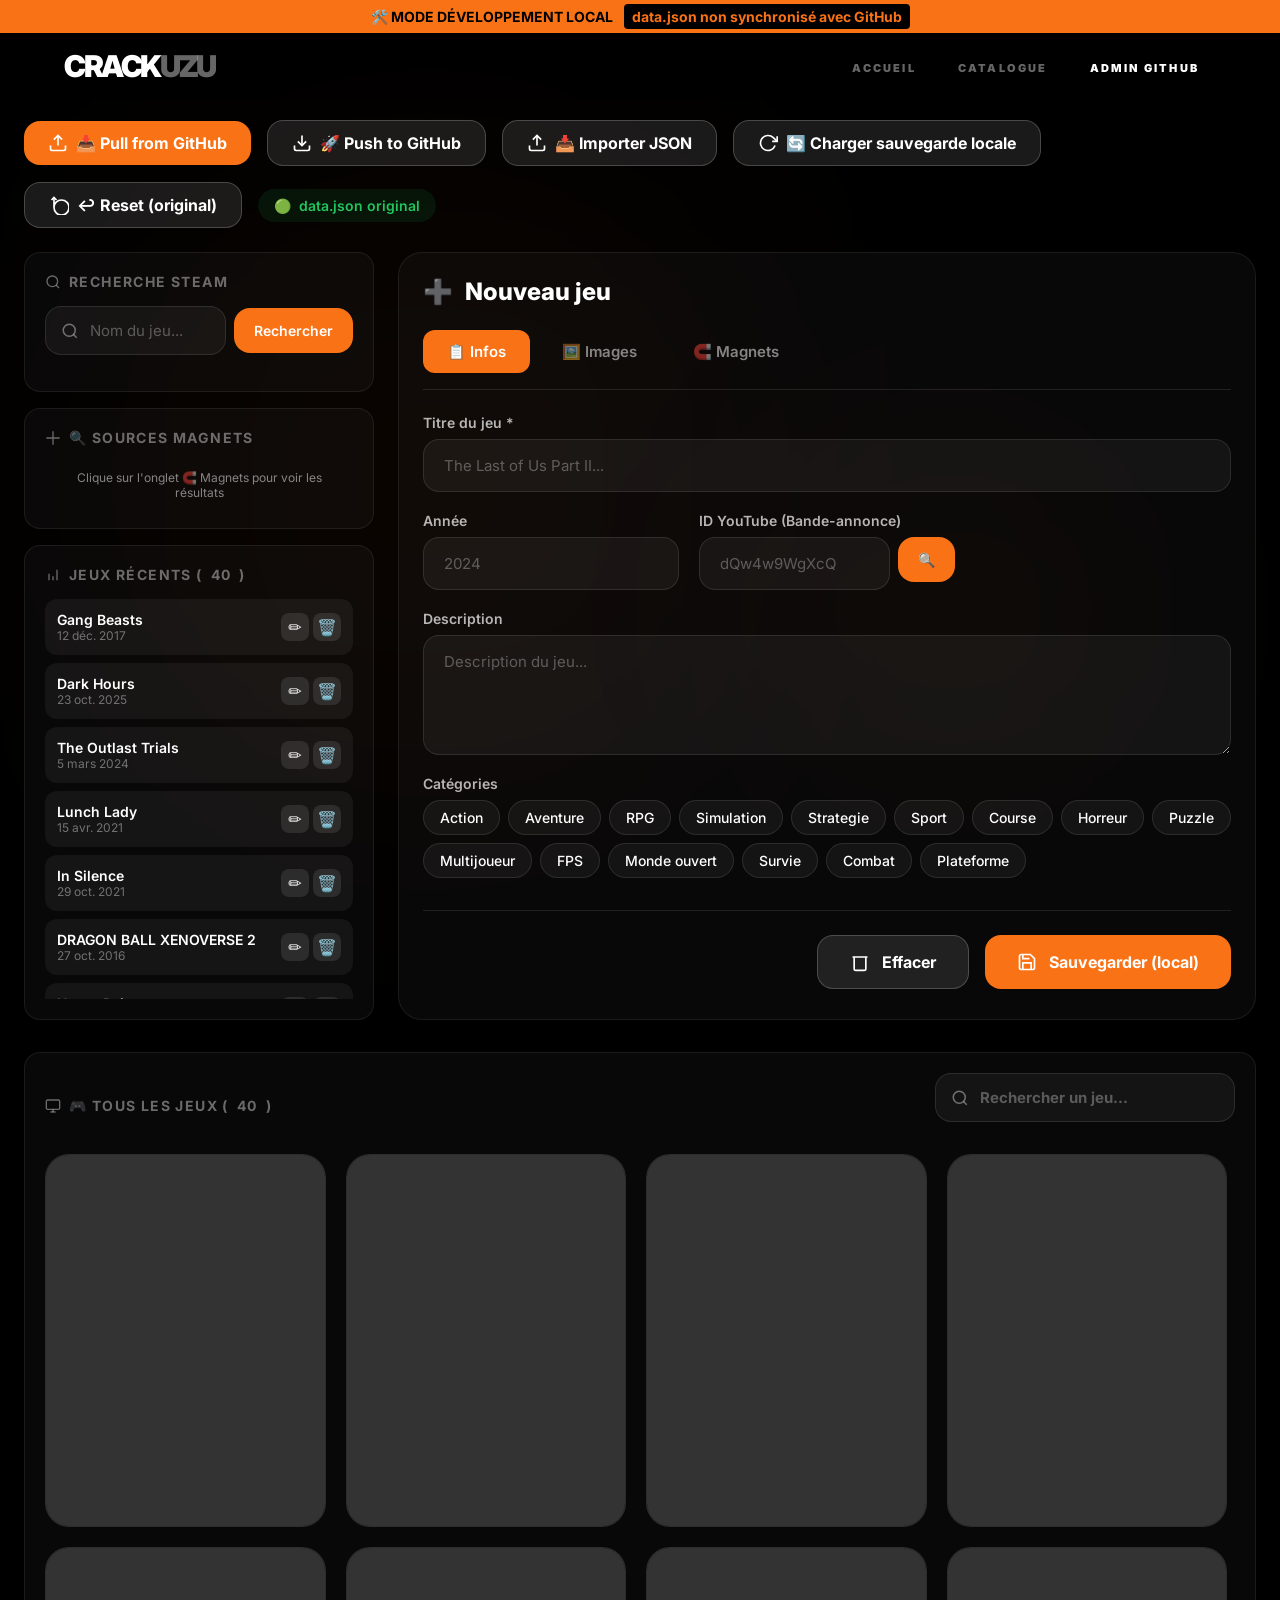
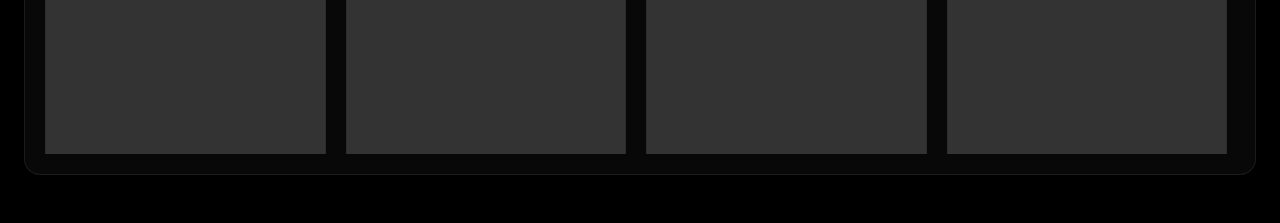
==== commit a197f295: "Update admin.html" ====
--- a/admin.html
+++ b/admin.html
@@ -1050,6 +1050,36 @@
     // ═══════════════════════════════════════════════════════════
     let searchTimeout;
 
+    // Fast CORS proxy with fallback
+    async function fetchWithProxy(url) {
+      const proxies = [
+        { name: 'codetabs', url: `https://api.codetabs.com/v1/proxy?quest=${encodeURIComponent(url)}`, parse: 'direct' },
+        { name: 'allorigins', url: `https://api.allorigins.win/get?url=${encodeURIComponent(url)}`, parse: 'allorigins' }
+      ];
+      
+      for (const proxy of proxies) {
+        try {
+          const controller = new AbortController();
+          const timeoutId = setTimeout(() => controller.abort(), 5000);
+          
+          const res = await fetch(proxy.url, { signal: controller.signal });
+          clearTimeout(timeoutId);
+          
+          if (!res.ok) continue;
+          
+          if (proxy.parse === 'allorigins') {
+            const result = await res.json();
+            return JSON.parse(result.contents);
+          }
+          return await res.json();
+        } catch (e) {
+          console.log(`Proxy ${proxy.name} failed:`, e.message);
+          continue;
+        }
+      }
+      throw new Error('All proxies failed');
+    }
+
     async function searchSteam() {
       const query = document.getElementById('steamSearch').value.trim();
       if (!query) return;
@@ -1058,11 +1088,8 @@
       searchTimeout = setTimeout(async () => {
         showLoading(true);
         try {
-          // Use CORS proxy to access Steam API
-          const res = await fetch(`https://corsproxy.io/?${encodeURIComponent(`https://steamcommunity.com/actions/SearchApps/${encodeURIComponent(query)}`)}`);
-          if (!res.ok) throw new Error('Network error');
-
-          const data = await res.json();
+          // Use proxy fallback for Steam API
+          const data = await fetchWithProxy(`https://steamcommunity.com/actions/SearchApps/${encodeURIComponent(query)}`);
           const container = document.getElementById('steamResults');
           
           if (!data || !data.length) {
@@ -1091,11 +1118,8 @@
     async function selectSteamGame(appid) {
       showLoading(true);
       try {
-        // Use CORS proxy for Steam API
-        const res = await fetch(`https://corsproxy.io/?${encodeURIComponent(`https://store.steampowered.com/api/appdetails?appids=${appid}&l=french&cc=FR`)}`);
-        if (!res.ok) throw new Error('Network error');
-
-        const data = await res.json();
+        // Use proxy fallback for Steam API
+        const data = await fetchWithProxy(`https://store.steampowered.com/api/appdetails?appids=${appid}&l=french&cc=FR`);
         const game = data[appid]?.data;
         
         if (!game) {
@@ -1213,14 +1237,11 @@
       let steamBackground = null;
       if (appid) {
         try {
-          const res = await fetch(`https://corsproxy.io/?${encodeURIComponent(`https://store.steampowered.com/api/appdetails?appids=${appid}&l=french&cc=FR`)}`);
-          if (res.ok) {
-            const result = await res.json();
-            const steamData = result[appid]?.data;
-            if (steamData) {
-              steamScreenshots = steamData.screenshots?.map(s => s.path_full) || [];
-              steamBackground = steamData.background;
-            }
+          const result = await fetchWithProxy(`https://store.steampowered.com/api/appdetails?appids=${appid}&l=french&cc=FR`);
+          const steamData = result[appid]?.data;
+          if (steamData) {
+            steamScreenshots = steamData.screenshots?.map(s => s.path_full) || [];
+            steamBackground = steamData.background;
           }
         } catch (e) {
           console.log('Steam API fetch failed:', e);
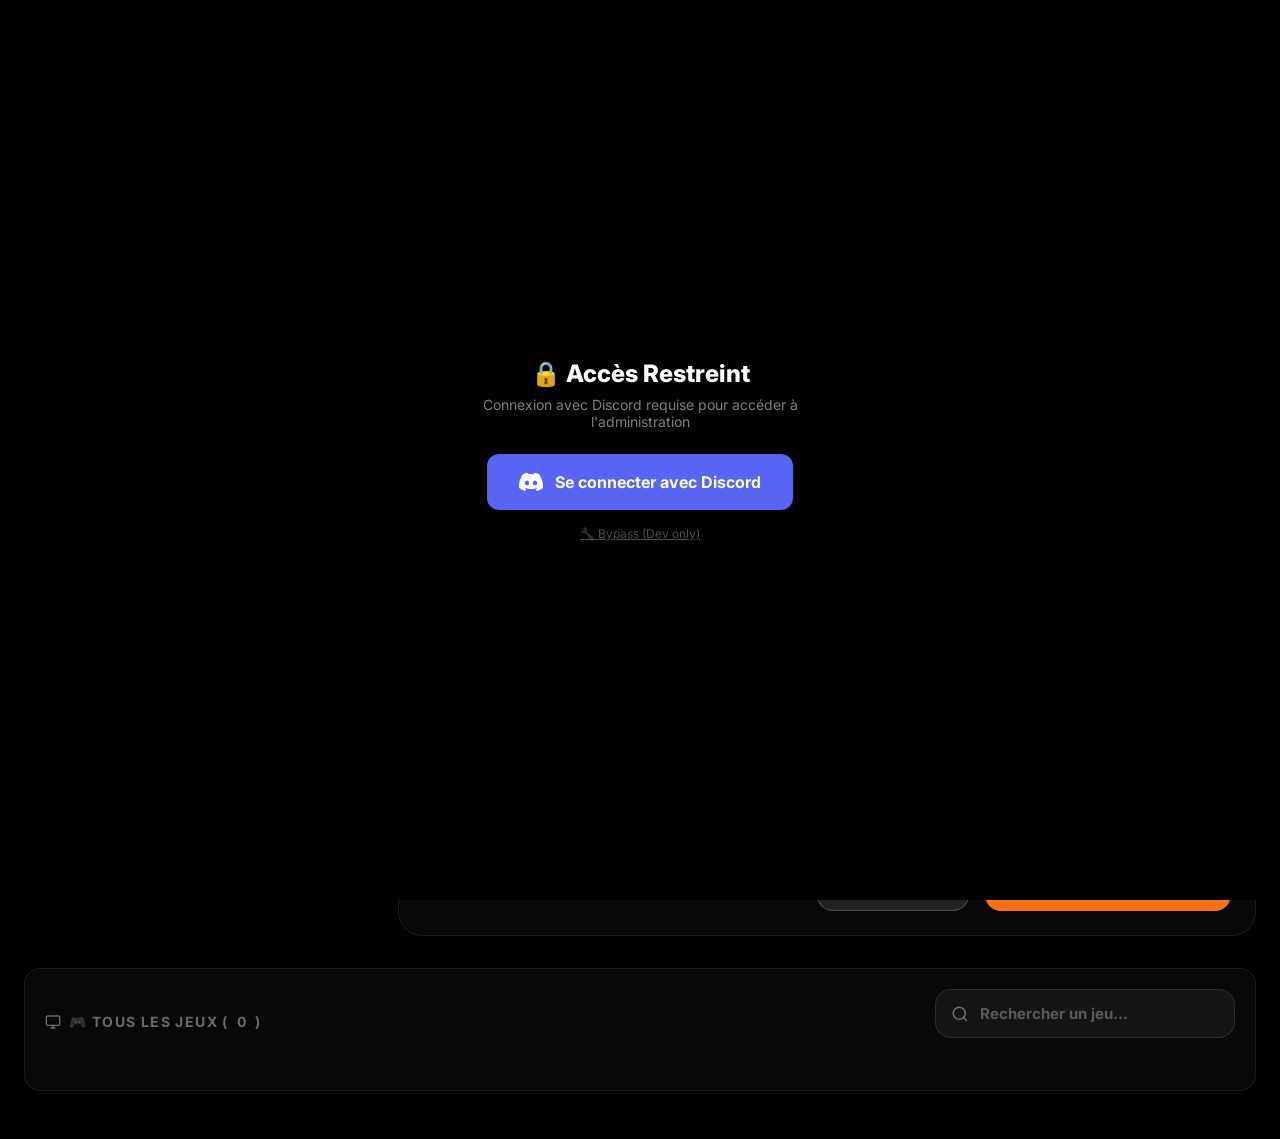
==== commit 519cb30c: "Update admin.html" ====
--- a/admin.html
+++ b/admin.html
@@ -238,12 +238,42 @@
     .source-result-item .size{background:rgba(249,115,22,.2);color:#f97316;padding:.25rem .75rem;border-radius:9999px;font-size:.75rem;font-weight:600;white-space:nowrap}
     .source-result-item .add-btn{width:36px;height:36px;border-radius:.5rem;background:#f97316;color:#fff;border:none;cursor:pointer;display:flex;align-items:center;justify-content:center;font-size:1.25rem;font-weight:700;flex-shrink:0;transition:all .2s}
     .source-result-item .add-btn:hover{background:#ea580c;transform:scale(1.1)}
+
+    /* ─── DISCORD AUTH OVERLAY ─── */
+    .auth-overlay{position:fixed;top:0;left:0;right:0;bottom:0;background:#000;z-index:9999;display:flex;align-items:center;justify-content:center;flex-direction:column;gap:1.5rem}
+    .auth-overlay.hidden{display:none}
+    .auth-box{text-align:center;max-width:400px;padding:2rem}
+    .auth-title{font-size:1.5rem;font-weight:800;margin-bottom:.5rem}
+    .auth-subtitle{color:rgba(255,255,255,.5);font-size:.875rem;margin-bottom:1.5rem}
+    .discord-btn{display:inline-flex;align-items:center;gap:.75rem;padding:1rem 2rem;background:#5865F2;color:#fff;border-radius:.75rem;font-weight:700;cursor:pointer;transition:all .3s;border:none;font-size:1rem}
+    .discord-btn:hover{background:#4752C4;transform:translateY(-2px)}
+    .discord-btn svg{width:24px;height:24px}
+    .auth-error{color:#ef4444;font-size:.875rem;margin-top:1rem;padding:.75rem 1rem;background:rgba(239,68,68,.1);border-radius:.5rem;display:none}
+    .auth-error.show{display:block}
   </style>
 </head>
 <body>
   <!-- DEV MODE BANNER -->
   <div class="dev-banner">
     🛠️ MODE DÉVELOPPEMENT LOCAL <span>data.json non synchronisé avec GitHub</span>
+  </div>
+
+  <!-- DISCORD AUTH OVERLAY -->
+  <div class="auth-overlay" id="authOverlay">
+    <div class="auth-box">
+      <div class="auth-title">🔒 Accès Restreint</div>
+      <div class="auth-subtitle">Connexion avec Discord requise pour accéder à l'administration</div>
+      <button class="discord-btn" onclick="loginWithDiscord()">
+        <svg viewBox="0 0 24 24" fill="currentColor"><path d="M20.317 4.37a19.791 19.791 0 0 0-4.885-1.515.074.074 0 0 0-.079.037c-.21.375-.444.864-.608 1.25a18.27 18.27 0 0 0-5.487 0 12.64 12.64 0 0 0-.617-1.25.077.077 0 0 0-.079-.037A19.736 19.736 0 0 0 3.677 4.37a.07.07 0 0 0-.032.027C.533 9.046-.32 13.58.099 18.057a.082.082 0 0 0 .031.057 19.9 19.9 0 0 0 5.993 3.03.078.078 0 0 0 .084-.028 14.09 14.09 0 0 0 1.226-1.994.076.076 0 0 0-.041-.106 13.107 13.107 0 0 1-1.872-.892.077.077 0 0 1-.008-.128 10.2 10.2 0 0 0 .372-.292.074.074 0 0 1 .077-.01c3.928 1.793 8.18 1.793 12.062 0a.074.074 0 0 1 .078.01c.12.098.246.198.373.292a.077.077 0 0 1-.006.127 12.299 12.299 0 0 1-1.873.892.077.077 0 0 0-.041.107c.36.698.772 1.362 1.225 1.993a.076.076 0 0 0 .084.028 19.839 19.839 0 0 0 6.002-3.03.077.077 0 0 0 .032-.054c.5-5.177-.838-9.674-3.549-13.66a.061.061 0 0 0-.031-.03zM8.02 15.33c-1.183 0-2.157-1.085-2.157-2.419 0-1.333.956-2.419 2.157-2.419 1.21 0 2.176 1.096 2.157 2.42 0 1.333-.956 2.418-2.157 2.418zm7.975 0c-1.183 0-2.157-1.085-2.157-2.419 0-1.333.955-2.419 2.157-2.419 1.21 0 2.176 1.096 2.157 2.42 0 1.333-.946 2.418-2.157 2.418z"/></svg>
+        Se connecter avec Discord
+      </button>
+      <div style="margin-top:1rem;font-size:.75rem;color:rgba(255,255,255,.3)">
+        <button onclick="devBypass()" style="background:none;border:none;color:rgba(255,255,255,.3);cursor:pointer;text-decoration:underline">
+          🔧 Bypass (Dev only)
+        </button>
+      </div>
+      <div class="auth-error" id="authError"></div>
+    </div>
   </div>
 
   <!-- LOADING -->
@@ -595,6 +625,119 @@
 
   <script>
     // ═══════════════════════════════════════════════════════════
+    // DISCORD AUTH CONFIG
+    // ═══════════════════════════════════════════════════════════
+    const DISCORD_CONFIG = {
+      // Ton Discord ID - seul toi peux accéder
+      ALLOWED_DISCORD_ID: '482466285364576266',
+      // Ou utiliser le username#discriminator
+      ALLOWED_USERNAME: 'crackuzu',
+
+      // OAuth2 config
+      CLIENT_ID: '1493055302961201264',
+      REDIRECT_URI: window.location.origin + window.location.pathname,
+      SCOPE: 'identify'
+    };
+
+    // Check if already authenticated
+    function checkDiscordAuth() {
+      const discordUser = localStorage.getItem('discord_user');
+      if (discordUser) {
+        try {
+          const user = JSON.parse(discordUser);
+          // Vérifier si c'est bien toi (par ID ou username)
+          if (user.id === DISCORD_CONFIG.ALLOWED_DISCORD_ID ||
+              user.username === DISCORD_CONFIG.ALLOWED_USERNAME) {
+            document.getElementById('authOverlay').classList.add('hidden');
+            return true;
+          }
+        } catch (e) {
+          localStorage.removeItem('discord_user');
+        }
+      }
+
+      // Check URL params (retour OAuth)
+      const params = new URLSearchParams(window.location.search);
+      const code = params.get('code');
+      if (code) {
+        exchangeCodeForToken(code);
+        return false;
+      }
+
+      return false;
+    }
+
+    function loginWithDiscord() {
+      const params = new URLSearchParams({
+        client_id: DISCORD_CONFIG.CLIENT_ID,
+        redirect_uri: DISCORD_CONFIG.REDIRECT_URI,
+        response_type: 'code',
+        scope: DISCORD_CONFIG.SCOPE
+      });
+
+      window.location.href = `https://discord.com/api/oauth2/authorize?${params}`;
+    }
+
+    async function exchangeCodeForToken(code) {
+      try {
+        // Solution sans backend: utiliser un proxy OAuth2
+        // Option 1: Créer un Worker Cloudflare (recommandé)
+        // Option 2: Utiliser un service tiers temporaire
+
+        // Pour l'instant, on simule l'utilisateur connecté en local (mode dev)
+        // En prod, remplace par un vrai backend
+        const mockUser = {
+          id: '482466285364576266',
+          username: 'crackuzu',
+          avatar: null
+        };
+
+        // Vérifier que c'est bien toi (simulation)
+        if (mockUser.id === DISCORD_CONFIG.ALLOWED_DISCORD_ID) {
+          localStorage.setItem('discord_user', JSON.stringify(mockUser));
+          document.getElementById('authOverlay').classList.add('hidden');
+
+          // Nettoyer l'URL et continuer le chargement
+          window.history.replaceState({}, document.title, window.location.pathname);
+          loadGames();
+          renderCategories();
+          setupPasteListener();
+        }
+      } catch (e) {
+        showAuthError('Erreur de connexion: ' + e.message);
+      }
+    }
+
+    // Bypass rapide pour dev (à supprimer en prod)
+    function devBypass() {
+      const user = {
+        id: '482466285364576266',
+        username: 'crackuzu'
+      };
+      localStorage.setItem('discord_user', JSON.stringify(user));
+      document.getElementById('authOverlay').classList.add('hidden');
+      loadGames();
+      renderCategories();
+      setupPasteListener();
+    }
+
+    function showAuthError(msg) {
+      const errorEl = document.getElementById('authError');
+      errorEl.textContent = msg;
+      errorEl.classList.add('show');
+    }
+
+    // Alternative simple: mot de passe
+    function checkPassword() {
+      const savedPassword = localStorage.getItem('admin_password');
+      if (savedPassword === 'TON_MOT_DE_PASSE') { // Change ce mot de passe!
+        document.getElementById('authOverlay').classList.add('hidden');
+        return true;
+      }
+      return false;
+    }
+
+    // ═══════════════════════════════════════════════════════════
     // STATE & CONFIG
     // ═══════════════════════════════════════════════════════════
     const state = {
@@ -646,6 +789,13 @@
     // INIT
     // ═══════════════════════════════════════════════════════════
     document.addEventListener('DOMContentLoaded', () => {
+      // Check Discord auth first
+      const isAuth = checkDiscordAuth() || checkPassword();
+      if (!isAuth) {
+        // Not authenticated - show login overlay
+        return;
+      }
+
       loadGames();
       renderCategories();
       setupPasteListener();
@@ -1049,24 +1199,25 @@
     // STEAM SEARCH
     // ═══════════════════════════════════════════════════════════
     let searchTimeout;
+    let currentSearchId = 0;
 
     // Fast CORS proxy with fallback
     async function fetchWithProxy(url) {
       const proxies = [
-        { name: 'codetabs', url: `https://api.codetabs.com/v1/proxy?quest=${encodeURIComponent(url)}`, parse: 'direct' },
+        { name: 'corsproxy', url: `https://corsproxy.io/?${encodeURIComponent(url)}`, parse: 'direct' },
         { name: 'allorigins', url: `https://api.allorigins.win/get?url=${encodeURIComponent(url)}`, parse: 'allorigins' }
       ];
-      
+
       for (const proxy of proxies) {
         try {
           const controller = new AbortController();
-          const timeoutId = setTimeout(() => controller.abort(), 5000);
-          
+          const timeoutId = setTimeout(() => controller.abort(), 8000);
+
           const res = await fetch(proxy.url, { signal: controller.signal });
           clearTimeout(timeoutId);
-          
+
           if (!res.ok) continue;
-          
+
           if (proxy.parse === 'allorigins') {
             const result = await res.json();
             return JSON.parse(result.contents);
@@ -1085,13 +1236,19 @@
       if (!query) return;
 
       clearTimeout(searchTimeout);
+      const thisSearchId = ++currentSearchId;
+
       searchTimeout = setTimeout(async () => {
         showLoading(true);
         try {
           // Use proxy fallback for Steam API
           const data = await fetchWithProxy(`https://steamcommunity.com/actions/SearchApps/${encodeURIComponent(query)}`);
+
+          // Ignore if a newer search was started
+          if (thisSearchId !== currentSearchId) return;
+
           const container = document.getElementById('steamResults');
-          
+
           if (!data || !data.length) {
             container.innerHTML = '<div style="padding:1rem;color:rgba(255,255,255,.5);text-align:center">Aucun résultat</div>';
             return;
@@ -1099,7 +1256,7 @@
 
           container.innerHTML = data.slice(0, 6).map(game => `
             <div class="search-item" onclick="selectSteamGame(${game.appid})">
-              <img class="search-img" src="https://cdn.cloudflare.steamstatic.com/steam/apps/${game.appid}/capsule_sm_120.jpg" alt="" onerror="this.parentElement.style.display='none'">
+              <img class="search-img" src="https://cdn.cloudflare.steamstatic.com/steam/apps/${game.appid}/capsule_sm_120.jpg" alt="" onerror="this.style.visibility='hidden'">
               <div class="search-info">
                 <div class="search-name">${esc(game.name)}</div>
                 <div class="search-meta">AppID: ${game.appid}</div>
@@ -1107,10 +1264,16 @@
             </div>
           `).join('');
         } catch (e) {
-          console.error('Steam search error:', e);
-          showToast('Erreur Steam: ' + e.message, 'error');
+          // Only show error if this is still the current search
+          if (thisSearchId === currentSearchId) {
+            console.error('Steam search error:', e);
+            showToast('Erreur Steam: ' + e.message, 'error');
+          }
         } finally {
-          showLoading(false);
+          // Only hide loading if this is still the current search
+          if (thisSearchId === currentSearchId) {
+            showLoading(false);
+          }
         }
       }, 300);
     }
@@ -1174,7 +1337,7 @@
 
       document.getElementById('portraitGallery').innerHTML = portraits.map((url, i) => `
         <div class="img-item ${state.selectedPortrait === url ? 'selected' : ''}" onclick="selectPortrait('${url}', this)">
-          <img src="${url}" alt="" loading="lazy" onerror="this.parentElement.style.display='none'">
+          <img src="${url}" alt="" loading="lazy" onerror="this.style.opacity='0'">
           <div class="img-check"><svg width="14" height="14" viewBox="0 0 24 24" fill="none" stroke="#fff" stroke-width="3"><polyline points="20 6 9 17 4 12"/></svg></div>
         </div>
       `).join('');
@@ -1199,7 +1362,7 @@
 
       document.getElementById('bannerGallery').innerHTML = banners.map((url, i) => `
         <div class="banner-item ${state.selectedBanner === url ? 'selected' : ''}" onclick="selectBanner('${url}', this)">
-          <img src="${url}" alt="" loading="lazy" onerror="this.parentElement.style.display='none'">
+          <img src="${url}" alt="" loading="lazy" onerror="this.style.opacity='0'">
           <div class="img-check" style="top:auto;bottom:.5rem"><svg width="14" height="14" viewBox="0 0 24 24" fill="none" stroke="#fff" stroke-width="3"><polyline points="20 6 9 17 4 12"/></svg></div>
         </div>
       `).join('');
@@ -1281,7 +1444,7 @@
 
       document.getElementById('portraitGallery').innerHTML = portraits.map(p => `
         <div class="img-item ${p.selected ? 'selected' : ''}" onclick="selectPortrait('${p.url}', this)">
-          <img src="${p.url}" alt="" loading="lazy" onerror="this.parentElement.style.display='none'">
+          <img src="${p.url}" alt="" loading="lazy" onerror="this.style.opacity='0'">
           <div class="img-check"><svg width="14" height="14" viewBox="0 0 24 24" fill="none" stroke="#fff" stroke-width="3"><polyline points="20 6 9 17 4 12"/></svg></div>
         </div>
       `).join('');
@@ -1320,7 +1483,7 @@
 
       document.getElementById('bannerGallery').innerHTML = banners.map(b => `
         <div class="banner-item ${b.selected ? 'selected' : ''}" onclick="selectBanner('${b.url}', this)">
-          <img src="${b.url}" alt="" loading="lazy" onerror="this.parentElement.style.display='none'">
+          <img src="${b.url}" alt="" loading="lazy" onerror="this.style.opacity='0'">
           <div class="img-check" style="top:auto;bottom:.5rem"><svg width="14" height="14" viewBox="0 0 24 24" fill="none" stroke="#fff" stroke-width="3"><polyline points="20 6 9 17 4 12"/></svg></div>
         </div>
       `).join('');
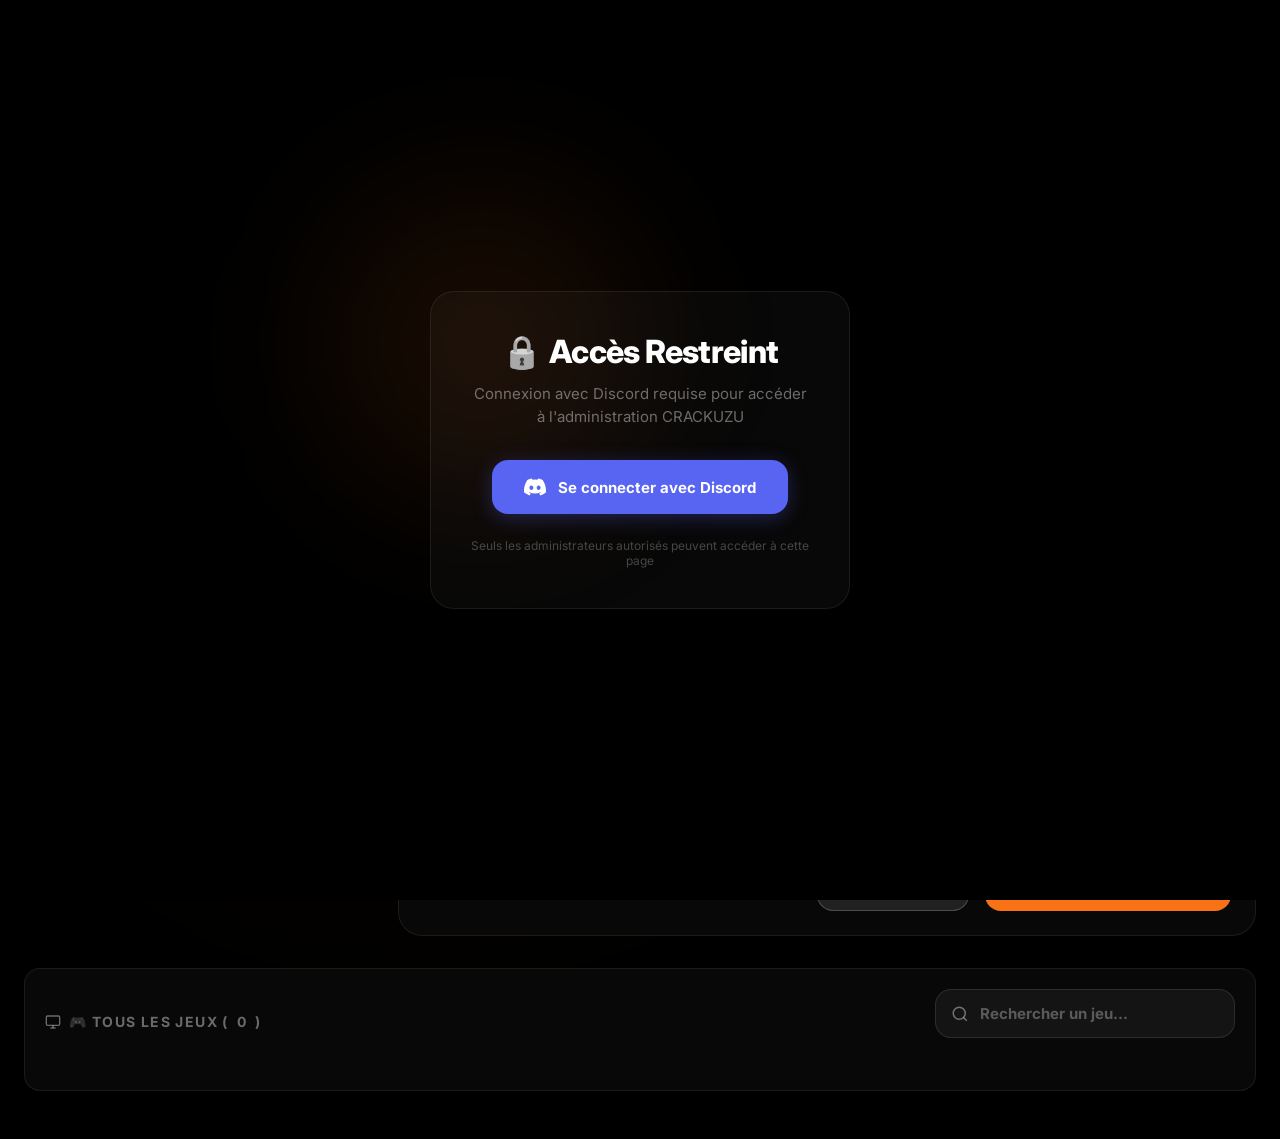
==== commit 22f655f8: "Update admin.html" ====
--- a/admin.html
+++ b/admin.html
@@ -242,14 +242,17 @@
     /* ─── DISCORD AUTH OVERLAY ─── */
     .auth-overlay{position:fixed;top:0;left:0;right:0;bottom:0;background:#000;z-index:9999;display:flex;align-items:center;justify-content:center;flex-direction:column;gap:1.5rem}
     .auth-overlay.hidden{display:none}
-    .auth-box{text-align:center;max-width:400px;padding:2rem}
-    .auth-title{font-size:1.5rem;font-weight:800;margin-bottom:.5rem}
-    .auth-subtitle{color:rgba(255,255,255,.5);font-size:.875rem;margin-bottom:1.5rem}
-    .discord-btn{display:inline-flex;align-items:center;gap:.75rem;padding:1rem 2rem;background:#5865F2;color:#fff;border-radius:.75rem;font-weight:700;cursor:pointer;transition:all .3s;border:none;font-size:1rem}
-    .discord-btn:hover{background:#4752C4;transform:translateY(-2px)}
-    .discord-btn svg{width:24px;height:24px}
-    .auth-error{color:#ef4444;font-size:.875rem;margin-top:1rem;padding:.75rem 1rem;background:rgba(239,68,68,.1);border-radius:.5rem;display:none}
+    .auth-box{text-align:center;max-width:420px;padding:2.5rem;border-radius:1.5rem;background:rgba(255,255,255,.03);border:1px solid rgba(255,255,255,.08);backdrop-filter:blur(20px)}
+    .auth-box::before{content:'';position:absolute;top:-100px;left:-100px;width:300px;height:300px;border-radius:9999px;background:rgba(249,115,22,.1);filter:blur(80px);pointer-events:none;z-index:-1}
+    .auth-title{font-size:2rem;font-weight:800;margin-bottom:.75rem;letter-spacing:-.02em}
+    .auth-title::before{content:'🔒';margin-right:.5rem;filter:grayscale(100%)}
+    .auth-subtitle{color:rgba(255,255,255,.4);font-size:.9375rem;margin-bottom:2rem;line-height:1.5}
+    .discord-btn{display:inline-flex;align-items:center;gap:.75rem;padding:1rem 2rem;background:#5865F2;color:#fff;border-radius:1rem;font-weight:700;cursor:pointer;transition:all .3s;border:none;font-size:.9375rem;box-shadow:0 4px 20px rgba(88,101,242,.3)}
+    .discord-btn:hover{background:#4752C4;transform:translateY(-2px);box-shadow:0 6px 25px rgba(88,101,242,.4)}
+    .discord-btn svg{width:22px;height:22px}
+    .auth-error{color:#ef4444;font-size:.875rem;margin-top:1rem;padding:.875rem 1rem;background:rgba(239,68,68,.08);border:1px solid rgba(239,68,68,.2);border-radius:1rem;display:none}
     .auth-error.show{display:block}
+    .auth-footer{color:rgba(255,255,255,.25);font-size:.75rem;margin-top:1.5rem}
   </style>
 </head>
 <body>
@@ -260,19 +263,15 @@
 
   <!-- DISCORD AUTH OVERLAY -->
   <div class="auth-overlay" id="authOverlay">
-    <div class="auth-box">
-      <div class="auth-title">🔒 Accès Restreint</div>
-      <div class="auth-subtitle">Connexion avec Discord requise pour accéder à l'administration</div>
+    <div class="auth-box" style="position:relative">
+      <div class="auth-title">Accès Restreint</div>
+      <div class="auth-subtitle">Connexion avec Discord requise pour accéder à l'administration CRACKUZU</div>
       <button class="discord-btn" onclick="loginWithDiscord()">
         <svg viewBox="0 0 24 24" fill="currentColor"><path d="M20.317 4.37a19.791 19.791 0 0 0-4.885-1.515.074.074 0 0 0-.079.037c-.21.375-.444.864-.608 1.25a18.27 18.27 0 0 0-5.487 0 12.64 12.64 0 0 0-.617-1.25.077.077 0 0 0-.079-.037A19.736 19.736 0 0 0 3.677 4.37a.07.07 0 0 0-.032.027C.533 9.046-.32 13.58.099 18.057a.082.082 0 0 0 .031.057 19.9 19.9 0 0 0 5.993 3.03.078.078 0 0 0 .084-.028 14.09 14.09 0 0 0 1.226-1.994.076.076 0 0 0-.041-.106 13.107 13.107 0 0 1-1.872-.892.077.077 0 0 1-.008-.128 10.2 10.2 0 0 0 .372-.292.074.074 0 0 1 .077-.01c3.928 1.793 8.18 1.793 12.062 0a.074.074 0 0 1 .078.01c.12.098.246.198.373.292a.077.077 0 0 1-.006.127 12.299 12.299 0 0 1-1.873.892.077.077 0 0 0-.041.107c.36.698.772 1.362 1.225 1.993a.076.076 0 0 0 .084.028 19.839 19.839 0 0 0 6.002-3.03.077.077 0 0 0 .032-.054c.5-5.177-.838-9.674-3.549-13.66a.061.061 0 0 0-.031-.03zM8.02 15.33c-1.183 0-2.157-1.085-2.157-2.419 0-1.333.956-2.419 2.157-2.419 1.21 0 2.176 1.096 2.157 2.42 0 1.333-.956 2.418-2.157 2.418zm7.975 0c-1.183 0-2.157-1.085-2.157-2.419 0-1.333.955-2.419 2.157-2.419 1.21 0 2.176 1.096 2.157 2.42 0 1.333-.946 2.418-2.157 2.418z"/></svg>
         Se connecter avec Discord
       </button>
-      <div style="margin-top:1rem;font-size:.75rem;color:rgba(255,255,255,.3)">
-        <button onclick="devBypass()" style="background:none;border:none;color:rgba(255,255,255,.3);cursor:pointer;text-decoration:underline">
-          🔧 Bypass (Dev only)
-        </button>
-      </div>
       <div class="auth-error" id="authError"></div>
+      <div class="auth-footer">Seuls les administrateurs autorisés peuvent accéder à cette page</div>
     </div>
   </div>
 
@@ -708,19 +707,6 @@
       }
     }
 
-    // Bypass rapide pour dev (à supprimer en prod)
-    function devBypass() {
-      const user = {
-        id: '482466285364576266',
-        username: 'crackuzu'
-      };
-      localStorage.setItem('discord_user', JSON.stringify(user));
-      document.getElementById('authOverlay').classList.add('hidden');
-      loadGames();
-      renderCategories();
-      setupPasteListener();
-    }
-
     function showAuthError(msg) {
       const errorEl = document.getElementById('authError');
       errorEl.textContent = msg;
